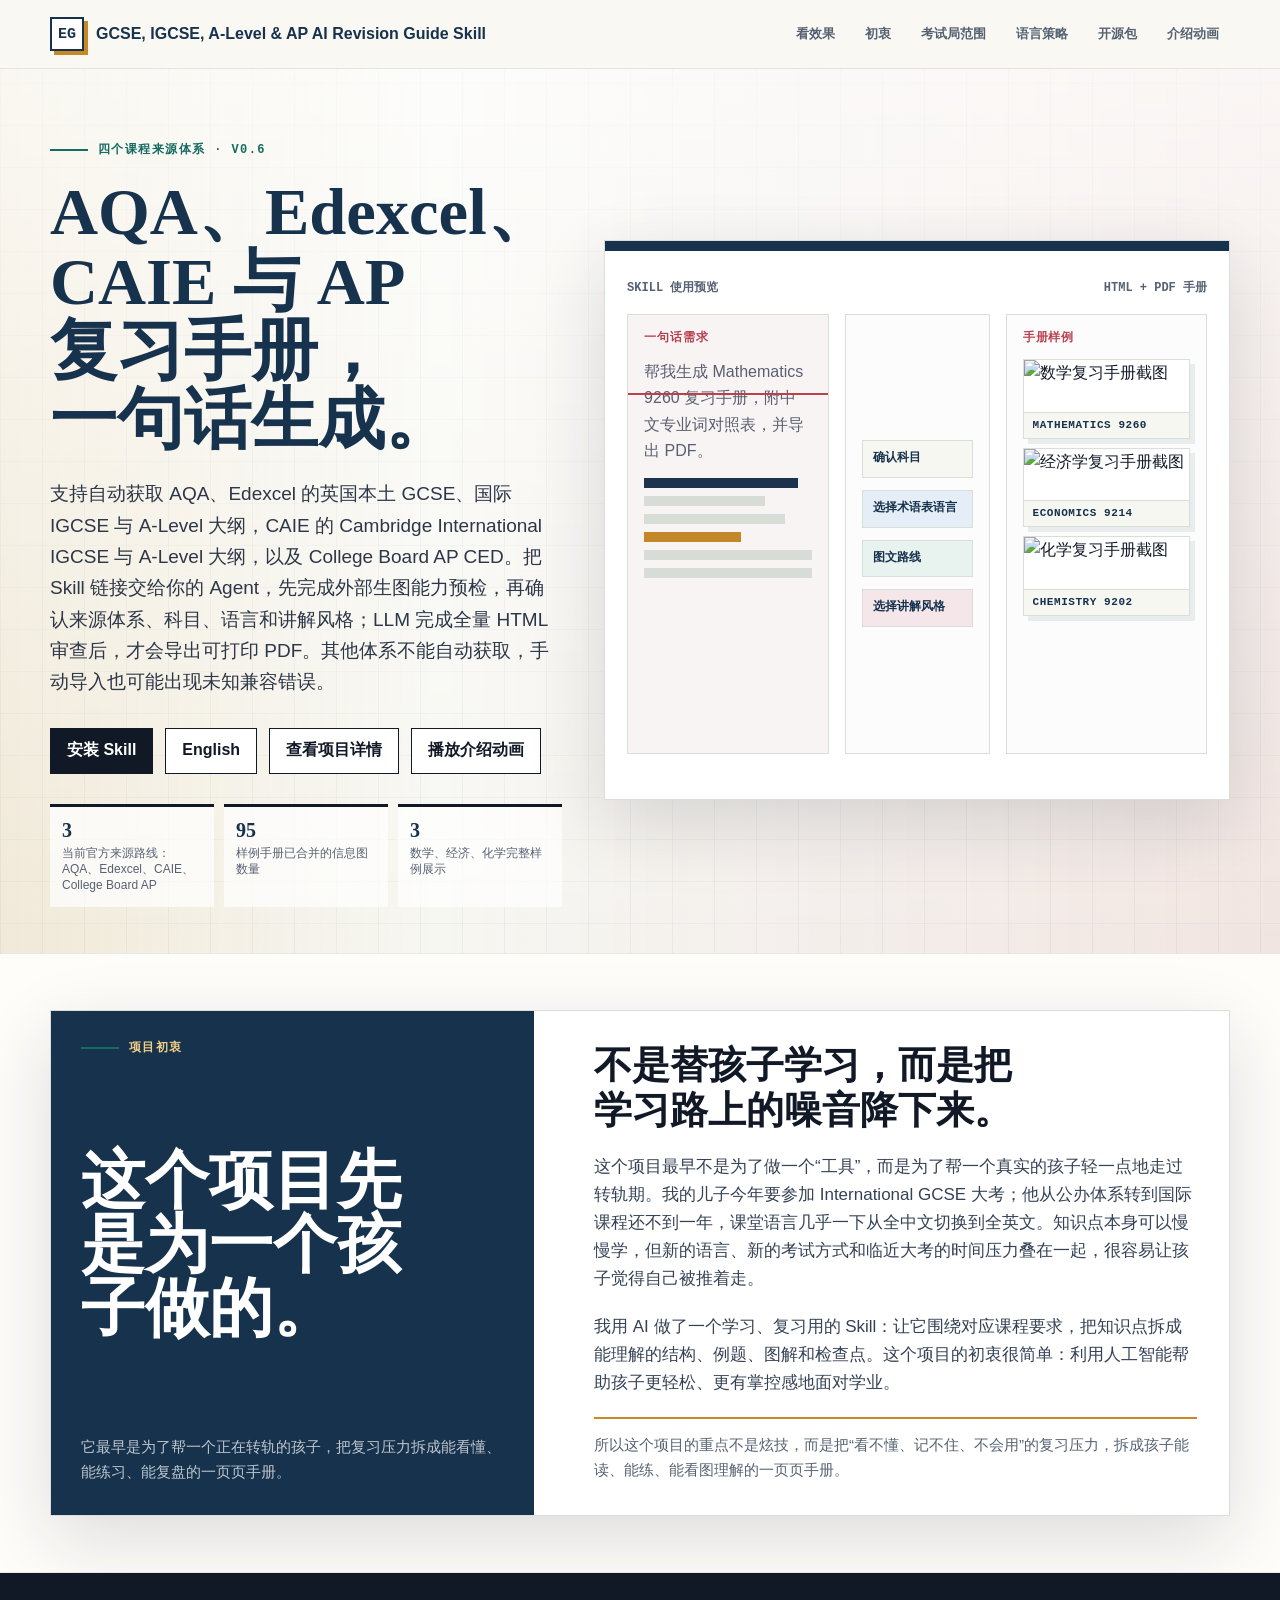
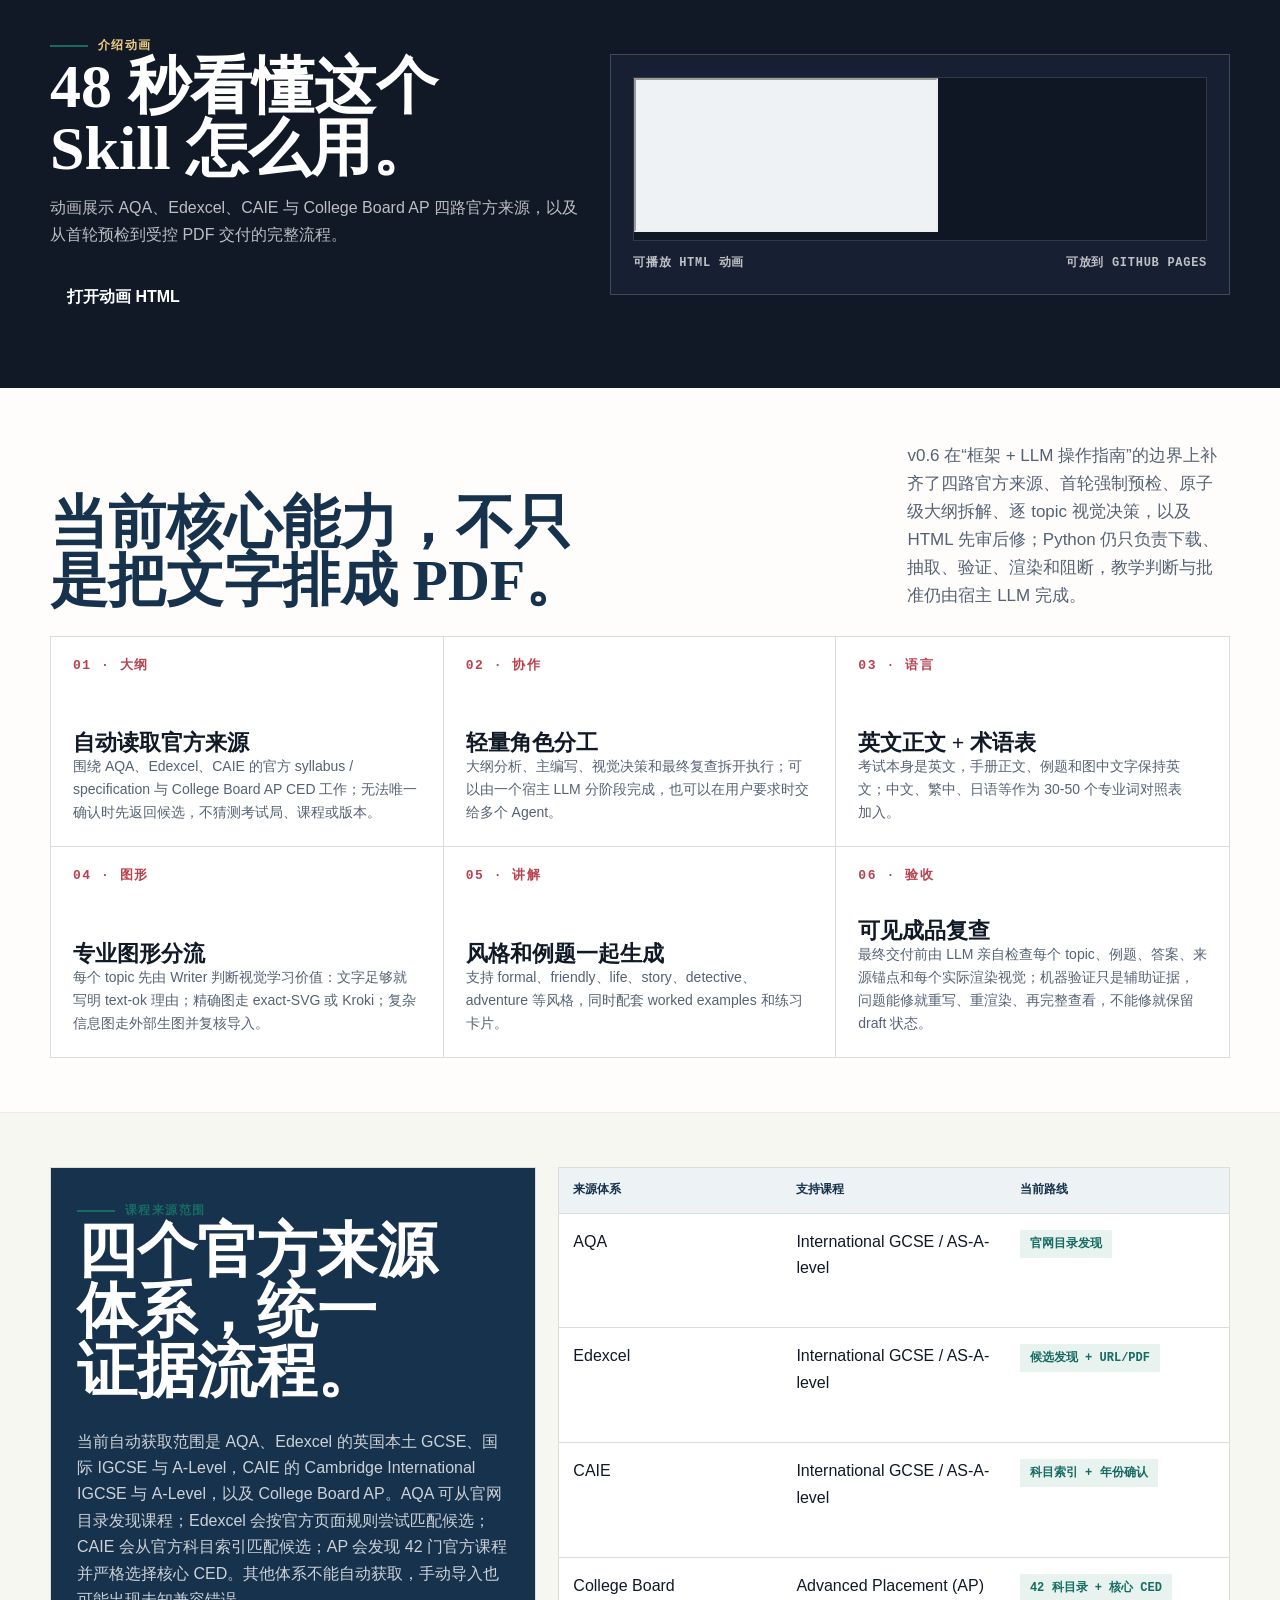
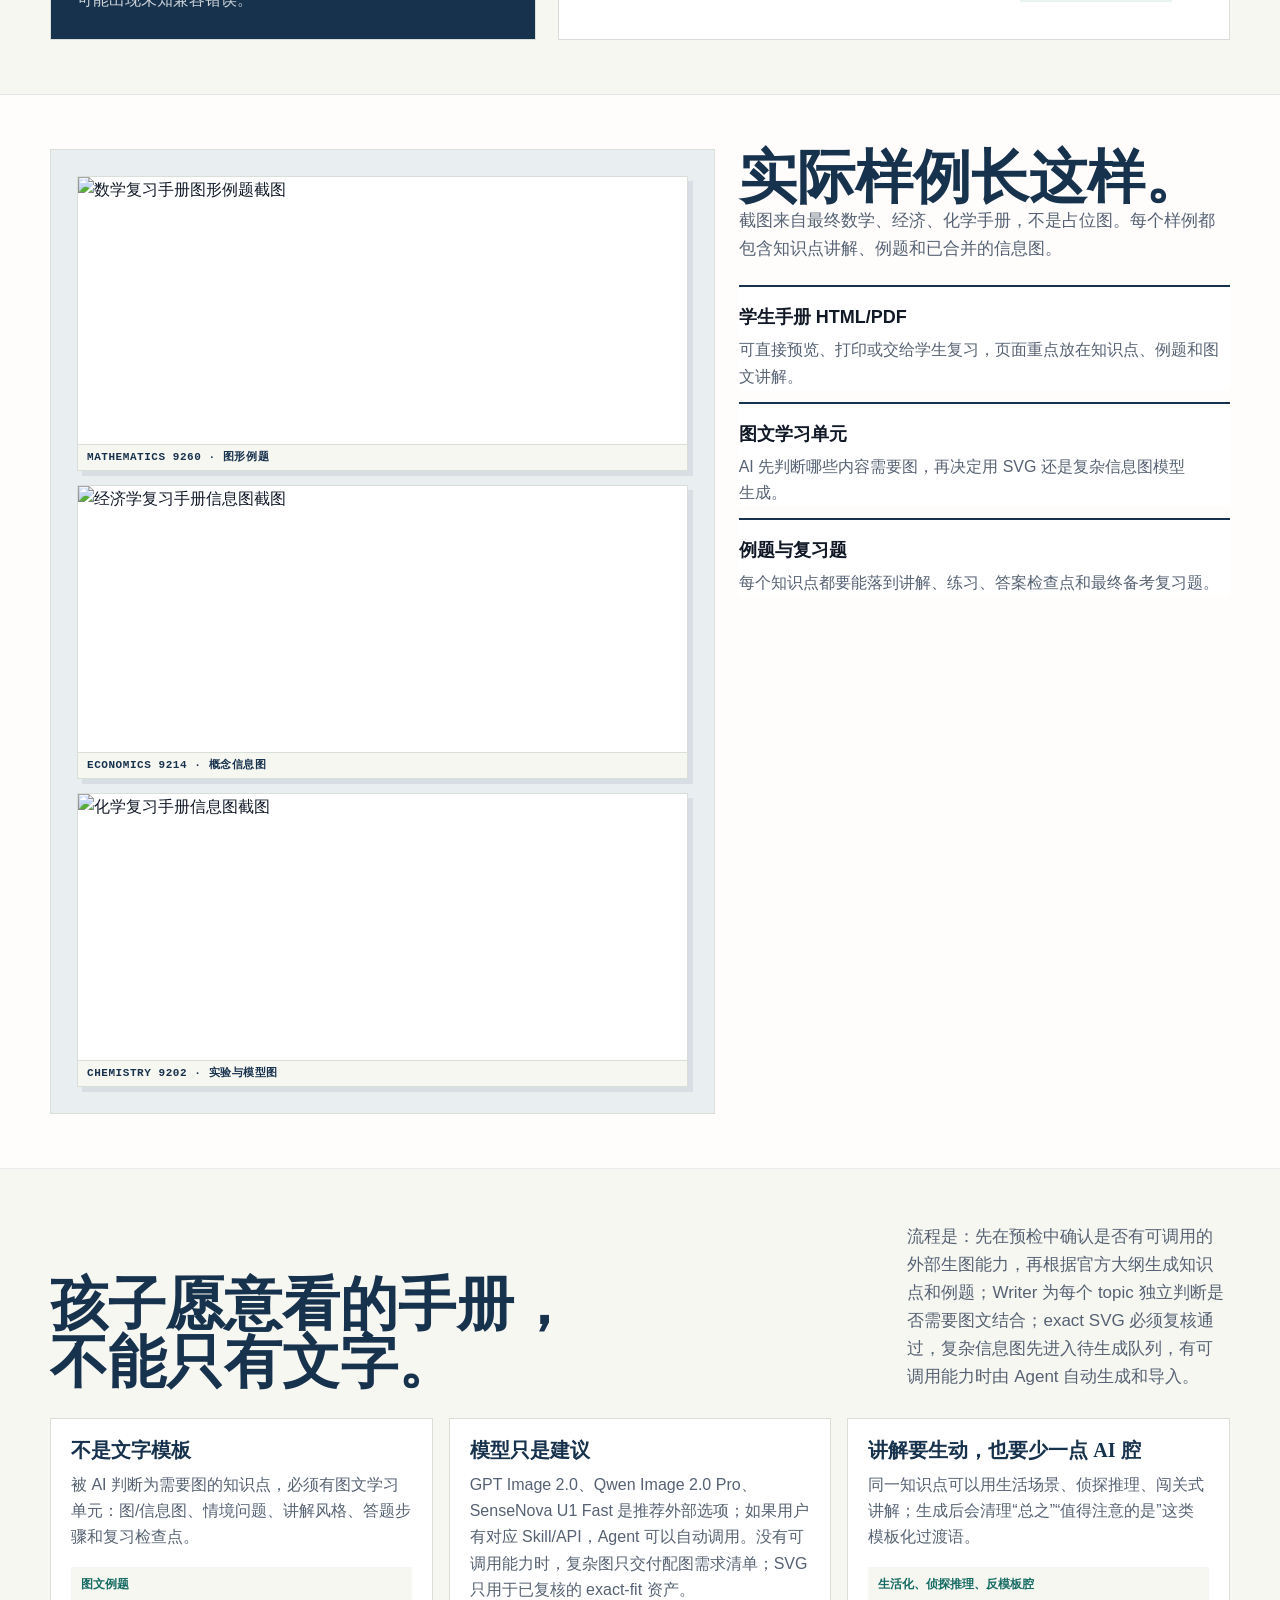
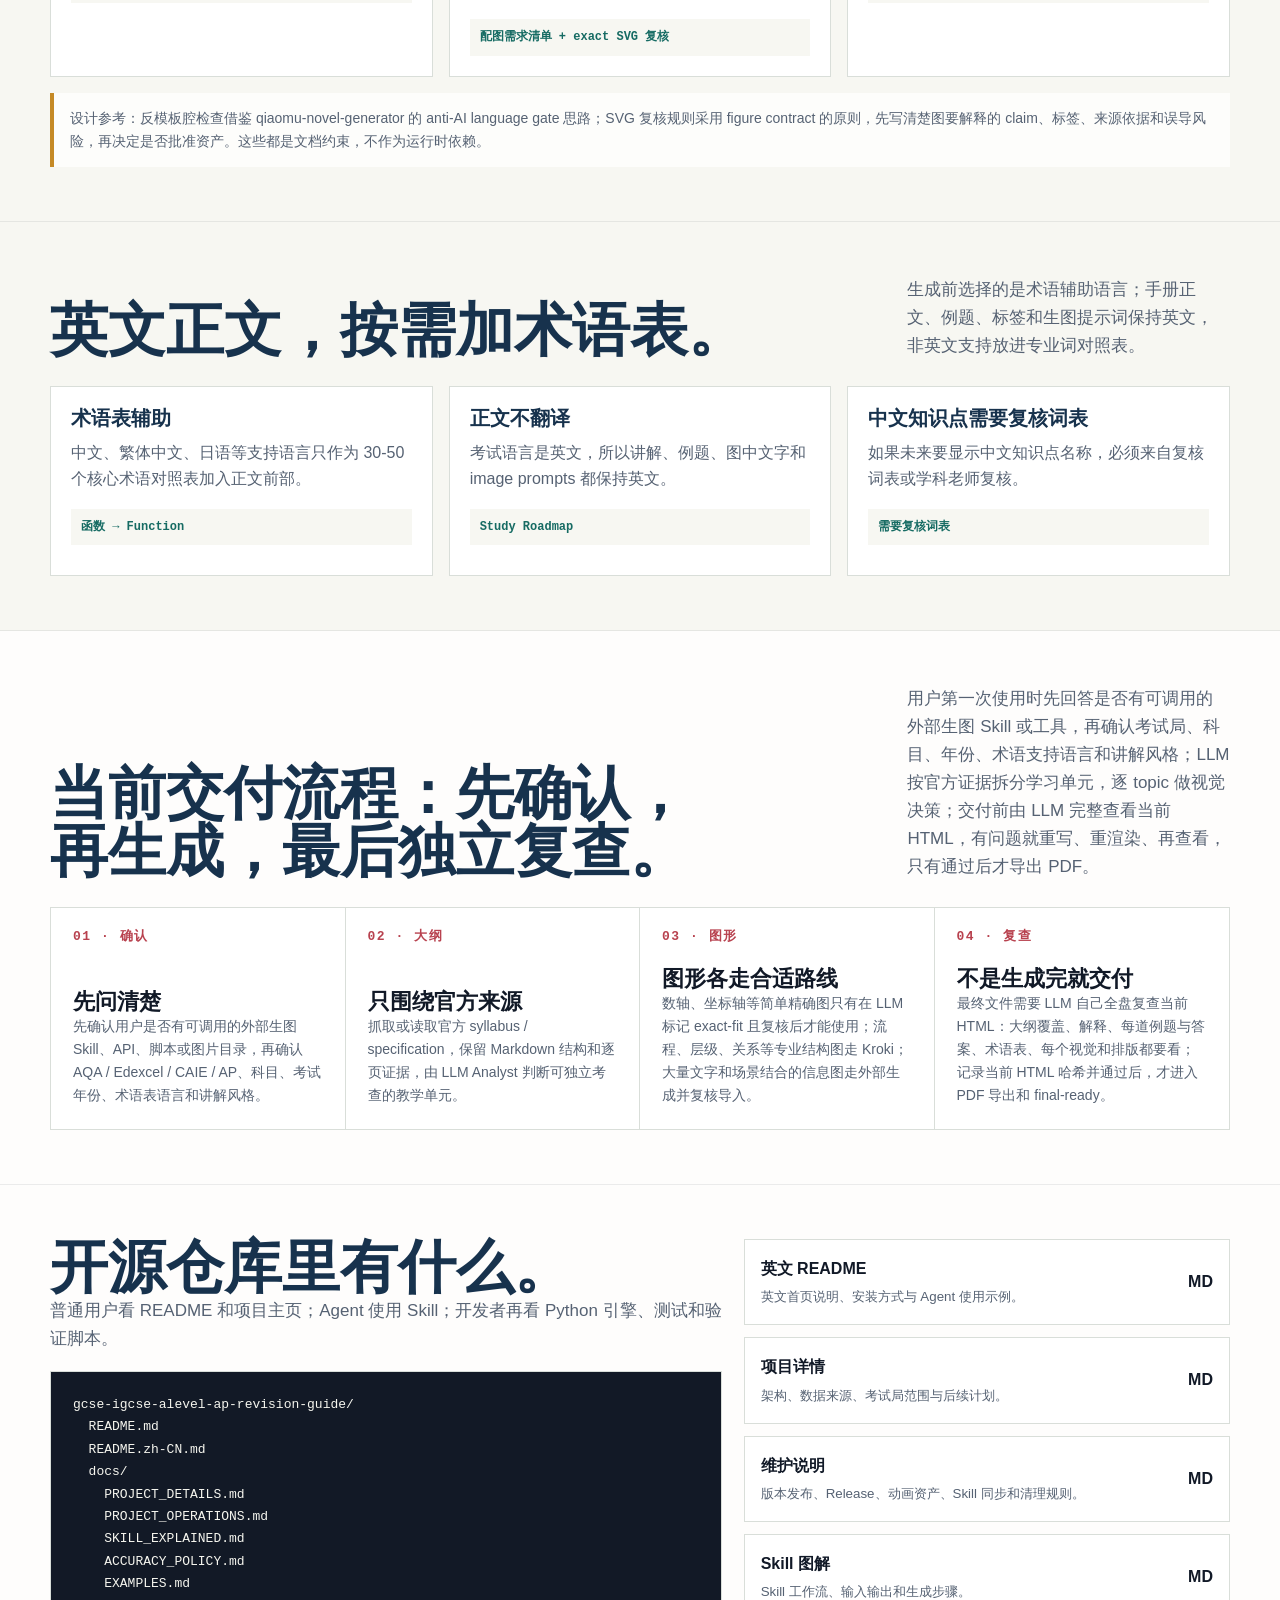
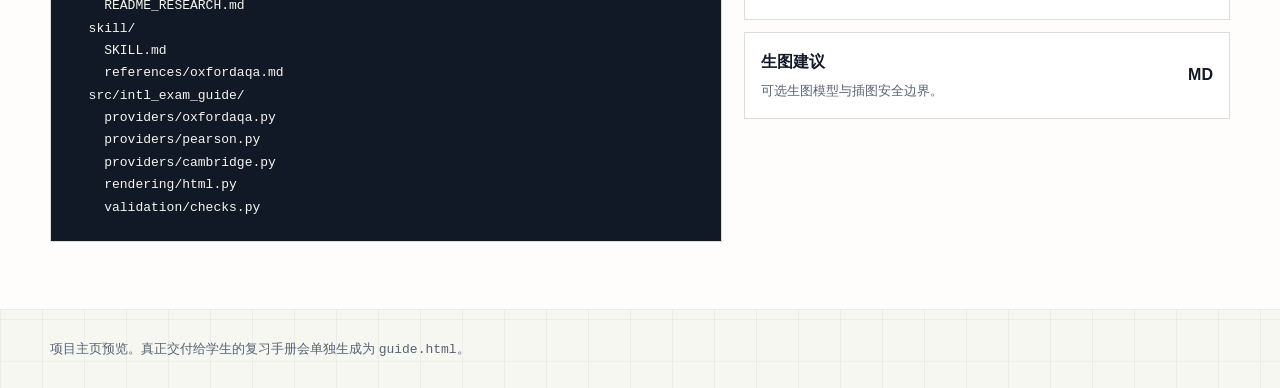
==== docs/index.html @ 170dd17d "release: publish v0.6.1 curriculum rename" ====
<!doctype html>
<html lang="zh-CN">
<head>
  <meta charset="utf-8">
  <meta name="viewport" content="width=device-width, initial-scale=1">
  <title>GCSE, IGCSE, A-Level & AP AI 复习手册 Skill</title>
  <meta name="description" content="Open-source AI Skill for source-backed GCSE, IGCSE, A-Level, and AP revision handbooks. Supports AQA, Edexcel, CAIE, and College Board.">
  <link rel="canonical" href="https://mianbaofang.github.io/gcse-igcse-alevel-ap-revision-guide/">
  <meta property="og:title" content="GCSE, IGCSE, A-Level & AP AI Revision Guide Skill">
  <meta property="og:description" content="Source-backed revision handbooks for GCSE, IGCSE, A-Level, and AP.">
  <style>
    /*
      Assumptions:
      - This is the GitHub repository home-page preview, not the student guide.
      - Audience: open-source maintainers, tutors, international-school families.
      - Tone: practical study-skill project, visual, warm, and clear.
      - Current source support: AQA, Edexcel, CAIE, and College Board AP.
    */
    :root {
      --ink: #111927;
      --muted: #566273;
      --paper: #f7f7f2;
      --white: #ffffff;
      --line: #d9ded9;
      --oxford: #17324d;
      --blue: #1e5d8f;
      --red: #b8424f;
      --teal: #166b63;
      --gold: #c58a26;
      --mint: #e8f2ee;
      --rose: #f5e7e9;
      --sky: #e5eef7;
      --shadow: 0 24px 70px rgba(20, 31, 45, 0.14);
      --mono: "Consolas", "SFMono-Regular", "Liberation Mono", monospace;
      --body: "Segoe UI", "Microsoft YaHei", "PingFang SC", sans-serif;
      --display: "Cambria", "Georgia", "Times New Roman", "SimSun", serif;
    }

    * { box-sizing: border-box; }
    html { scroll-behavior: smooth; }
    body {
      margin: 0;
      color: var(--ink);
      background:
        linear-gradient(90deg, rgba(23,50,77,.05) 1px, transparent 1px),
        linear-gradient(0deg, rgba(23,50,77,.04) 1px, transparent 1px),
        var(--paper);
      background-size: 42px 42px;
      font: 16px/1.65 var(--body);
    }
    a { color: inherit; text-decoration: none; }
    p { margin: 0; color: var(--muted); text-wrap: pretty; }
    h1, h2, h3 { margin: 0; text-wrap: balance; letter-spacing: 0; }
    code { font-family: var(--mono); }

    .shell {
      width: min(1180px, calc(100% - 36px));
      margin: 0 auto;
    }

    .topbar {
      position: sticky;
      top: 0;
      z-index: 20;
      border-bottom: 1px solid rgba(17,25,39,.09);
      background: color-mix(in oklch, var(--paper) 88%, white);
      backdrop-filter: blur(18px);
    }
    .topbar .shell {
      min-height: 68px;
      display: flex;
      align-items: center;
      justify-content: space-between;
      gap: 18px;
    }
    .brand {
      display: flex;
      align-items: center;
      gap: 12px;
      font-weight: 800;
      color: var(--oxford);
    }
    .mark {
      width: 34px;
      height: 34px;
      display: grid;
      place-items: center;
      border: 2px solid var(--oxford);
      background: var(--white);
      box-shadow: 4px 4px 0 var(--gold);
      font: 900 15px/1 var(--mono);
    }
    .nav {
      display: flex;
      flex-wrap: wrap;
      align-items: center;
      justify-content: flex-end;
      gap: 8px;
      font-size: 13px;
      font-weight: 750;
    }
    .nav a {
      min-height: 36px;
      display: inline-flex;
      align-items: center;
      padding: 0 10px;
      border: 1px solid transparent;
      color: var(--muted);
    }
    .nav a:hover {
      border-color: var(--line);
      background: var(--white);
      color: var(--ink);
    }

    .hero {
      padding: 64px 0 46px;
      background:
        linear-gradient(180deg, rgba(255,255,255,.66), rgba(255,255,255,0)),
        linear-gradient(90deg, rgba(197,138,38,.13), transparent 34%, rgba(184,66,79,.10));
      border-bottom: 1px solid rgba(17,25,39,.08);
    }
    .hero-grid {
      display: grid;
      grid-template-columns: minmax(0, 0.9fr) minmax(460px, 1.1fr);
      gap: 42px;
      align-items: center;
    }
    .kicker {
      display: inline-flex;
      align-items: center;
      gap: 10px;
      color: var(--teal);
      font: 800 12px/1.2 var(--mono);
      text-transform: uppercase;
      letter-spacing: .12em;
    }
    .kicker::before {
      content: "";
      width: 38px;
      height: 2px;
      background: var(--teal);
    }
    h1 {
      margin-top: 18px;
      max-width: 780px;
      font: 700 clamp(42px, 5.2vw, 72px)/1.04 var(--display);
      color: var(--oxford);
    }
    .hero .lead {
      margin-top: 24px;
      max-width: 690px;
      font-size: 19px;
      color: #2d3747;
    }
    .action-row {
      display: flex;
      flex-wrap: wrap;
      gap: 12px;
      margin-top: 30px;
    }
    .button {
      min-height: 46px;
      display: inline-flex;
      align-items: center;
      justify-content: center;
      gap: 10px;
      padding: 0 16px;
      border: 1px solid var(--ink);
      background: var(--ink);
      color: var(--white);
      font-weight: 800;
    }
    .button.secondary {
      background: var(--white);
      color: var(--ink);
    }
    .button:hover { transform: translateY(-1px); box-shadow: 4px 4px 0 var(--gold); }

    .proof-row {
      display: grid;
      grid-template-columns: repeat(3, minmax(0, 1fr));
      gap: 10px;
      margin-top: 30px;
      max-width: 680px;
    }
    .proof {
      border-top: 3px solid var(--ink);
      background: rgba(255,255,255,.72);
      padding: 12px 12px 14px;
    }
    .proof strong {
      display: block;
      color: var(--oxford);
      font: 900 20px/1.1 var(--display);
    }
    .proof span {
      display: block;
      margin-top: 4px;
      color: var(--muted);
      font-size: 12px;
      line-height: 1.35;
    }

    .lab {
      position: relative;
      min-height: 560px;
      padding: 22px;
      background: var(--white);
      border: 1px solid var(--line);
      box-shadow: var(--shadow);
      overflow: hidden;
    }
    .lab::before {
      content: "";
      position: absolute;
      inset: 0;
      border-top: 10px solid var(--oxford);
      pointer-events: none;
    }
    .lab-head {
      display: flex;
      justify-content: space-between;
      gap: 20px;
      margin: 18px 0 18px;
      font: 800 12px/1.2 var(--mono);
      text-transform: uppercase;
      color: var(--muted);
    }
    .lab-grid {
      display: grid;
      grid-template-columns: 1fr 0.72fr 1fr;
      gap: 16px;
      min-height: 440px;
      align-items: stretch;
    }
    .panel {
      position: relative;
      border: 1px solid var(--line);
      background: #fbfcfb;
      padding: 16px;
      overflow: hidden;
    }
    .panel h3 {
      font: 900 12px/1.2 var(--mono);
      color: var(--red);
      text-transform: uppercase;
      letter-spacing: .08em;
      margin-bottom: 14px;
    }
    .source-lines {
      display: grid;
      gap: 8px;
      margin-top: 14px;
    }
    .line {
      height: 10px;
      background: #d9e3dd;
    }
    .line:nth-child(1) { width: 92%; background: var(--oxford); }
    .line:nth-child(2) { width: 72%; }
    .line:nth-child(3) { width: 84%; }
    .line:nth-child(4) { width: 58%; background: var(--gold); }
    .scan {
      position: absolute;
      left: 0;
      right: 0;
      top: 78px;
      height: 2px;
      background: var(--red);
      box-shadow: 0 0 0 999px rgba(184,66,79,.04);
      animation: scan 4.6s cubic-bezier(.16,1,.3,1) infinite;
    }
    @keyframes scan {
      0%, 12% { transform: translateY(0); opacity: 0; }
      25% { opacity: 1; }
      72% { transform: translateY(240px); opacity: 1; }
      100% { transform: translateY(240px); opacity: 0; }
    }
    .engine {
      display: grid;
      align-content: center;
      gap: 12px;
    }
    .engine-step {
      border: 1px solid var(--line);
      background: var(--paper);
      padding: 10px;
      font: 800 12px/1.3 var(--mono);
      color: var(--oxford);
    }
    .engine-step:nth-child(2) { background: var(--sky); }
    .engine-step:nth-child(3) { background: var(--mint); }
    .engine-step:nth-child(4) { background: var(--rose); }
    .guide-card {
      display: grid;
      gap: 10px;
    }
    .sample-strip {
      display: grid;
      gap: 9px;
    }
    .sample-shot {
      margin: 0;
      border: 1px solid var(--line);
      background: var(--white);
      box-shadow: 5px 5px 0 rgba(23,50,77,.08);
      overflow: hidden;
    }
    .sample-shot img {
      display: block;
      width: 100%;
      aspect-ratio: 16 / 5;
      object-fit: cover;
      object-position: top left;
    }
    .sample-shot figcaption {
      padding: 7px 9px;
      color: var(--oxford);
      font: 900 11px/1 var(--mono);
      text-transform: uppercase;
      letter-spacing: .05em;
      background: var(--paper);
      border-top: 1px solid var(--line);
    }
    .guide-page {
      background: var(--white);
      border: 1px solid var(--line);
      padding: 12px;
      box-shadow: 5px 5px 0 rgba(23,50,77,.08);
    }
    .guide-page strong {
      display: block;
      color: var(--oxford);
      font-size: 13px;
      margin-bottom: 8px;
    }
    .tag-row { display: flex; gap: 6px; flex-wrap: wrap; }
    .tag {
      display: inline-flex;
      align-items: center;
      min-height: 25px;
      padding: 0 8px;
      background: var(--mint);
      color: var(--teal);
      font: 800 11px/1 var(--mono);
    }
    .tag.red { background: var(--rose); color: var(--red); }
    .tag.gold { background: #f7edd5; color: #815711; }

    section.band {
      padding: 54px 0;
      border-bottom: 1px solid rgba(17,25,39,.08);
      background: color-mix(in oklch, var(--white) 78%, var(--paper));
    }
    section.band.alt { background: var(--paper); }
    .section-head {
      display: grid;
      grid-template-columns: minmax(0, .72fr) minmax(280px, .28fr);
      gap: 28px;
      align-items: end;
      margin-bottom: 26px;
    }
    .section-head h2 {
      font: 700 clamp(32px, 5vw, 58px)/1 var(--display);
      color: var(--oxford);
    }
    .section-head p { font-size: 17px; }

    .origin {
      padding: 56px 0;
      background: #fffdfa;
      border-bottom: 1px solid rgba(17,25,39,.08);
    }
    .origin-card {
      display: grid;
      grid-template-columns: minmax(0, .42fr) minmax(0, .58fr);
      gap: 28px;
      align-items: stretch;
      border: 1px solid var(--line);
      background: var(--white);
      box-shadow: var(--shadow);
    }
    .origin-title {
      padding: 30px;
      background:
        linear-gradient(180deg, rgba(23,50,77,.94), rgba(23,50,77,.98)),
        var(--oxford);
      color: var(--white);
      display: grid;
      align-content: space-between;
      gap: 28px;
    }
    .origin-title h2 {
      color: var(--white);
      font: 700 clamp(34px, 5vw, 64px)/1 var(--display);
    }
    .origin-title p {
      color: rgba(255,255,255,.72);
      font-size: 15px;
    }
    .origin-copy {
      padding: 32px;
      display: grid;
      gap: 20px;
      align-content: center;
    }
    .origin-copy .quote {
      color: var(--ink);
      font: 700 clamp(24px, 3.2vw, 38px)/1.18 var(--display);
      text-wrap: balance;
    }
    .origin-copy p {
      font-size: 17px;
      color: #354255;
    }
    .origin-note {
      border-top: 2px solid var(--gold);
      padding-top: 14px;
      color: var(--muted) !important;
      font-size: 15px !important;
    }

    .flow {
      display: grid;
      grid-template-columns: repeat(4, minmax(0, 1fr));
      border: 1px solid var(--line);
      background: var(--white);
    }
    .flow-item {
      min-height: 210px;
      padding: 22px;
      border-right: 1px solid var(--line);
      display: grid;
      align-content: space-between;
      gap: 24px;
    }
    .flow-item:last-child { border-right: 0; }
    .num {
      font: 900 13px/1 var(--mono);
      color: var(--red);
      letter-spacing: .12em;
      text-transform: uppercase;
    }
    .flow-item h3 {
      font: 800 22px/1.1 var(--display);
      color: var(--ink);
    }
    .flow-item p { font-size: 14px; }
    .capability-flow {
      grid-template-columns: repeat(3, minmax(0, 1fr));
    }
    .capability-flow .flow-item {
      border-bottom: 1px solid var(--line);
    }
    .capability-flow .flow-item:nth-child(3n) {
      border-right: 0;
    }
    .capability-flow .flow-item:nth-last-child(-n + 3) {
      border-bottom: 0;
    }

    .scope-grid {
      display: grid;
      grid-template-columns: minmax(0, .42fr) minmax(0, .58fr);
      gap: 22px;
      align-items: stretch;
    }
    .scope-copy {
      border: 1px solid var(--line);
      background: var(--oxford);
      color: var(--white);
      padding: 26px;
      display: grid;
      align-content: space-between;
      gap: 28px;
      min-width: 0;
    }
    .scope-copy h2 {
      color: var(--white);
      font: 700 clamp(34px, 5vw, 60px)/1 var(--display);
    }
    .scope-copy p { color: rgba(255,255,255,.78); }
    .scope-table {
      width: 100%;
      min-width: 0;
      table-layout: fixed;
      border-collapse: collapse;
      background: var(--white);
      border: 1px solid var(--line);
    }
    .scope-table th,
    .scope-table td {
      padding: 15px 14px;
      border-bottom: 1px solid var(--line);
      text-align: left;
      vertical-align: top;
      overflow-wrap: anywhere;
    }
    .scope-table th {
      background: #edf2f4;
      color: var(--oxford);
      font: 900 12px/1.2 var(--mono);
      text-transform: uppercase;
    }
    .scope-table tr:last-child td { border-bottom: 0; }
    .status {
      display: inline-flex;
      min-height: 28px;
      align-items: center;
      padding: 0 10px;
      font: 900 12px/1 var(--mono);
      background: var(--mint);
      color: var(--teal);
    }
    .status.plan { background: #f7edd5; color: #7c560f; }
    .status.no { background: var(--rose); color: var(--red); }

    .anatomy {
      display: grid;
      grid-template-columns: minmax(0, 1.15fr) minmax(320px, .85fr);
      gap: 24px;
      align-items: start;
    }
    .spread {
      min-height: 510px;
      position: relative;
      border: 1px solid var(--line);
      background: #e9eef1;
      overflow: hidden;
      padding: 26px;
    }
    .real-samples {
      display: grid;
      grid-template-columns: 1fr;
      gap: 14px;
      min-height: auto;
    }
    .real-samples .sample-shot {
      min-height: 145px;
    }
    .real-samples .sample-shot img {
      aspect-ratio: 16 / 7;
      object-position: top left;
    }
    .sheet {
      position: absolute;
      width: 42%;
      min-height: 385px;
      top: 54px;
      background: var(--white);
      border: 1px solid var(--line);
      box-shadow: 14px 20px 0 rgba(17,25,39,.08);
      padding: 22px;
    }
    .sheet.one { left: 58px; transform: rotate(-2.5deg); }
    .sheet.two { right: 58px; transform: rotate(2deg); }
    .sheet-title {
      font: 900 20px/1.1 var(--display);
      color: var(--oxford);
      margin-bottom: 18px;
    }
    .mini-lines { display: grid; gap: 8px; margin-bottom: 16px; }
    .mini-lines span {
      display: block;
      height: 8px;
      background: #d8e2dc;
    }
    .mini-lines span:nth-child(1) { width: 92%; background: var(--red); }
    .mini-lines span:nth-child(2) { width: 70%; }
    .mini-lines span:nth-child(3) { width: 84%; }
    .diagram {
      height: 126px;
      border: 1px solid var(--line);
      background:
        linear-gradient(90deg, transparent 49%, rgba(17,25,39,.12) 50%, transparent 51%),
        linear-gradient(0deg, transparent 49%, rgba(17,25,39,.12) 50%, transparent 51%),
        var(--paper);
      position: relative;
    }
    .dot {
      position: absolute;
      width: 28px;
      height: 28px;
      border: 2px solid var(--oxford);
      background: var(--white);
    }
    .dot.a { left: 18%; top: 18%; }
    .dot.b { left: 57%; top: 38%; background: var(--gold); }
    .dot.c { left: 34%; top: 66%; background: var(--mint); }
    .checklist {
      display: grid;
      gap: 12px;
    }
    .check {
      border-top: 2px solid var(--oxford);
      background: var(--white);
      padding: 16px 0 0;
    }
    .check h3 {
      color: var(--ink);
      font-size: 18px;
      margin-bottom: 4px;
    }

    .language {
      display: grid;
      grid-template-columns: repeat(3, minmax(0, 1fr));
      gap: 16px;
    }
    .language article {
      border: 1px solid var(--line);
      background: var(--white);
      padding: 20px;
      min-height: 190px;
    }
    .language h3 {
      font: 800 20px/1.15 var(--display);
      color: var(--oxford);
      margin-bottom: 10px;
    }
    .language .sample {
      margin-top: 16px;
      padding: 10px;
      background: var(--paper);
      font: 800 12px/1.35 var(--mono);
      color: var(--teal);
    }
    .reference-note {
      margin-top: 16px;
      border-left: 4px solid var(--gold);
      background: rgba(255,255,255,.72);
      padding: 14px 16px;
      color: var(--muted);
      font-size: 14px;
    }

    .package {
      display: grid;
      grid-template-columns: minmax(0, .58fr) minmax(0, .42fr);
      gap: 22px;
      align-items: start;
    }
    .file-list {
      border: 1px solid var(--line);
      background: #121926;
      color: #f6f6ef;
      padding: 22px;
      font: 13px/1.72 var(--mono);
      overflow-x: auto;
    }
    .file-list span { color: #c7d4dd; }
    .doc-links {
      display: grid;
      gap: 12px;
    }
    .doc-link {
      display: grid;
      grid-template-columns: 1fr auto;
      gap: 16px;
      align-items: center;
      border: 1px solid var(--line);
      background: var(--white);
      padding: 16px;
      font-weight: 800;
    }
    .doc-link small {
      display: block;
      margin-top: 4px;
      color: var(--muted);
      font-weight: 500;
    }

    .motion-band {
      padding: 56px 0 68px;
      background: #111927;
      color: var(--white);
    }
    .motion-grid {
      display: grid;
      grid-template-columns: minmax(0, .46fr) minmax(0, .54fr);
      gap: 32px;
      align-items: center;
    }
    .motion-band h2 {
      font: 700 clamp(34px, 5vw, 62px)/1 var(--display);
      color: var(--white);
    }
    .motion-band p { color: rgba(255,255,255,.72); margin-top: 16px; }
    .motion-actions { margin-top: 26px; display: flex; gap: 12px; flex-wrap: wrap; }
    .motion-stage {
      position: relative;
      border: 1px solid rgba(255,255,255,.18);
      background: #172033;
      overflow: hidden;
      padding: 22px;
    }
    .motion-preview {
      display: block;
      background: #0f1724;
      border: 1px solid rgba(255,255,255,.14);
    }
    .motion-preview img,
    .motion-preview video {
      display: block;
      width: 100%;
      aspect-ratio: 144 / 100;
      object-fit: contain;
      background: #111927;
    }
    .motion-caption {
      display: flex;
      justify-content: space-between;
      gap: 16px;
      margin-top: 14px;
      color: rgba(255,255,255,.72);
      font: 800 12px/1.4 var(--mono);
      text-transform: uppercase;
      letter-spacing: .06em;
    }

    footer {
      padding: 28px 0;
      color: var(--muted);
      font-size: 13px;
    }

    @media (max-width: 980px) {
      .hero-grid,
      .section-head,
      .origin-card,
      .scope-grid,
      .anatomy,
      .package,
      .motion-grid {
        grid-template-columns: 1fr;
      }
      .lab { min-height: auto; }
      .lab-grid,
      .flow,
      .language,
      .proof-row {
        grid-template-columns: 1fr;
      }
      .flow-item { border-right: 0; border-bottom: 1px solid var(--line); }
      .capability-flow .flow-item:nth-last-child(-n + 3) { border-bottom: 1px solid var(--line); }
      .flow-item:last-child { border-bottom: 0; }
      .spread { min-height: 680px; }
      .real-samples { min-height: auto; }
      .sheet { width: calc(100% - 52px); left: 26px !important; right: auto; min-height: 280px; }
      .sheet.one { top: 36px; }
      .sheet.two { top: 340px; }
    }
    @media (max-width: 640px) {
      body { background-size: 28px 28px; }
      .shell { width: min(100% - 24px, 1180px); }
      .topbar .shell { align-items: flex-start; padding: 14px 0; }
      .nav { justify-content: flex-start; }
      .hero { padding-top: 40px; }
      .lab-grid { display: block; }
      .panel { margin-bottom: 12px; }
      .button { width: 100%; }
      .scope-table { font-size: 13px; }
      .scope-table th, .scope-table td { padding: 10px 8px; }
      .motion-stage { min-height: 420px; }
    }
  </style>
</head>
<body>
  <header class="topbar">
    <div class="shell">
      <a class="brand" href="#top" aria-label="GCSE, IGCSE, A-Level & AP AI Revision Guide Skill">
        <span class="mark">EG</span>
        <span>GCSE, IGCSE, A-Level & AP AI Revision Guide Skill</span>
      </a>
      <nav class="nav" aria-label="Repository navigation">
        <a href="#effect">看效果</a>
        <a href="#origin">初衷</a>
        <a href="#scope">考试局范围</a>
        <a href="#language">语言策略</a>
        <a href="#package">开源包</a>
        <a href="project-intro-animation.html">介绍动画</a>
      </nav>
    </div>
  </header>

  <main id="top">
    <section class="hero">
      <div class="shell hero-grid">
        <div>
          <div class="kicker">四个课程来源体系 · v0.6</div>
          <h1>AQA、Edexcel、CAIE 与 AP 复习手册，一句话生成。</h1>
          <p class="lead">支持自动获取 AQA、Edexcel 的英国本土 GCSE、国际 IGCSE 与 A-Level 大纲，CAIE 的 Cambridge International IGCSE 与 A-Level 大纲，以及 College Board AP CED。把 Skill 链接交给你的 Agent，先完成外部生图能力预检，再确认来源体系、科目、语言和讲解风格；LLM 完成全量 HTML 审查后，才会导出可打印 PDF。其他体系不能自动获取，手动导入也可能出现未知兼容错误。</p>
          <div class="action-row">
            <a class="button" href="https://github.com/mianbaofang/gcse-igcse-alevel-ap-revision-guide/tree/main/skill">安装 Skill</a>
            <a class="button secondary" href="../README.md">English</a>
            <a class="button secondary" href="PROJECT_DETAILS.md">查看项目详情</a>
            <a class="button secondary" href="project-intro-animation.html">播放介绍动画</a>
          </div>
          <div class="proof-row" aria-label="Verified progress">
            <div class="proof">
              <strong>3</strong>
              <span>当前官方来源路线：AQA、Edexcel、CAIE、College Board AP</span>
            </div>
            <div class="proof">
              <strong>95</strong>
              <span>样例手册已合并的信息图数量</span>
            </div>
            <div class="proof">
              <strong>3</strong>
              <span>数学、经济、化学完整样例展示</span>
            </div>
          </div>
        </div>

        <div class="lab" id="effect" aria-label="Skill 使用效果预览">
          <div class="lab-head">
            <span>Skill 使用预览</span>
            <span>HTML + PDF 手册</span>
          </div>
          <div class="lab-grid">
            <div class="panel">
              <h3>一句话需求</h3>
              <p>帮我生成 Mathematics 9260 复习手册，附中文专业词对照表，并导出 PDF。</p>
              <div class="source-lines" aria-hidden="true">
                <span class="line"></span>
                <span class="line"></span>
                <span class="line"></span>
                <span class="line"></span>
                <span class="line"></span>
                <span class="line"></span>
              </div>
              <div class="scan" aria-hidden="true"></div>
            </div>
            <div class="panel engine">
              <div class="engine-step">确认科目</div>
              <div class="engine-step">选择术语表语言</div>
              <div class="engine-step">图文路线</div>
              <div class="engine-step">选择讲解风格</div>
            </div>
            <div class="panel">
              <h3>手册样例</h3>
              <div class="sample-strip" aria-label="复习手册样例截图">
                <figure class="sample-shot">
                  <img src="assets/sample-math-guide.png?v=2" alt="数学复习手册截图">
                  <figcaption>Mathematics 9260</figcaption>
                </figure>
                <figure class="sample-shot">
                  <img src="assets/sample-economics-guide.png?v=2" alt="经济学复习手册截图">
                  <figcaption>Economics 9214</figcaption>
                </figure>
                <figure class="sample-shot">
                  <img src="assets/sample-chemistry-guide.png?v=2" alt="化学复习手册截图">
                  <figcaption>Chemistry 9202</figcaption>
                </figure>
              </div>
            </div>
          </div>
        </div>
      </div>
    </section>

    <section class="origin" id="origin">
      <div class="shell origin-card">
        <div class="origin-title">
          <div class="kicker" style="color:#f0cf84;">项目初衷</div>
          <h2>这个项目先是为一个孩子做的。</h2>
          <p>它最早是为了帮一个正在转轨的孩子，把复习压力拆成能看懂、能练习、能复盘的一页页手册。</p>
        </div>
        <div class="origin-copy">
          <div class="quote">不是替孩子学习，而是把学习路上的噪音降下来。</div>
          <p>这个项目最早不是为了做一个“工具”，而是为了帮一个真实的孩子轻一点地走过转轨期。我的儿子今年要参加 International GCSE 大考；他从公办体系转到国际课程还不到一年，课堂语言几乎一下从全中文切换到全英文。知识点本身可以慢慢学，但新的语言、新的考试方式和临近大考的时间压力叠在一起，很容易让孩子觉得自己被推着走。</p>
          <p>我用 AI 做了一个学习、复习用的 Skill：让它围绕对应课程要求，把知识点拆成能理解的结构、例题、图解和检查点。这个项目的初衷很简单：利用人工智能帮助孩子更轻松、更有掌控感地面对学业。</p>
          <p class="origin-note">所以这个项目的重点不是炫技，而是把“看不懂、记不住、不会用”的复习压力，拆成孩子能读、能练、能看图理解的一页页手册。</p>
        </div>
      </div>
    </section>

    <section class="motion-band">
      <div class="shell motion-grid">
        <div>
          <div class="kicker" style="color:#f0cf84;">介绍动画</div>
          <h2>48 秒看懂这个 Skill 怎么用。</h2>
          <p>动画展示 AQA、Edexcel、CAIE 与 College Board AP 四路官方来源，以及从首轮预检到受控 PDF 交付的完整流程。</p>
          <div class="motion-actions">
            <a class="button" href="project-intro-animation.html">打开动画 HTML</a>
          </div>
        </div>
        <div class="motion-stage" aria-label="介绍动画预览">
          <a class="motion-preview" href="project-intro-animation.html" aria-label="打开介绍动画">
            <iframe title="HTML 介绍动画预览" src="assets/three-board-support-video/index.html" loading="lazy"></iframe>
          </a>
          <div class="motion-caption">
            <span>可播放 HTML 动画</span>
            <span>可放到 GitHub Pages</span>
          </div>
        </div>
      </div>
    </section>

    <section class="band">
      <div class="shell">
        <div class="section-head">
          <h2>当前核心能力，不只是把文字排成 PDF。</h2>
          <p>v0.6 在“框架 + LLM 操作指南”的边界上补齐了四路官方来源、首轮强制预检、原子级大纲拆解、逐 topic 视觉决策，以及 HTML 先审后修；Python 仍只负责下载、抽取、验证、渲染和阻断，教学判断与批准仍由宿主 LLM 完成。</p>
        </div>
        <div class="flow capability-flow">
          <article class="flow-item">
            <div class="num">01 · 大纲</div>
            <div>
              <h3>自动读取官方来源</h3>
              <p>围绕 AQA、Edexcel、CAIE 的官方 syllabus / specification 与 College Board AP CED 工作；无法唯一确认时先返回候选，不猜测考试局、课程或版本。</p>
            </div>
          </article>
          <article class="flow-item">
            <div class="num">02 · 协作</div>
            <div>
              <h3>轻量角色分工</h3>
              <p>大纲分析、主编写、视觉决策和最终复查拆开执行；可以由一个宿主 LLM 分阶段完成，也可以在用户要求时交给多个 Agent。</p>
            </div>
          </article>
          <article class="flow-item">
            <div class="num">03 · 语言</div>
            <div>
              <h3>英文正文 + 术语表</h3>
              <p>考试本身是英文，手册正文、例题和图中文字保持英文；中文、繁中、日语等作为 30-50 个专业词对照表加入。</p>
            </div>
          </article>
          <article class="flow-item">
            <div class="num">04 · 图形</div>
            <div>
              <h3>专业图形分流</h3>
              <p>每个 topic 先由 Writer 判断视觉学习价值：文字足够就写明 text-ok 理由；精确图走 exact-SVG 或 Kroki；复杂信息图走外部生图并复核导入。</p>
            </div>
          </article>
          <article class="flow-item">
            <div class="num">05 · 讲解</div>
            <div>
              <h3>风格和例题一起生成</h3>
              <p>支持 formal、friendly、life、story、detective、adventure 等风格，同时配套 worked examples 和练习卡片。</p>
            </div>
          </article>
          <article class="flow-item">
            <div class="num">06 · 验收</div>
            <div>
              <h3>可见成品复查</h3>
              <p>最终交付前由 LLM 亲自检查每个 topic、例题、答案、来源锚点和每个实际渲染视觉；机器验证只是辅助证据，问题能修就重写、重渲染、再完整查看，不能修就保留 draft 状态。</p>
            </div>
          </article>
        </div>
      </div>
    </section>

    <section class="band alt" id="scope">
      <div class="shell scope-grid">
        <div class="scope-copy">
          <div>
            <div class="kicker">课程来源范围</div>
            <h2>四个官方来源体系，统一证据流程。</h2>
          </div>
          <p>当前自动获取范围是 AQA、Edexcel 的英国本土 GCSE、国际 IGCSE 与 A-Level，CAIE 的 Cambridge International IGCSE 与 A-Level，以及 College Board AP。AQA 可从官网目录发现课程；Edexcel 会按官方页面规则尝试匹配候选；CAIE 会从官方科目索引匹配候选；AP 会发现 42 门官方课程并严格选择核心 CED。其他体系不能自动获取，手动导入也可能出现未知兼容错误。</p>
        </div>
        <table class="scope-table">
          <thead>
            <tr>
              <th>来源体系</th>
              <th>支持课程</th>
              <th>当前路线</th>
            </tr>
          </thead>
          <tbody>
            <tr>
              <td>AQA</td>
              <td>International GCSE / AS-A-level</td>
              <td><span class="status">官网目录发现</span></td>
            </tr>
            <tr>
              <td>Edexcel</td>
              <td>International GCSE / AS-A-level</td>
              <td><span class="status">候选发现 + URL/PDF</span></td>
            </tr>
            <tr>
              <td>CAIE</td>
              <td>International GCSE / AS-A-level</td>
              <td><span class="status">科目索引 + 年份确认</span></td>
            </tr>
            <tr>
              <td>College Board</td>
              <td>Advanced Placement (AP)</td>
              <td><span class="status">42 科目录 + 核心 CED</span></td>
            </tr>
          </tbody>
        </table>
      </div>
    </section>

    <section class="band">
      <div class="shell anatomy">
        <div class="spread real-samples" aria-label="真实复习手册样例截图">
          <figure class="sample-shot">
            <img src="assets/sample-math-guide.png?v=2" alt="数学复习手册图形例题截图">
            <figcaption>Mathematics 9260 · 图形例题</figcaption>
          </figure>
          <figure class="sample-shot">
            <img src="assets/sample-economics-guide.png?v=2" alt="经济学复习手册信息图截图">
            <figcaption>Economics 9214 · 概念信息图</figcaption>
          </figure>
          <figure class="sample-shot">
            <img src="assets/sample-chemistry-guide.png?v=2" alt="化学复习手册信息图截图">
            <figcaption>Chemistry 9202 · 实验与模型图</figcaption>
          </figure>
        </div>
        <div class="checklist">
          <div class="section-head" style="display:block;margin-bottom:10px;">
            <h2>实际样例长这样。</h2>
            <p>截图来自最终数学、经济、化学手册，不是占位图。每个样例都包含知识点讲解、例题和已合并的信息图。</p>
          </div>
          <article class="check">
            <h3>学生手册 HTML/PDF</h3>
            <p>可直接预览、打印或交给学生复习，页面重点放在知识点、例题和图文讲解。</p>
          </article>
          <article class="check">
            <h3>图文学习单元</h3>
            <p>AI 先判断哪些内容需要图，再决定用 SVG 还是复杂信息图模型生成。</p>
          </article>
          <article class="check">
            <h3>例题与复习题</h3>
            <p>每个知识点都要能落到讲解、练习、答案检查点和最终备考复习题。</p>
          </article>
        </div>
      </div>
    </section>

    <section class="band alt" id="visual-story">
      <div class="shell">
        <div class="section-head">
          <h2>孩子愿意看的手册，不能只有文字。</h2>
          <p>流程是：先在预检中确认是否有可调用的外部生图能力，再根据官方大纲生成知识点和例题；Writer 为每个 topic 独立判断是否需要图文结合；exact SVG 必须复核通过，复杂信息图先进入待生成队列，有可调用能力时由 Agent 自动生成和导入。</p>
        </div>
        <div class="language">
          <article>
            <h3>不是文字模板</h3>
            <p>被 AI 判断为需要图的知识点，必须有图文学习单元：图/信息图、情境问题、讲解风格、答题步骤和复习检查点。</p>
            <div class="sample">图文例题</div>
          </article>
          <article>
            <h3>模型只是建议</h3>
            <p>GPT Image 2.0、Qwen Image 2.0 Pro、SenseNova U1 Fast 是推荐外部选项；如果用户有对应 Skill/API，Agent 可以自动调用。没有可调用能力时，复杂图只交付配图需求清单；SVG 只用于已复核的 exact-fit 资产。</p>
            <div class="sample">配图需求清单 + exact SVG 复核</div>
          </article>
          <article>
            <h3>讲解要生动，也要少一点 AI 腔</h3>
            <p>同一知识点可以用生活场景、侦探推理、闯关式讲解；生成后会清理“总之”“值得注意的是”这类模板化过渡语。</p>
            <div class="sample">生活化、侦探推理、反模板腔</div>
          </article>
        </div>
        <p class="reference-note">设计参考：反模板腔检查借鉴 qiaomu-novel-generator 的 anti-AI language gate 思路；SVG 复核规则采用 figure contract 的原则，先写清楚图要解释的 claim、标签、来源依据和误导风险，再决定是否批准资产。这些都是文档约束，不作为运行时依赖。</p>
      </div>
    </section>

    <section class="band alt" id="language">
      <div class="shell">
        <div class="section-head">
          <h2>英文正文，按需加术语表。</h2>
          <p>生成前选择的是术语辅助语言；手册正文、例题、标签和生图提示词保持英文，非英文支持放进专业词对照表。</p>
        </div>
        <div class="language">
          <article>
            <h3>术语表辅助</h3>
            <p>中文、繁体中文、日语等支持语言只作为 30-50 个核心术语对照表加入正文前部。</p>
            <div class="sample">函数 → Function</div>
          </article>
          <article>
            <h3>正文不翻译</h3>
            <p>考试语言是英文，所以讲解、例题、图中文字和 image prompts 都保持英文。</p>
            <div class="sample">Study Roadmap</div>
          </article>
          <article>
            <h3>中文知识点需要复核词表</h3>
            <p>如果未来要显示中文知识点名称，必须来自复核词表或学科老师复核。</p>
            <div class="sample">需要复核词表</div>
          </article>
        </div>
      </div>
    </section>

    <section class="band">
      <div class="shell">
        <div class="section-head">
          <h2>当前交付流程：先确认，再生成，最后独立复查。</h2>
          <p>用户第一次使用时先回答是否有可调用的外部生图 Skill 或工具，再确认考试局、科目、年份、术语支持语言和讲解风格；LLM 按官方证据拆分学习单元，逐 topic 做视觉决策；交付前由 LLM 完整查看当前 HTML，有问题就重写、重渲染、再查看，只有通过后才导出 PDF。</p>
        </div>
        <div class="flow">
          <article class="flow-item">
            <div class="num">01 · 确认</div>
            <div>
              <h3>先问清楚</h3>
              <p>先确认用户是否有可调用的外部生图 Skill、API、脚本或图片目录，再确认 AQA / Edexcel / CAIE / AP、科目、考试年份、术语表语言和讲解风格。</p>
            </div>
          </article>
          <article class="flow-item">
            <div class="num">02 · 大纲</div>
            <div>
              <h3>只围绕官方来源</h3>
              <p>抓取或读取官方 syllabus / specification，保留 Markdown 结构和逐页证据，由 LLM Analyst 判断可独立考查的教学单元。</p>
            </div>
          </article>
          <article class="flow-item">
            <div class="num">03 · 图形</div>
            <div>
              <h3>图形各走合适路线</h3>
              <p>数轴、坐标轴等简单精确图只有在 LLM 标记 exact-fit 且复核后才能使用；流程、层级、关系等专业结构图走 Kroki；大量文字和场景结合的信息图走外部生成并复核导入。</p>
            </div>
          </article>
          <article class="flow-item">
            <div class="num">04 · 复查</div>
            <div>
              <h3>不是生成完就交付</h3>
              <p>最终文件需要 LLM 自己全盘复查当前 HTML：大纲覆盖、解释、每道例题与答案、术语表、每个视觉和排版都要看；记录当前 HTML 哈希并通过后，才进入 PDF 导出和 final-ready。</p>
            </div>
          </article>
        </div>
      </div>
    </section>

    <section class="band" id="package">
      <div class="shell package">
        <div>
          <div class="section-head" style="display:block;margin-bottom:18px;">
            <h2>开源仓库里有什么。</h2>
            <p>普通用户看 README 和项目主页；Agent 使用 Skill；开发者再看 Python 引擎、测试和验证脚本。</p>
          </div>
          <pre class="file-list"><code>gcse-igcse-alevel-ap-revision-guide/
  README.md
  README.zh-CN.md
  docs/
    PROJECT_DETAILS.md
    PROJECT_OPERATIONS.md
    SKILL_EXPLAINED.md
    ACCURACY_POLICY.md
    EXAMPLES.md
    README_RESEARCH.md
  skill/
    SKILL.md
    references/oxfordaqa.md
  src/intl_exam_guide/
    providers/oxfordaqa.py
    providers/pearson.py
    providers/cambridge.py
    rendering/html.py
    validation/checks.py</code></pre>
        </div>
        <div class="doc-links">
          <a class="doc-link" href="../README.md">
            <span>英文 README<small>英文首页说明、安装方式与 Agent 使用示例。</small></span>
            <span>MD</span>
          </a>
          <a class="doc-link" href="PROJECT_DETAILS.md">
            <span>项目详情<small>架构、数据来源、考试局范围与后续计划。</small></span>
            <span>MD</span>
          </a>
          <a class="doc-link" href="PROJECT_OPERATIONS.md">
            <span>维护说明<small>版本发布、Release、动画资产、Skill 同步和清理规则。</small></span>
            <span>MD</span>
          </a>
          <a class="doc-link" href="SKILL_EXPLAINED.md">
            <span>Skill 图解<small>Skill 工作流、输入输出和生成步骤。</small></span>
            <span>MD</span>
          </a>
          <a class="doc-link" href="IMAGE_MODEL_GUIDE.md">
            <span>生图建议<small>可选生图模型与插图安全边界。</small></span>
            <span>MD</span>
          </a>
        </div>
      </div>
    </section>

  </main>

  <footer>
    <div class="shell">
      项目主页预览。真正交付给学生的复习手册会单独生成为 <code>guide.html</code>。
    </div>
  </footer>
  <script>
    document.querySelectorAll("video[data-autoplay-preview]").forEach((video) => {
      video.muted = true;
      video.playsInline = true;
      let wasVisible = false;
      const playIfVisible = () => {
        const rect = video.getBoundingClientRect();
        const visible = rect.top < window.innerHeight * .86 && rect.bottom > window.innerHeight * .14;
        if (visible) {
          if (!wasVisible) video.currentTime = 0;
          wasVisible = true;
          video.play().catch(() => {});
        } else {
          wasVisible = false;
          video.pause();
        }
      };
      window.addEventListener("scroll", playIfVisible, { passive: true });
      window.addEventListener("resize", playIfVisible);
      window.addEventListener("load", playIfVisible, { once: true });
      setTimeout(playIfVisible, 250);
    });
  </script>
</body>
</html>
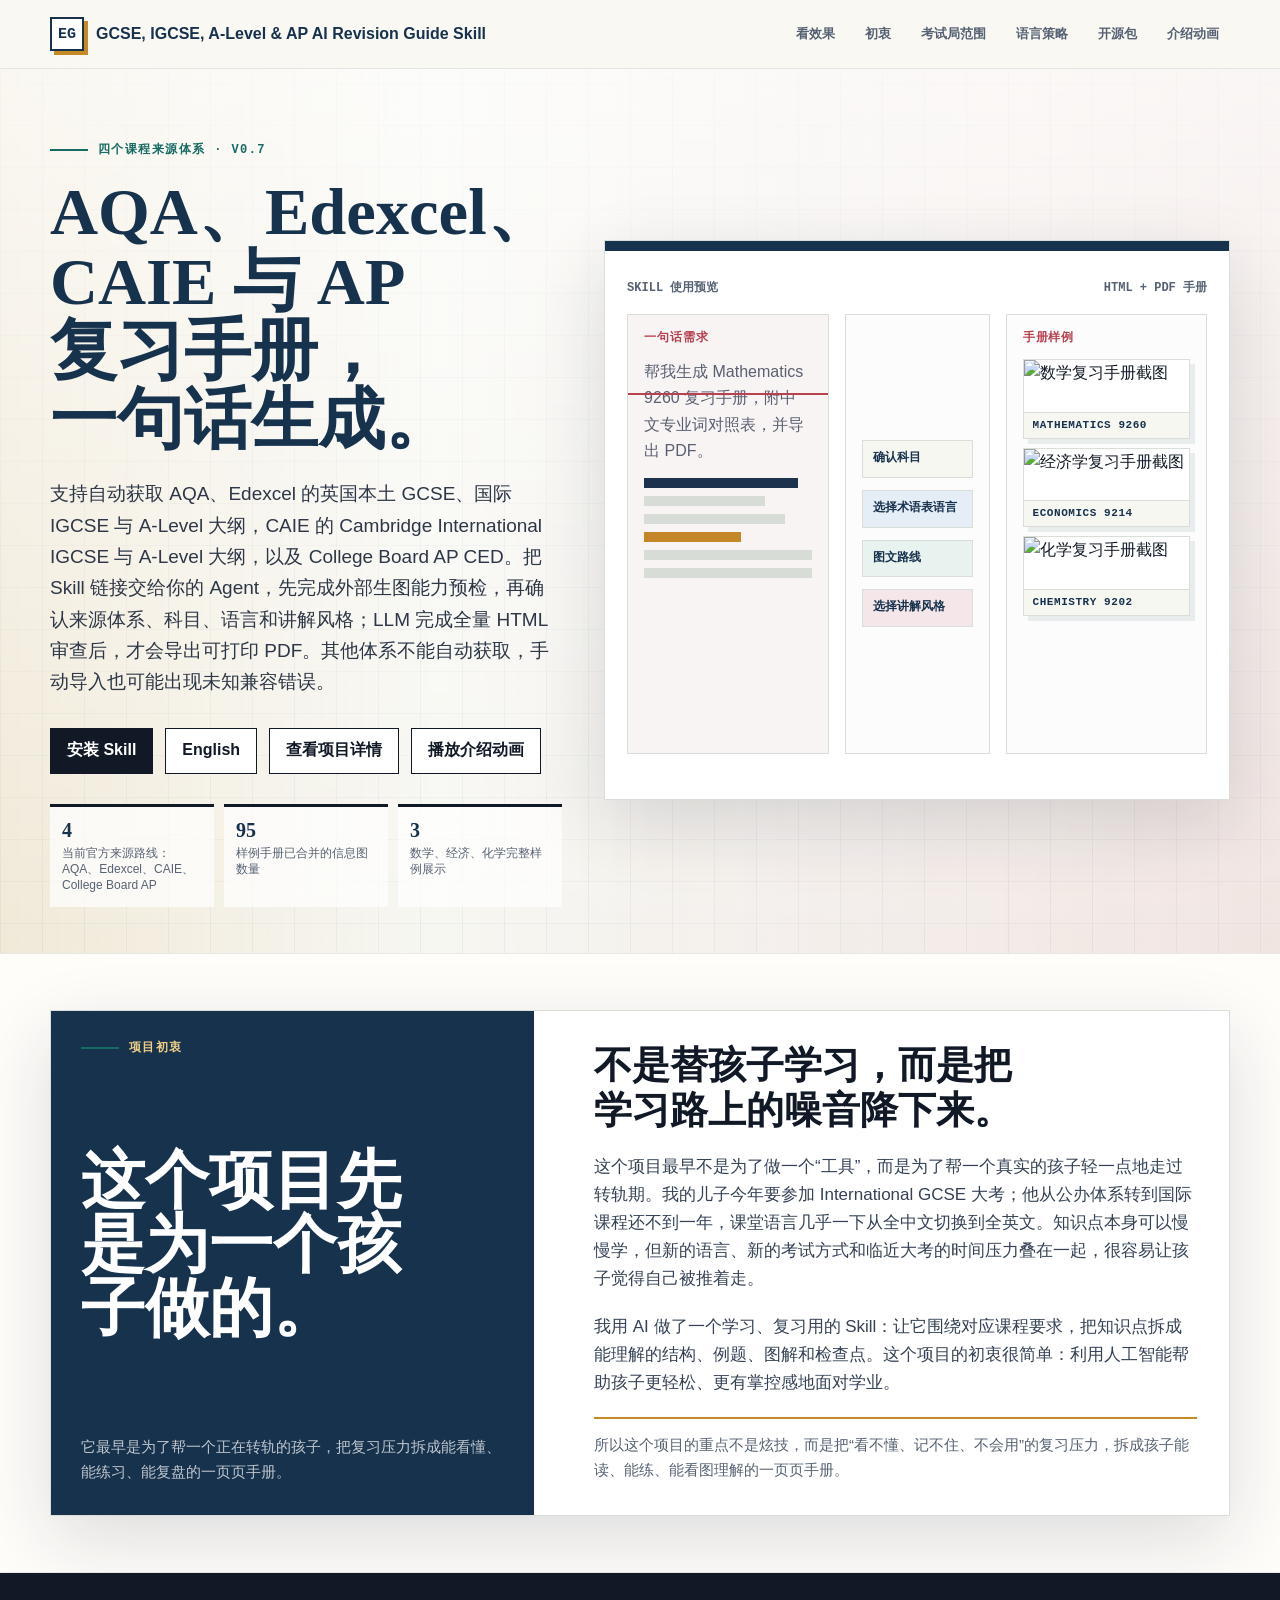
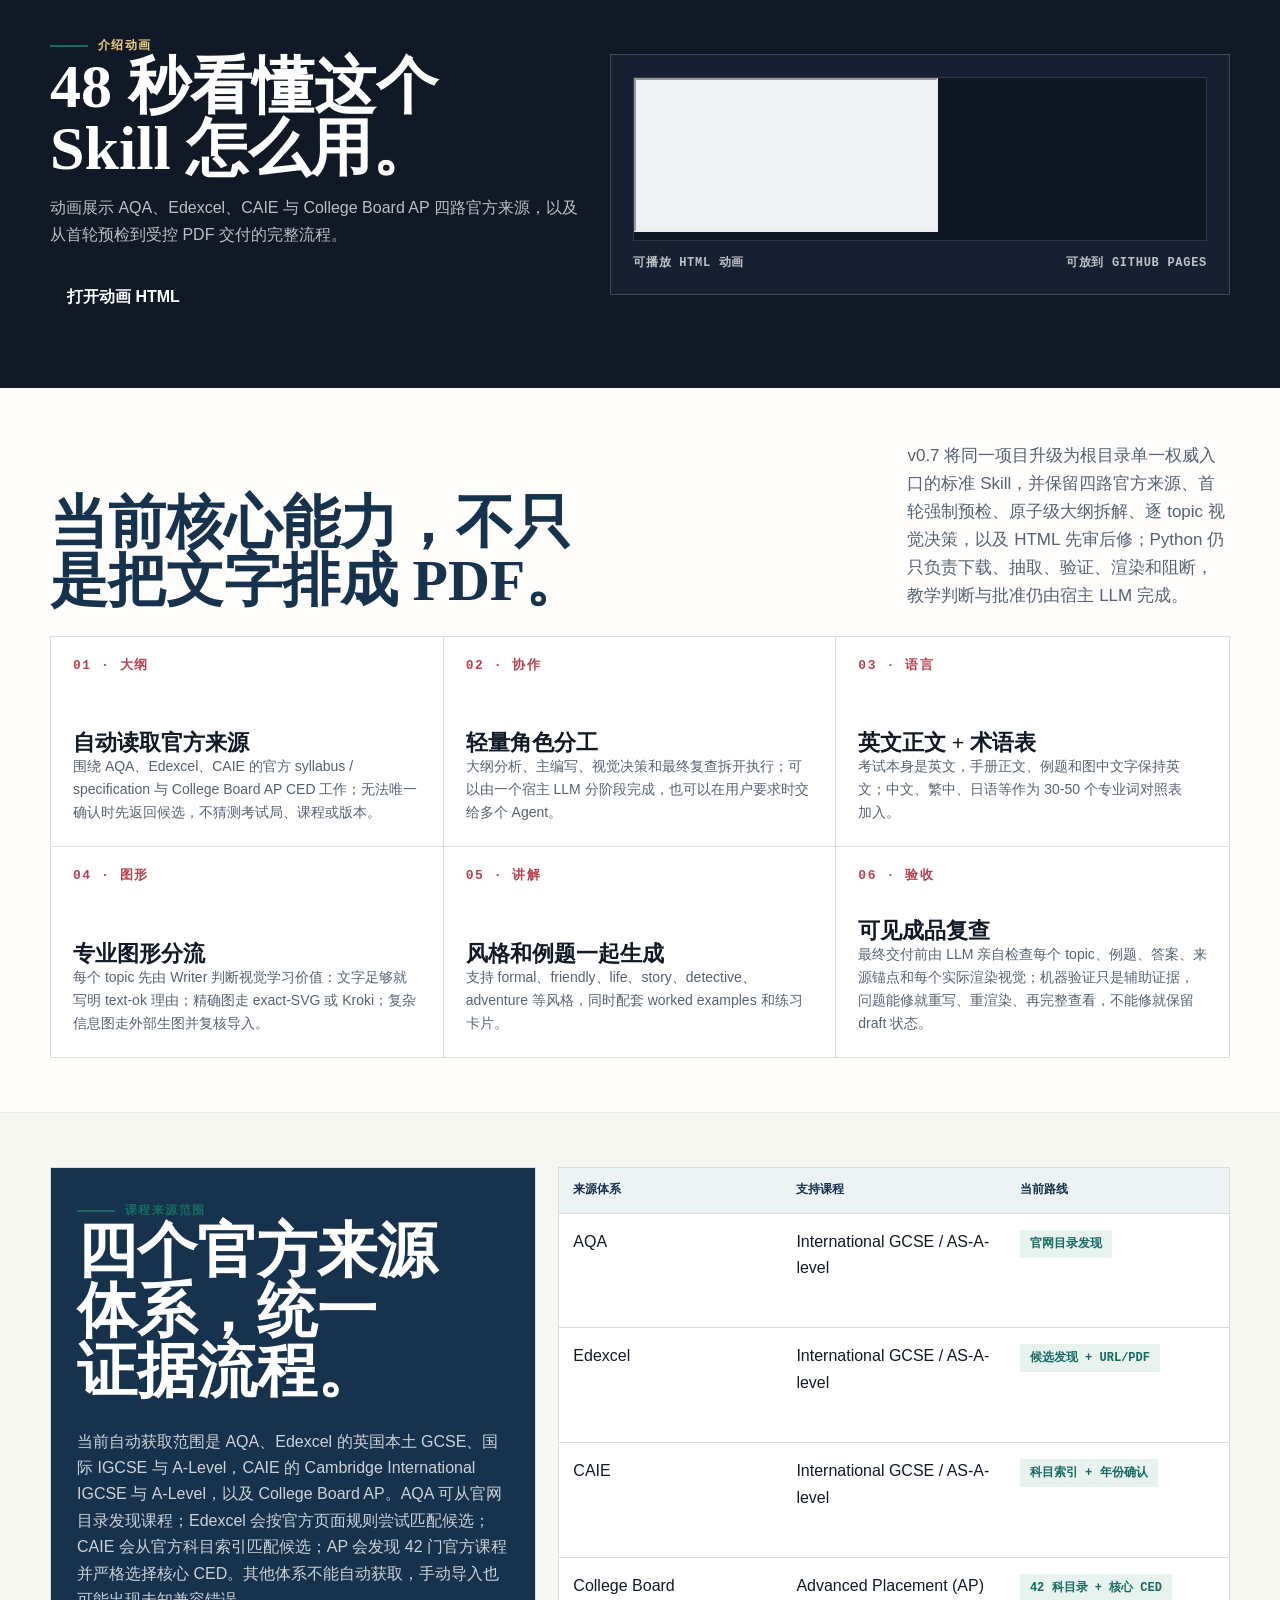
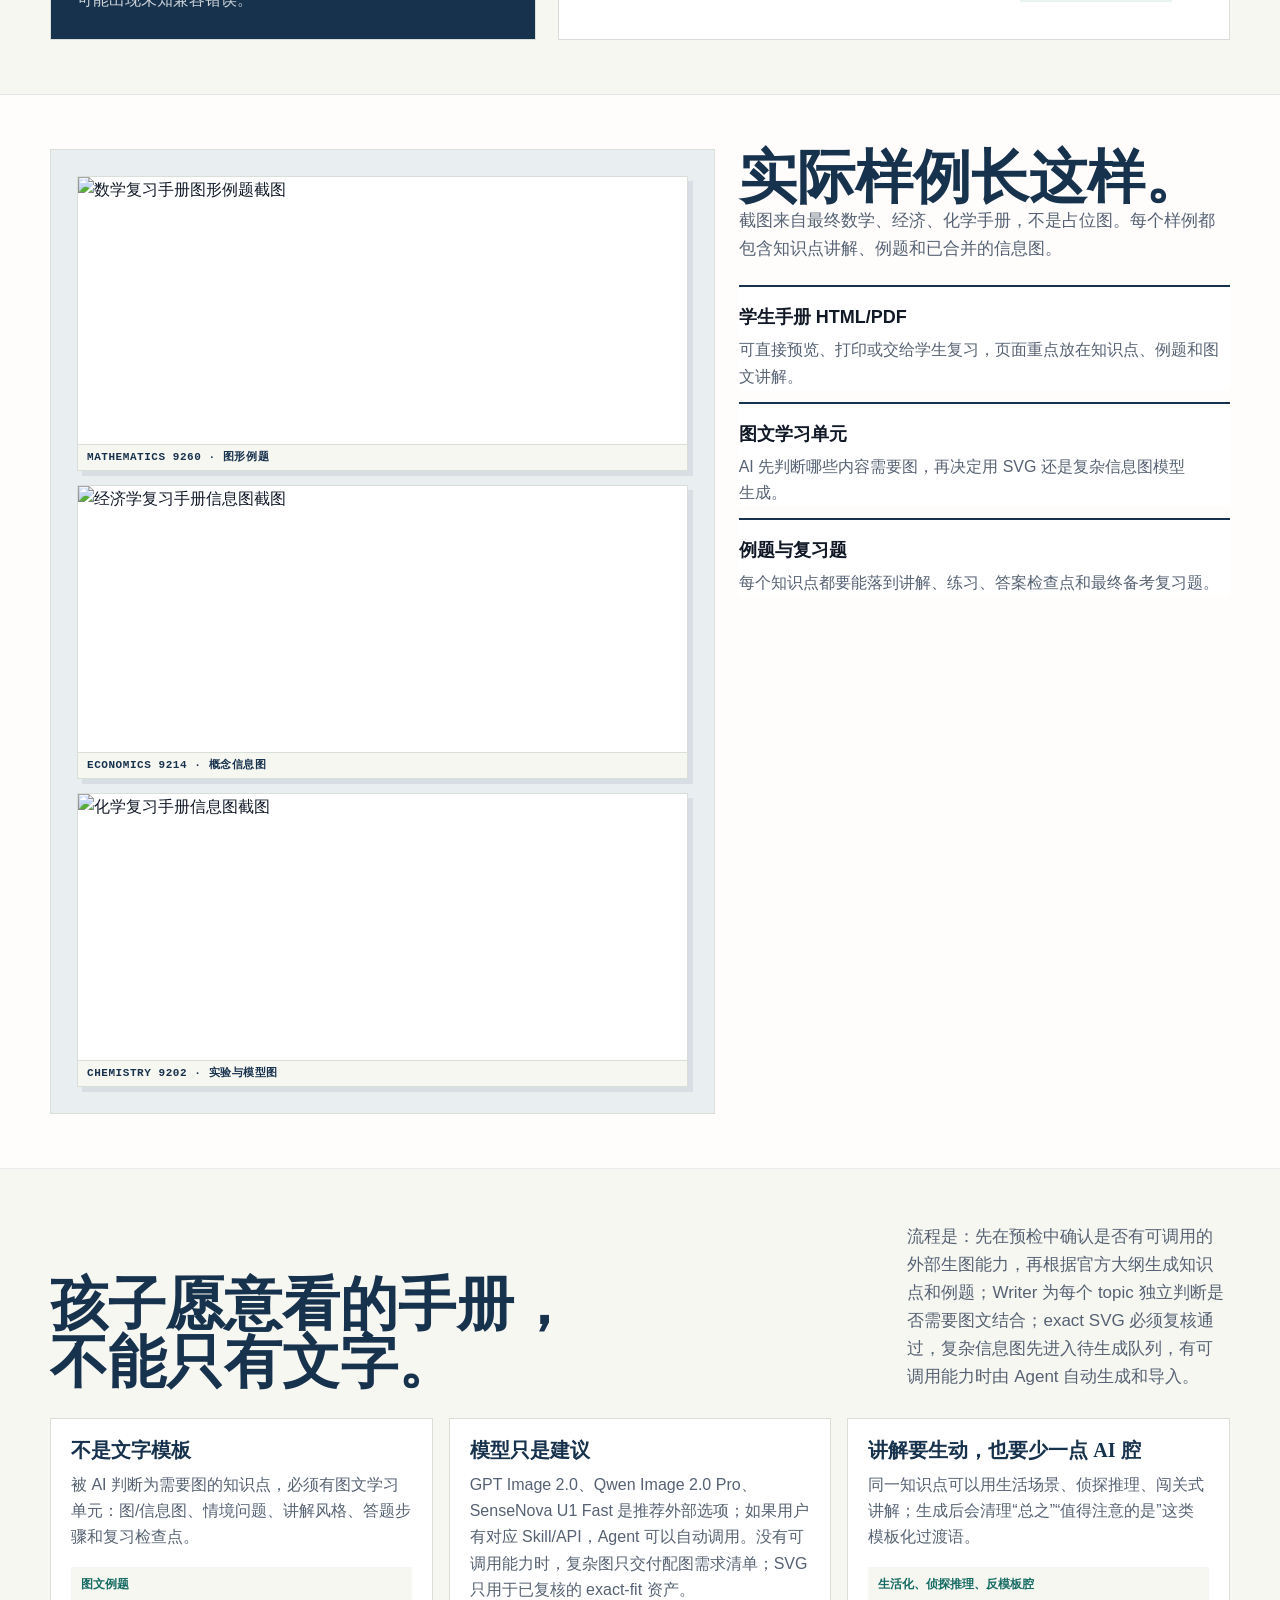
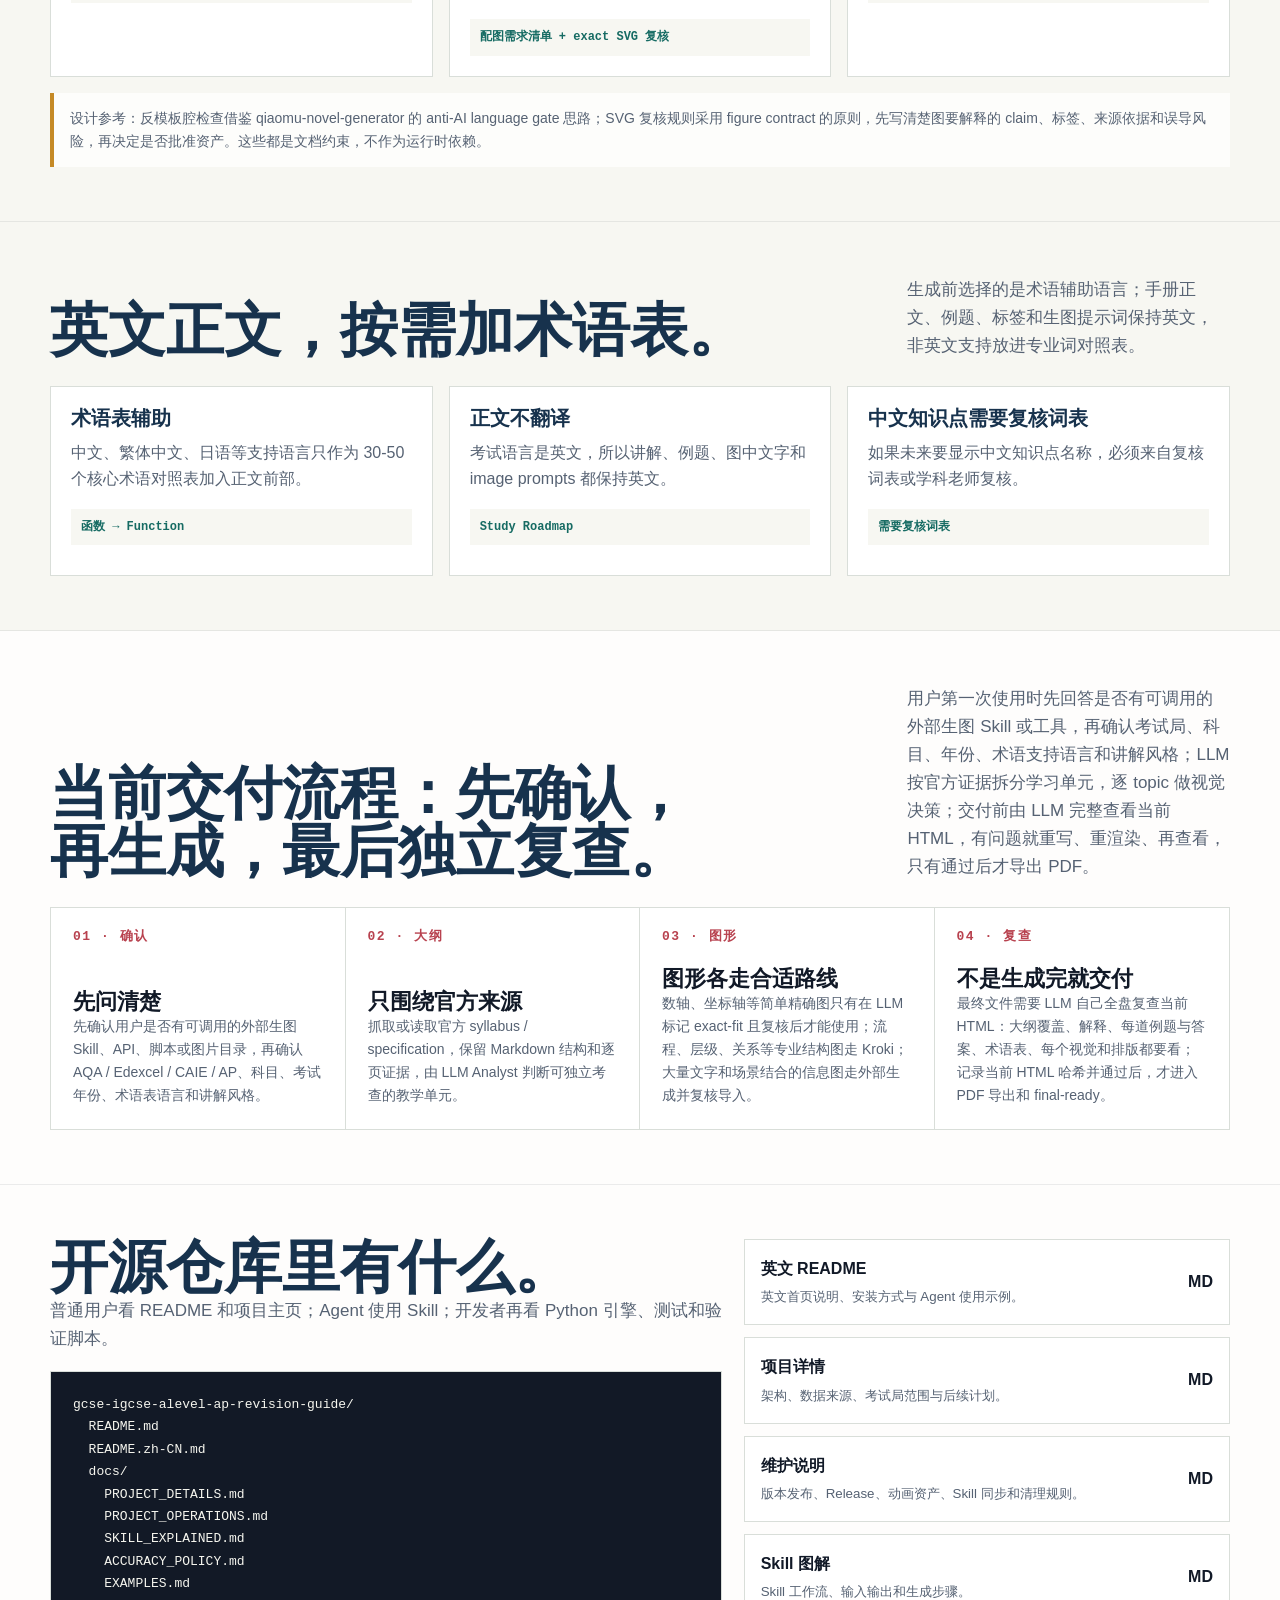
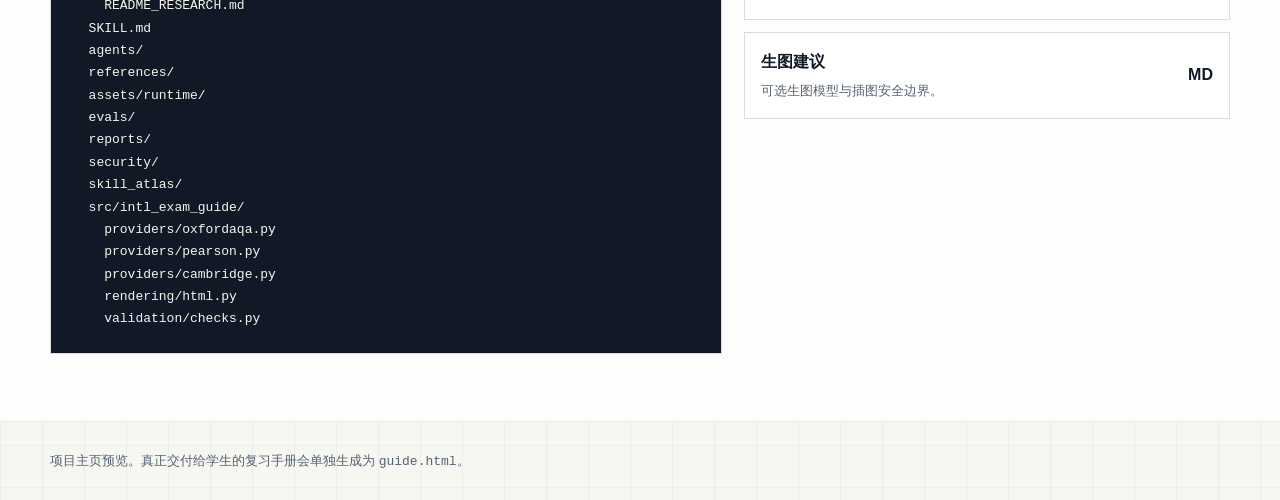
==== commit 3e0d8f0a: "release: migrate v0.7.0 to canonical skill" ====
--- a/docs/index.html
+++ b/docs/index.html
@@ -788,18 +788,18 @@
     <section class="hero">
       <div class="shell hero-grid">
         <div>
-          <div class="kicker">四个课程来源体系 · v0.6</div>
+          <div class="kicker">四个课程来源体系 · v0.7</div>
           <h1>AQA、Edexcel、CAIE 与 AP 复习手册，一句话生成。</h1>
           <p class="lead">支持自动获取 AQA、Edexcel 的英国本土 GCSE、国际 IGCSE 与 A-Level 大纲，CAIE 的 Cambridge International IGCSE 与 A-Level 大纲，以及 College Board AP CED。把 Skill 链接交给你的 Agent，先完成外部生图能力预检，再确认来源体系、科目、语言和讲解风格；LLM 完成全量 HTML 审查后，才会导出可打印 PDF。其他体系不能自动获取，手动导入也可能出现未知兼容错误。</p>
           <div class="action-row">
-            <a class="button" href="https://github.com/mianbaofang/gcse-igcse-alevel-ap-revision-guide/tree/main/skill">安装 Skill</a>
+            <a class="button" href="https://github.com/mianbaofang/gcse-igcse-alevel-ap-revision-guide/releases/tag/v0.7.0">安装 Skill</a>
             <a class="button secondary" href="../README.md">English</a>
             <a class="button secondary" href="PROJECT_DETAILS.md">查看项目详情</a>
             <a class="button secondary" href="project-intro-animation.html">播放介绍动画</a>
           </div>
           <div class="proof-row" aria-label="Verified progress">
             <div class="proof">
-              <strong>3</strong>
+              <strong>4</strong>
               <span>当前官方来源路线：AQA、Edexcel、CAIE、College Board AP</span>
             </div>
             <div class="proof">
@@ -902,7 +902,7 @@
       <div class="shell">
         <div class="section-head">
           <h2>当前核心能力，不只是把文字排成 PDF。</h2>
-          <p>v0.6 在“框架 + LLM 操作指南”的边界上补齐了四路官方来源、首轮强制预检、原子级大纲拆解、逐 topic 视觉决策，以及 HTML 先审后修；Python 仍只负责下载、抽取、验证、渲染和阻断，教学判断与批准仍由宿主 LLM 完成。</p>
+          <p>v0.7 将同一项目升级为根目录单一权威入口的标准 Skill，并保留四路官方来源、首轮强制预检、原子级大纲拆解、逐 topic 视觉决策，以及 HTML 先审后修；Python 仍只负责下载、抽取、验证、渲染和阻断，教学判断与批准仍由宿主 LLM 完成。</p>
         </div>
         <div class="flow capability-flow">
           <article class="flow-item">
@@ -1140,9 +1140,14 @@
     ACCURACY_POLICY.md
     EXAMPLES.md
     README_RESEARCH.md
-  skill/
-    SKILL.md
-    references/oxfordaqa.md
+  SKILL.md
+  agents/
+  references/
+  assets/runtime/
+  evals/
+  reports/
+  security/
+  skill_atlas/
   src/intl_exam_guide/
     providers/oxfordaqa.py
     providers/pearson.py
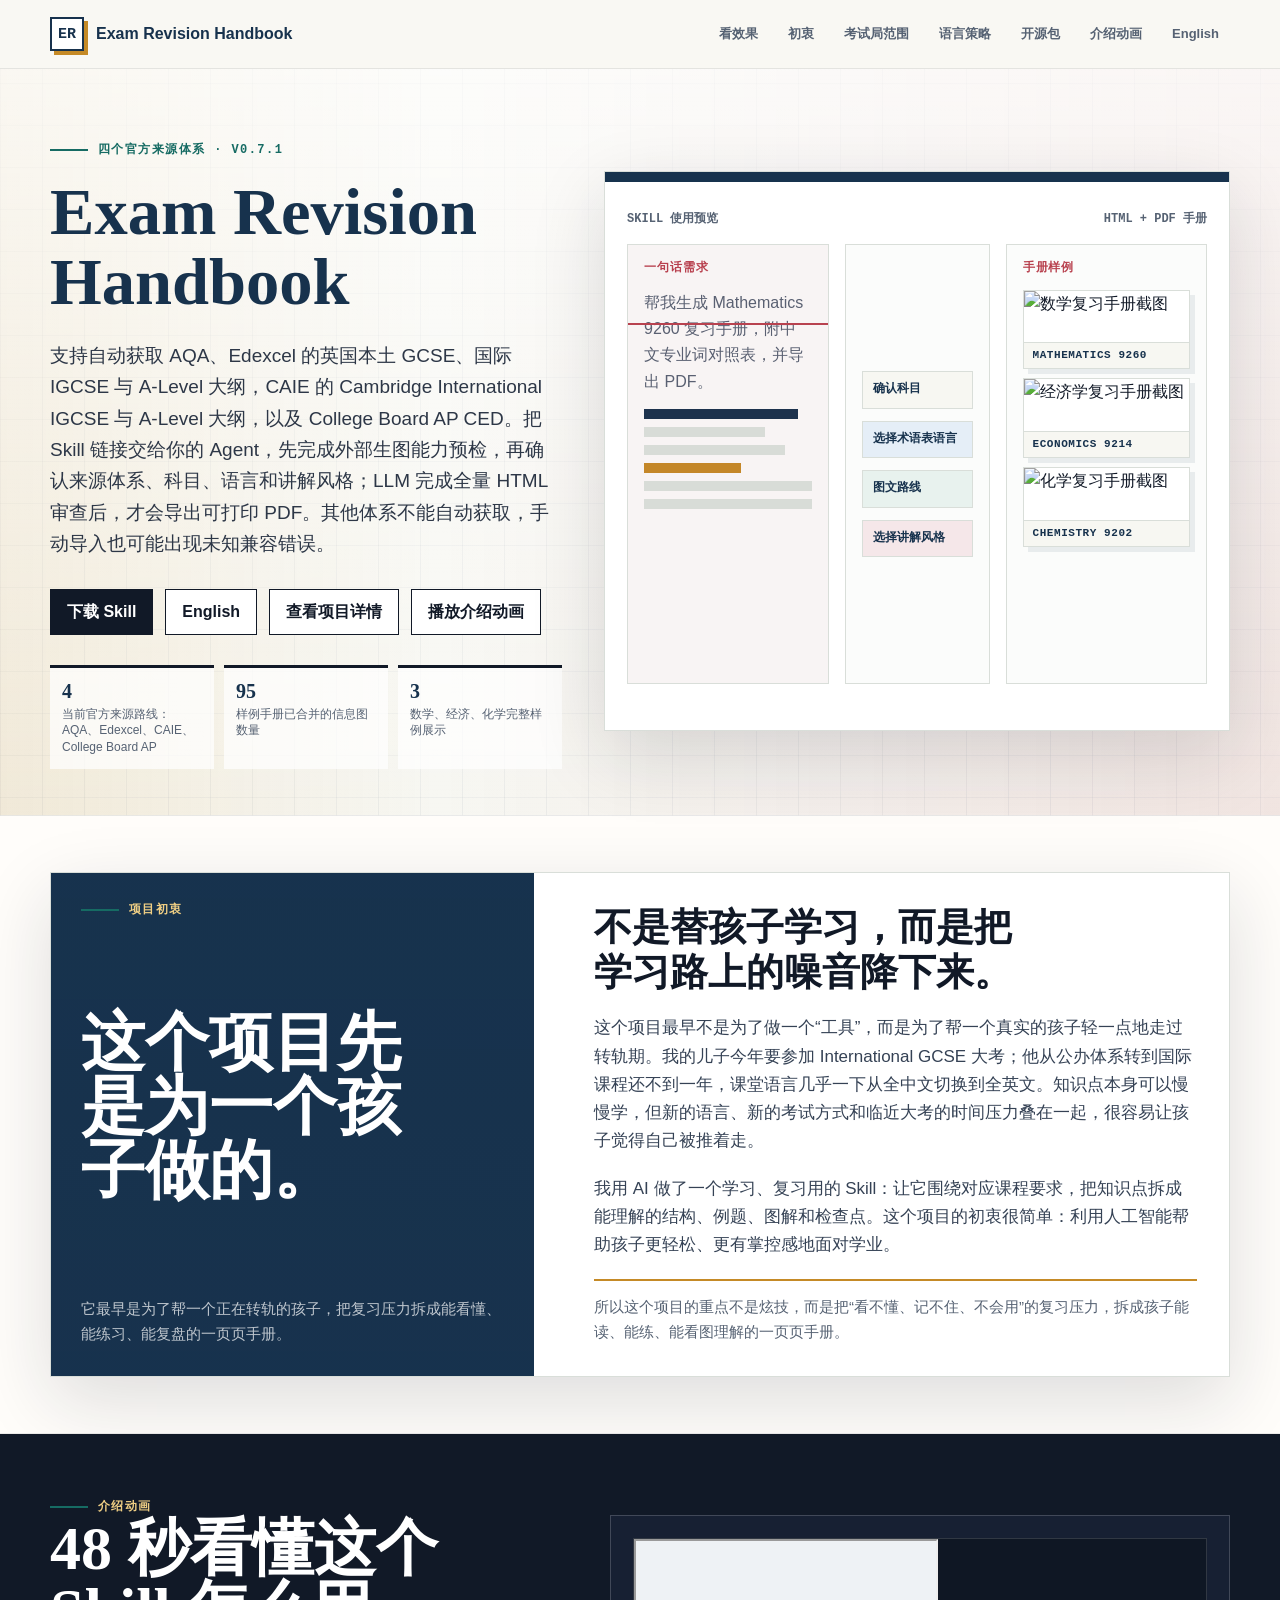
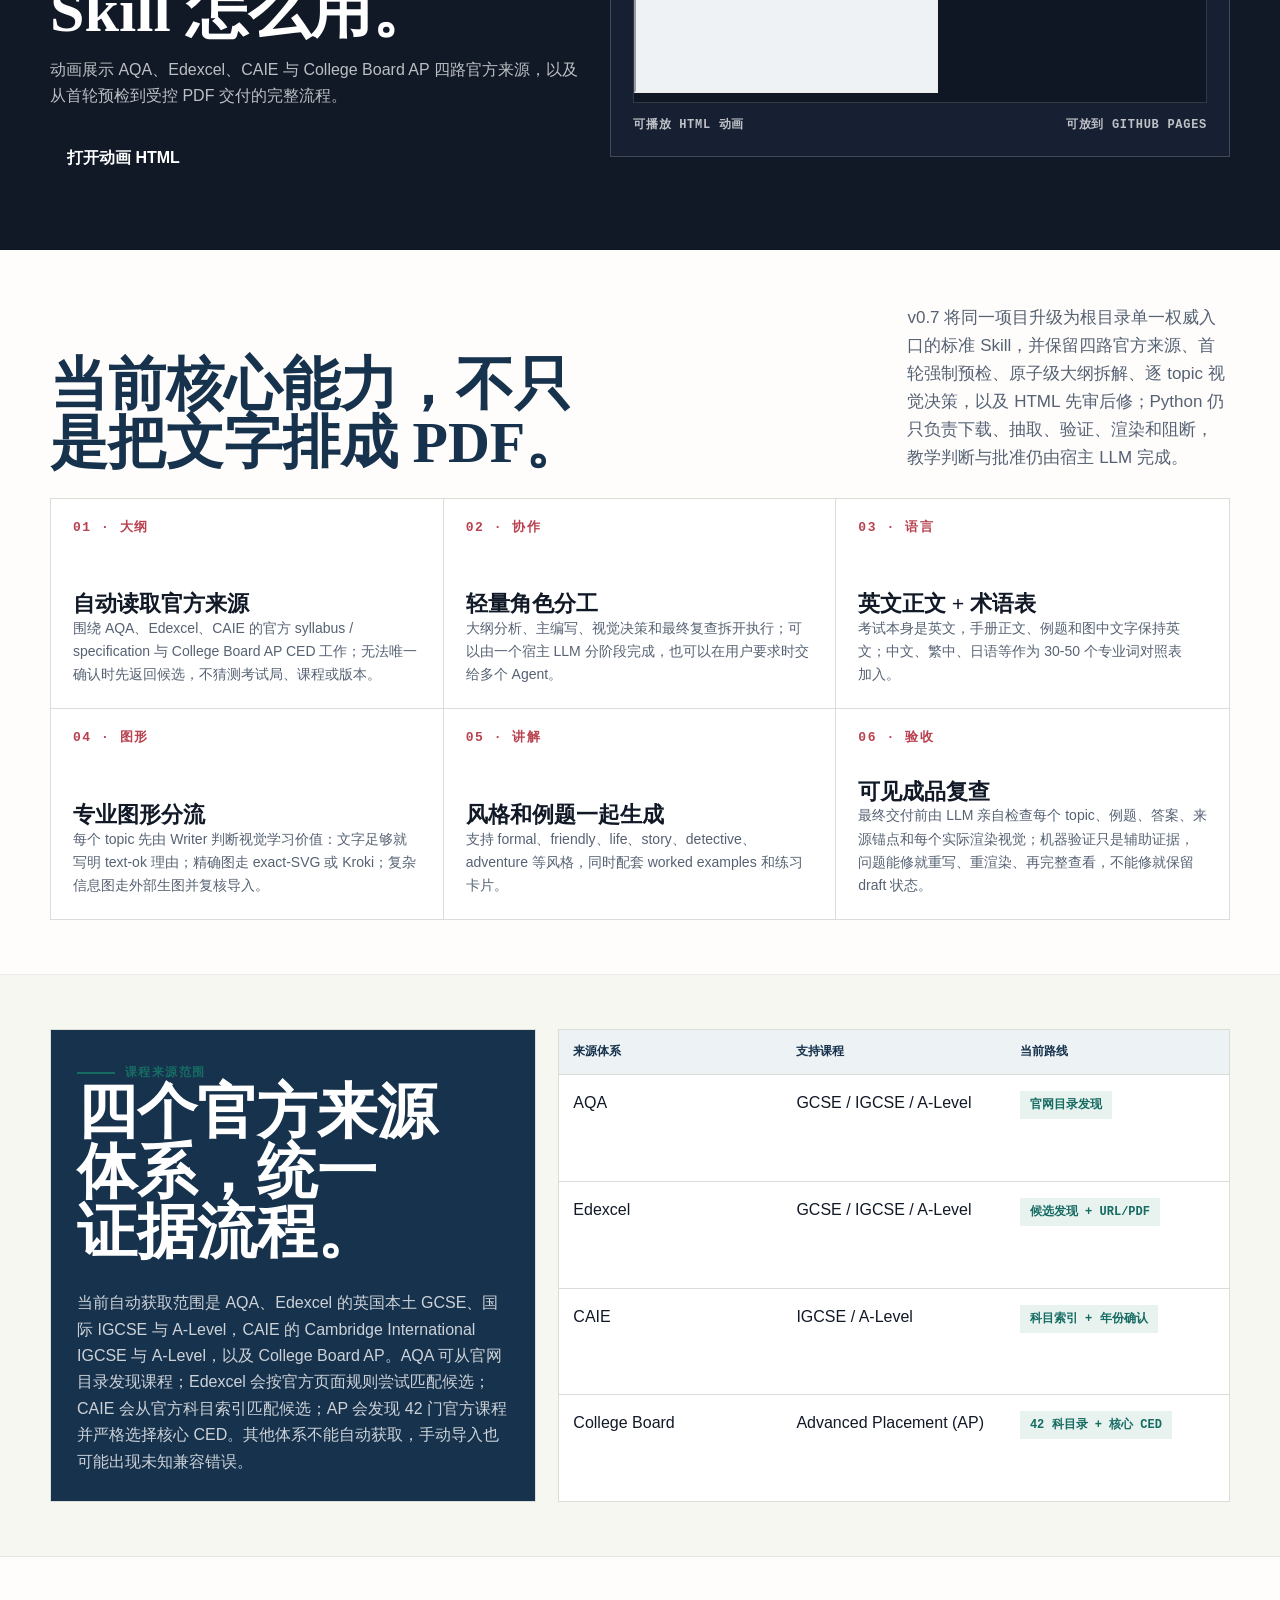
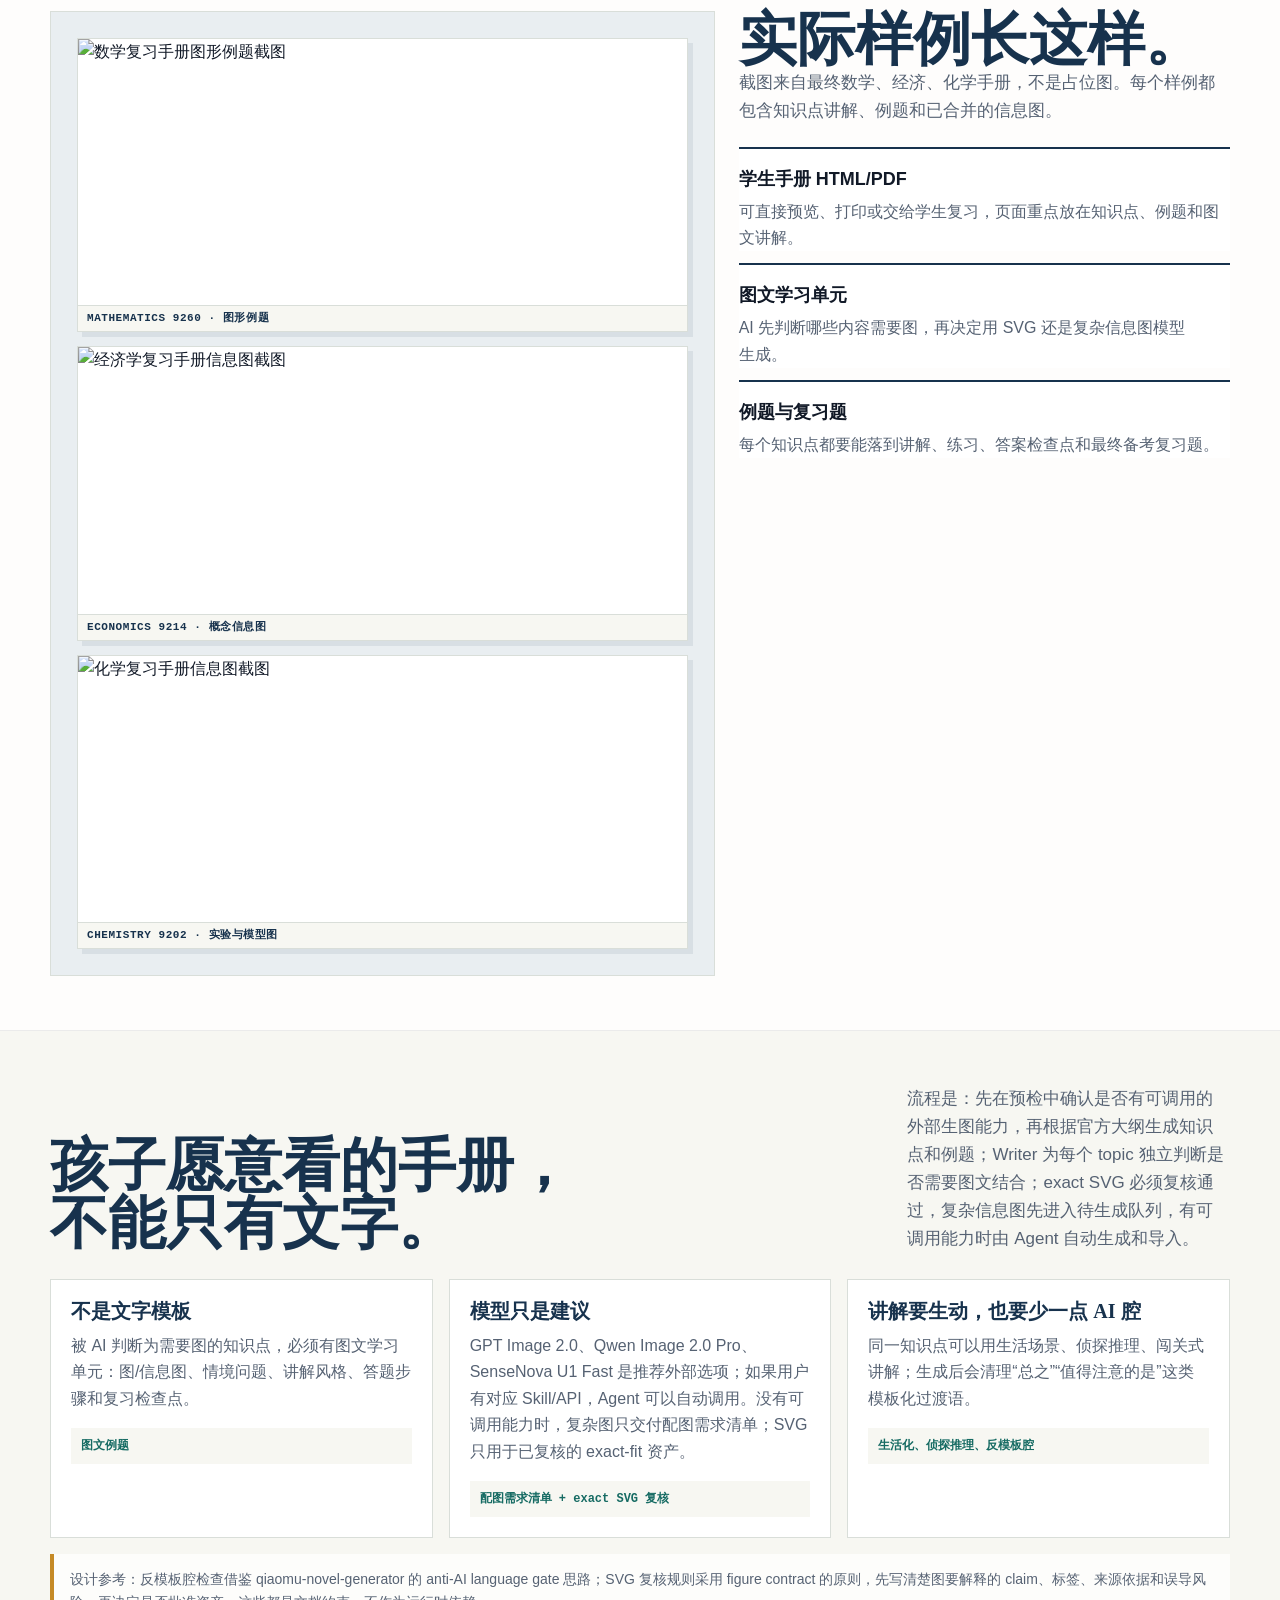
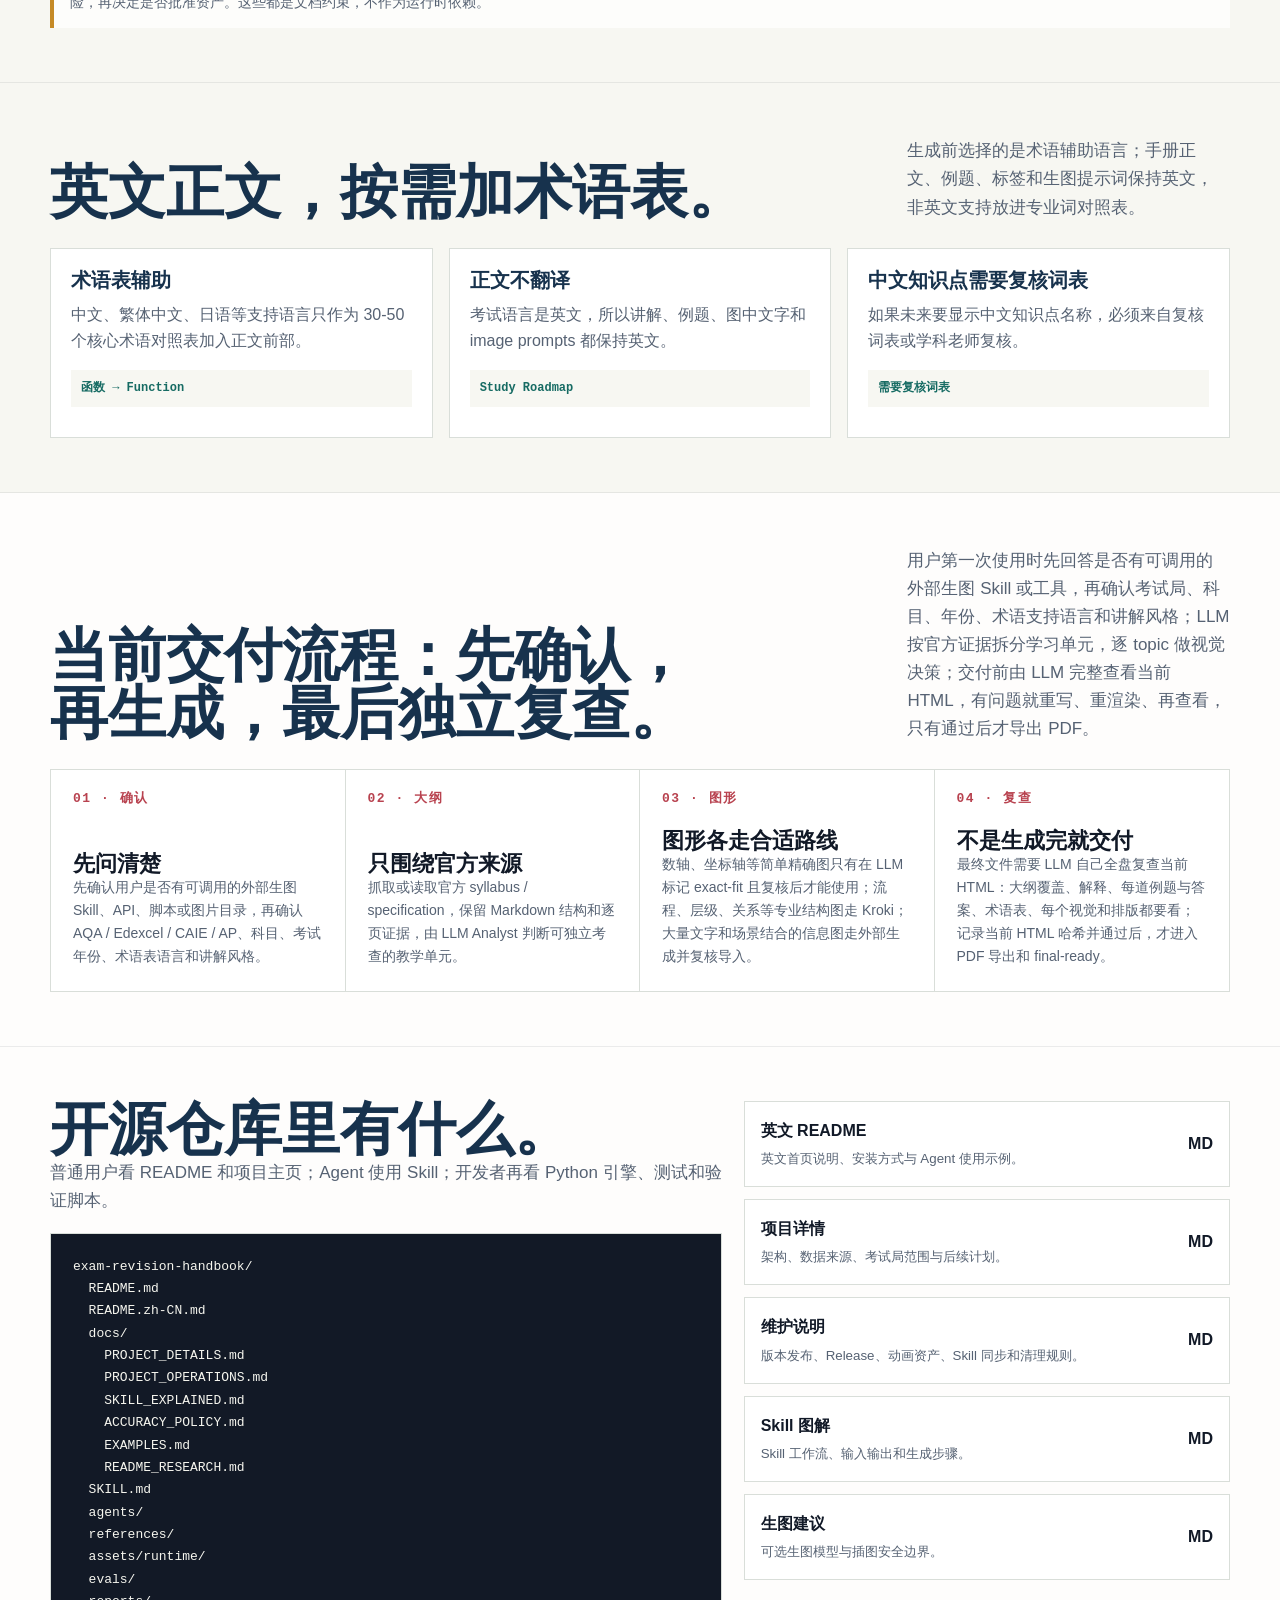
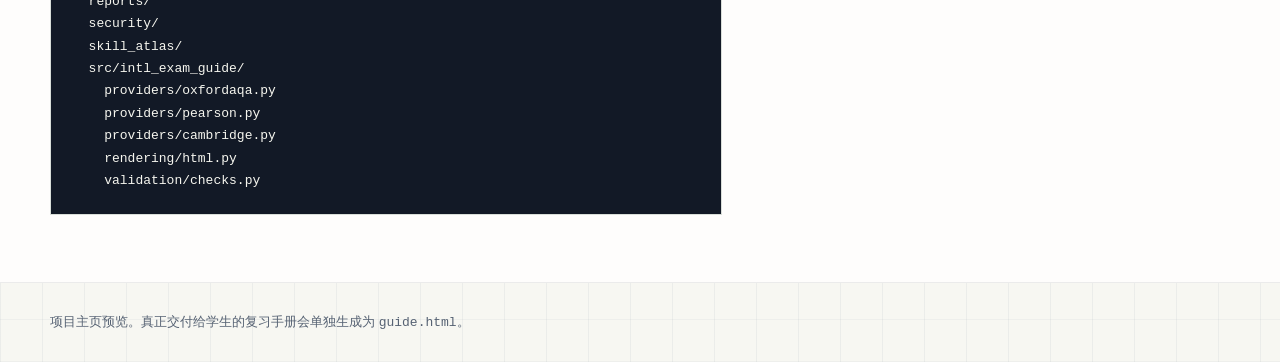
==== commit 9a9c69e6: "release: prepare exam-revision-handbook v0.7.1" ====
--- a/docs/index.html
+++ b/docs/index.html
@@ -3,11 +3,40 @@
 <head>
   <meta charset="utf-8">
   <meta name="viewport" content="width=device-width, initial-scale=1">
-  <title>GCSE, IGCSE, A-Level & AP AI 复习手册 Skill</title>
-  <meta name="description" content="Open-source AI Skill for source-backed GCSE, IGCSE, A-Level, and AP revision handbooks. Supports AQA, Edexcel, CAIE, and College Board.">
-  <link rel="canonical" href="https://mianbaofang.github.io/gcse-igcse-alevel-ap-revision-guide/">
-  <meta property="og:title" content="GCSE, IGCSE, A-Level & AP AI Revision Guide Skill">
-  <meta property="og:description" content="Source-backed revision handbooks for GCSE, IGCSE, A-Level, and AP.">
+  <title>Exam Revision Handbook 中文 | GCSE、IGCSE、A-Level 与 AP AI Skill</title>
+  <meta name="description" content="Exam Revision Handbook 是一款开源 AI Agent Skill，基于 AQA、Edexcel、CAIE 与 College Board 官方来源生成 GCSE、IGCSE、A-Level 和 AP 图文复习手册。">
+  <meta name="robots" content="index,follow,max-image-preview:large,max-snippet:-1,max-video-preview:-1">
+  <meta name="theme-color" content="#17324d">
+  <link rel="canonical" href="https://mianbaofang.github.io/exam-revision-handbook/">
+  <link rel="alternate" hreflang="zh-CN" href="https://mianbaofang.github.io/exam-revision-handbook/">
+  <link rel="alternate" hreflang="en" href="https://mianbaofang.github.io/exam-revision-handbook/index-en.html">
+  <link rel="alternate" hreflang="x-default" href="https://mianbaofang.github.io/exam-revision-handbook/index-en.html">
+  <meta property="og:type" content="website">
+  <meta property="og:url" content="https://mianbaofang.github.io/exam-revision-handbook/">
+  <meta property="og:title" content="Exam Revision Handbook | GCSE、IGCSE、A-Level 与 AP AI Skill">
+  <meta property="og:description" content="从官方课程要求到经过完整 HTML 审查的图文复习手册。支持 AQA、Edexcel、CAIE 与 College Board AP。">
+  <meta property="og:image" content="https://mianbaofang.github.io/exam-revision-handbook/assets/intro-animation-preview.png">
+  <meta property="og:image:alt" content="Exam Revision Handbook 真实手册与工作流预览">
+  <meta name="twitter:card" content="summary_large_image">
+  <meta name="twitter:title" content="Exam Revision Handbook">
+  <meta name="twitter:description" content="开源 GCSE、IGCSE、A-Level 与 AP 复习手册 Agent Skill。">
+  <meta name="twitter:image" content="https://mianbaofang.github.io/exam-revision-handbook/assets/intro-animation-preview.png">
+  <script type="application/ld+json">
+  {
+    "@context": "https://schema.org",
+    "@type": "SoftwareSourceCode",
+    "name": "Exam Revision Handbook",
+    "description": "Open-source AI Agent Skill for source-backed GCSE, IGCSE, A-Level, and AP revision handbooks.",
+    "codeRepository": "https://github.com/mianbaofang/exam-revision-handbook",
+    "url": "https://mianbaofang.github.io/exam-revision-handbook/",
+    "license": "https://opensource.org/license/mit",
+    "programmingLanguage": "Python",
+    "runtimePlatform": "Agent Skills compatible hosts",
+    "version": "0.7.1",
+    "dateModified": "2026-07-27",
+    "keywords": "GCSE, IGCSE, A-Level, AP, AQA, Edexcel, CAIE, College Board, revision guide, Agent Skill"
+  }
+  </script>
   <style>
     /*
       Assumptions:
@@ -769,9 +798,9 @@
 <body>
   <header class="topbar">
     <div class="shell">
-      <a class="brand" href="#top" aria-label="GCSE, IGCSE, A-Level & AP AI Revision Guide Skill">
-        <span class="mark">EG</span>
-        <span>GCSE, IGCSE, A-Level & AP AI Revision Guide Skill</span>
+      <a class="brand" href="#top" aria-label="Exam Revision Handbook">
+        <span class="mark">ER</span>
+        <span>Exam Revision Handbook</span>
       </a>
       <nav class="nav" aria-label="Repository navigation">
         <a href="#effect">看效果</a>
@@ -780,6 +809,7 @@
         <a href="#language">语言策略</a>
         <a href="#package">开源包</a>
         <a href="project-intro-animation.html">介绍动画</a>
+        <a href="index-en.html" lang="en">English</a>
       </nav>
     </div>
   </header>
@@ -788,12 +818,12 @@
     <section class="hero">
       <div class="shell hero-grid">
         <div>
-          <div class="kicker">四个课程来源体系 · v0.7</div>
-          <h1>AQA、Edexcel、CAIE 与 AP 复习手册，一句话生成。</h1>
+          <div class="kicker">四个官方来源体系 · v0.7.1</div>
+          <h1>Exam Revision Handbook</h1>
           <p class="lead">支持自动获取 AQA、Edexcel 的英国本土 GCSE、国际 IGCSE 与 A-Level 大纲，CAIE 的 Cambridge International IGCSE 与 A-Level 大纲，以及 College Board AP CED。把 Skill 链接交给你的 Agent，先完成外部生图能力预检，再确认来源体系、科目、语言和讲解风格；LLM 完成全量 HTML 审查后，才会导出可打印 PDF。其他体系不能自动获取，手动导入也可能出现未知兼容错误。</p>
           <div class="action-row">
-            <a class="button" href="https://github.com/mianbaofang/gcse-igcse-alevel-ap-revision-guide/releases/tag/v0.7.0">安装 Skill</a>
-            <a class="button secondary" href="../README.md">English</a>
+            <a class="button" href="https://github.com/mianbaofang/exam-revision-handbook/releases/download/v0.7.1/exam-revision-handbook-v0.7.1.zip">下载 Skill</a>
+            <a class="button secondary" href="index-en.html">English</a>
             <a class="button secondary" href="PROJECT_DETAILS.md">查看项目详情</a>
             <a class="button secondary" href="project-intro-animation.html">播放介绍动画</a>
           </div>
@@ -971,17 +1001,17 @@
           <tbody>
             <tr>
               <td>AQA</td>
-              <td>International GCSE / AS-A-level</td>
+              <td>GCSE / IGCSE / A-Level</td>
               <td><span class="status">官网目录发现</span></td>
             </tr>
             <tr>
               <td>Edexcel</td>
-              <td>International GCSE / AS-A-level</td>
+              <td>GCSE / IGCSE / A-Level</td>
               <td><span class="status">候选发现 + URL/PDF</span></td>
             </tr>
             <tr>
               <td>CAIE</td>
-              <td>International GCSE / AS-A-level</td>
+              <td>IGCSE / A-Level</td>
               <td><span class="status">科目索引 + 年份确认</span></td>
             </tr>
             <tr>
@@ -1130,7 +1160,7 @@
             <h2>开源仓库里有什么。</h2>
             <p>普通用户看 README 和项目主页；Agent 使用 Skill；开发者再看 Python 引擎、测试和验证脚本。</p>
           </div>
-          <pre class="file-list"><code>gcse-igcse-alevel-ap-revision-guide/
+          <pre class="file-list"><code>exam-revision-handbook/
   README.md
   README.zh-CN.md
   docs/
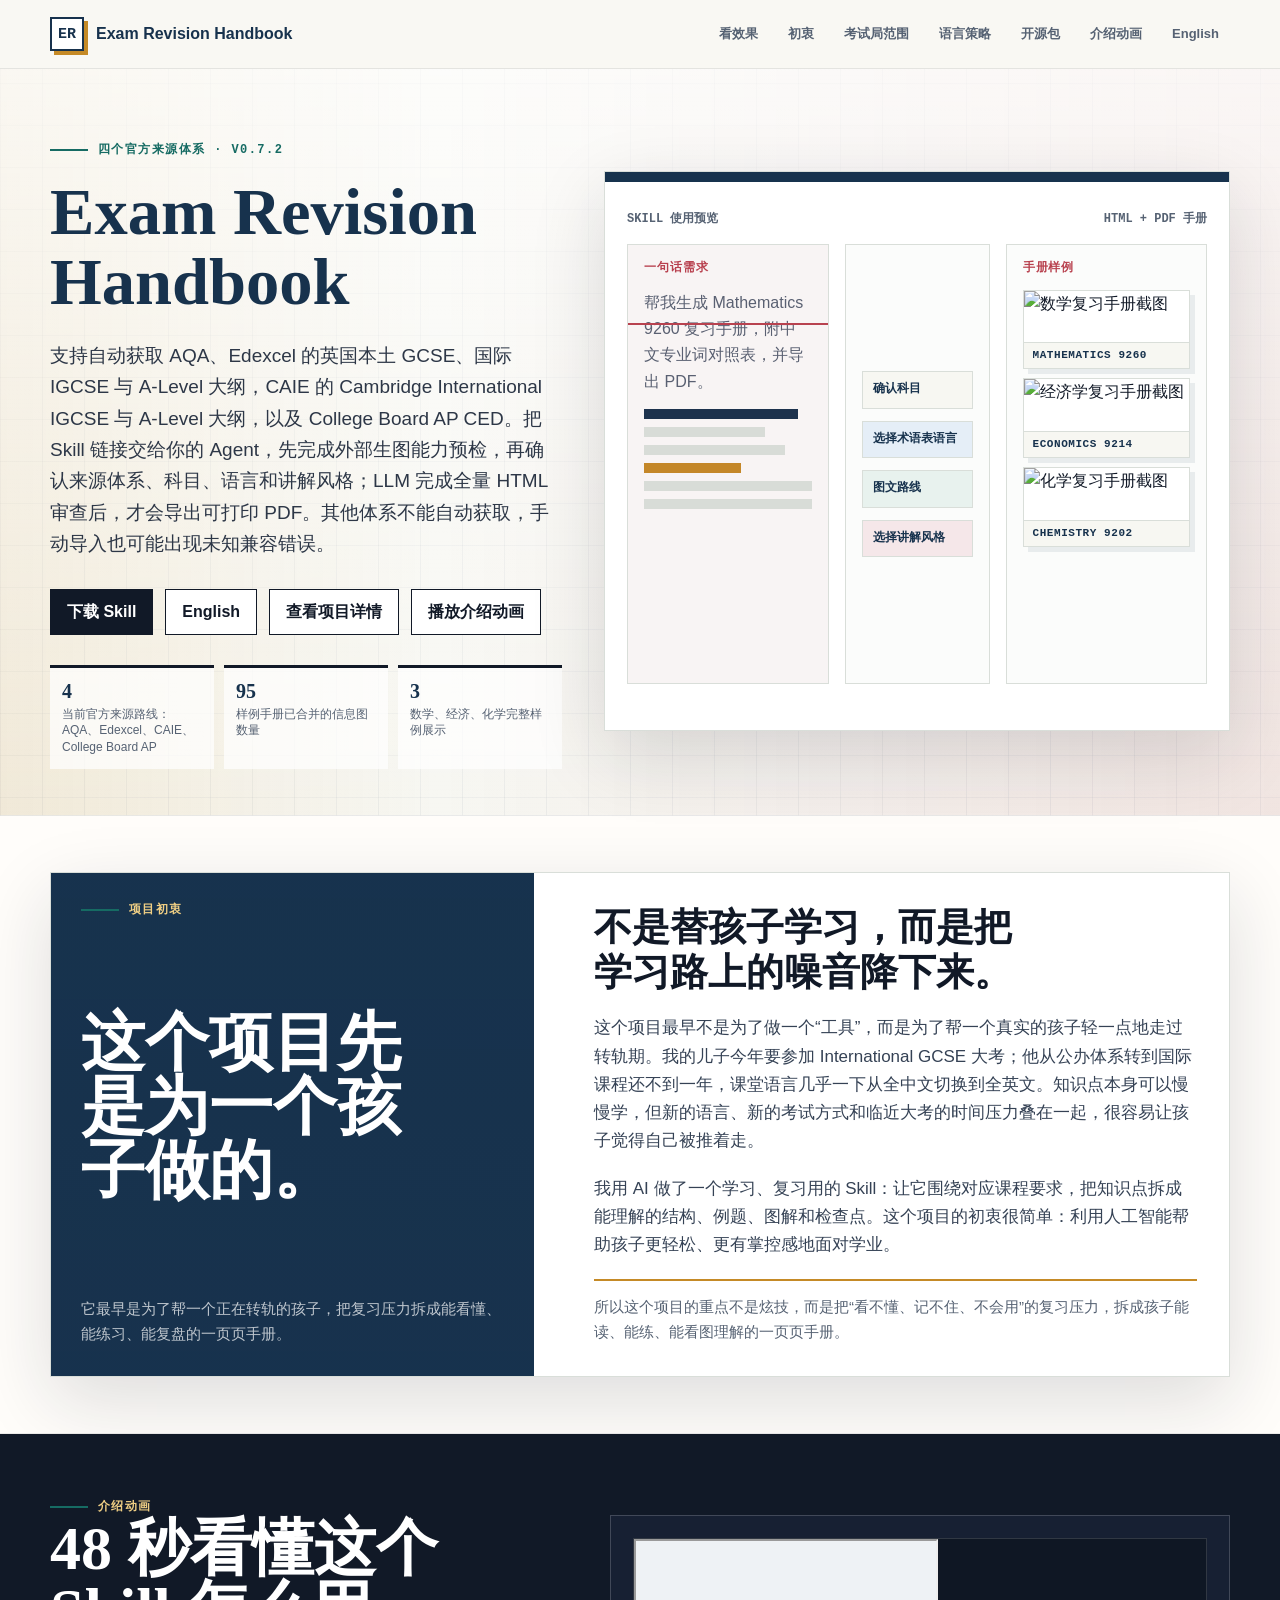
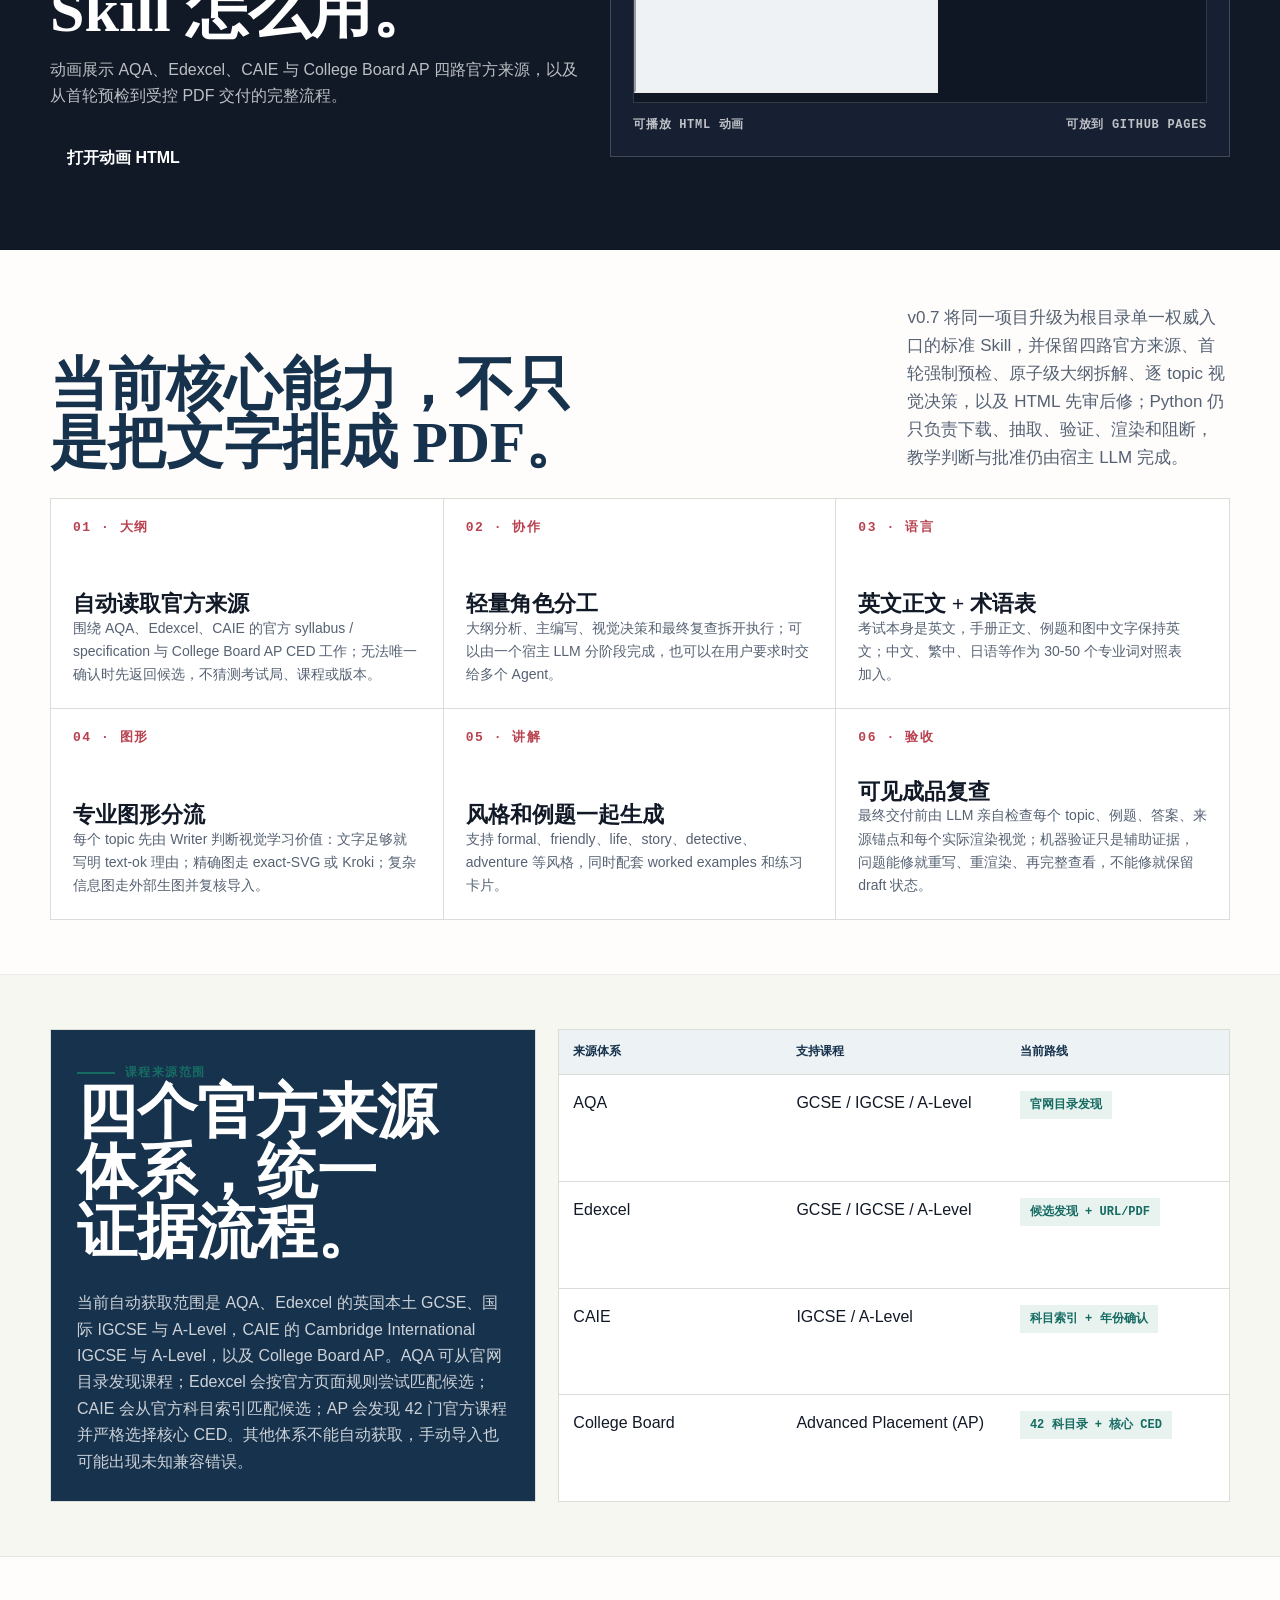
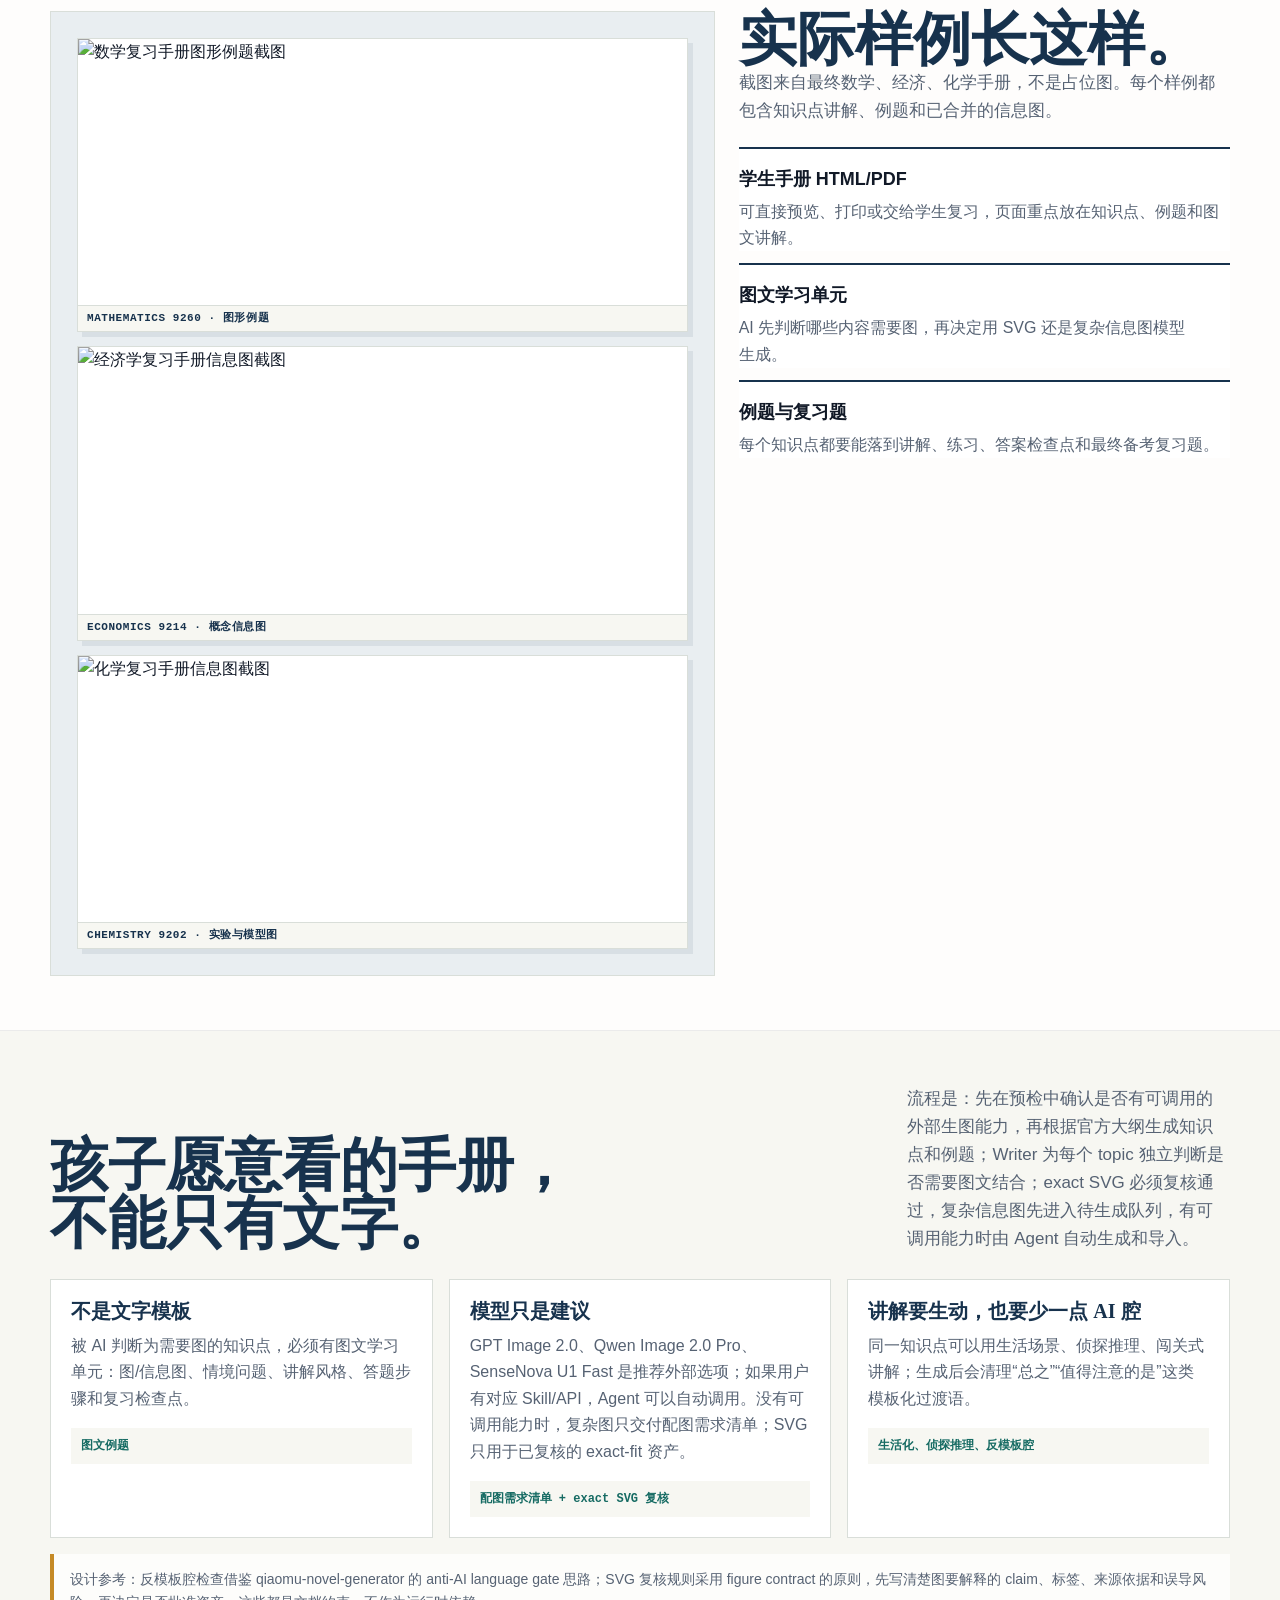
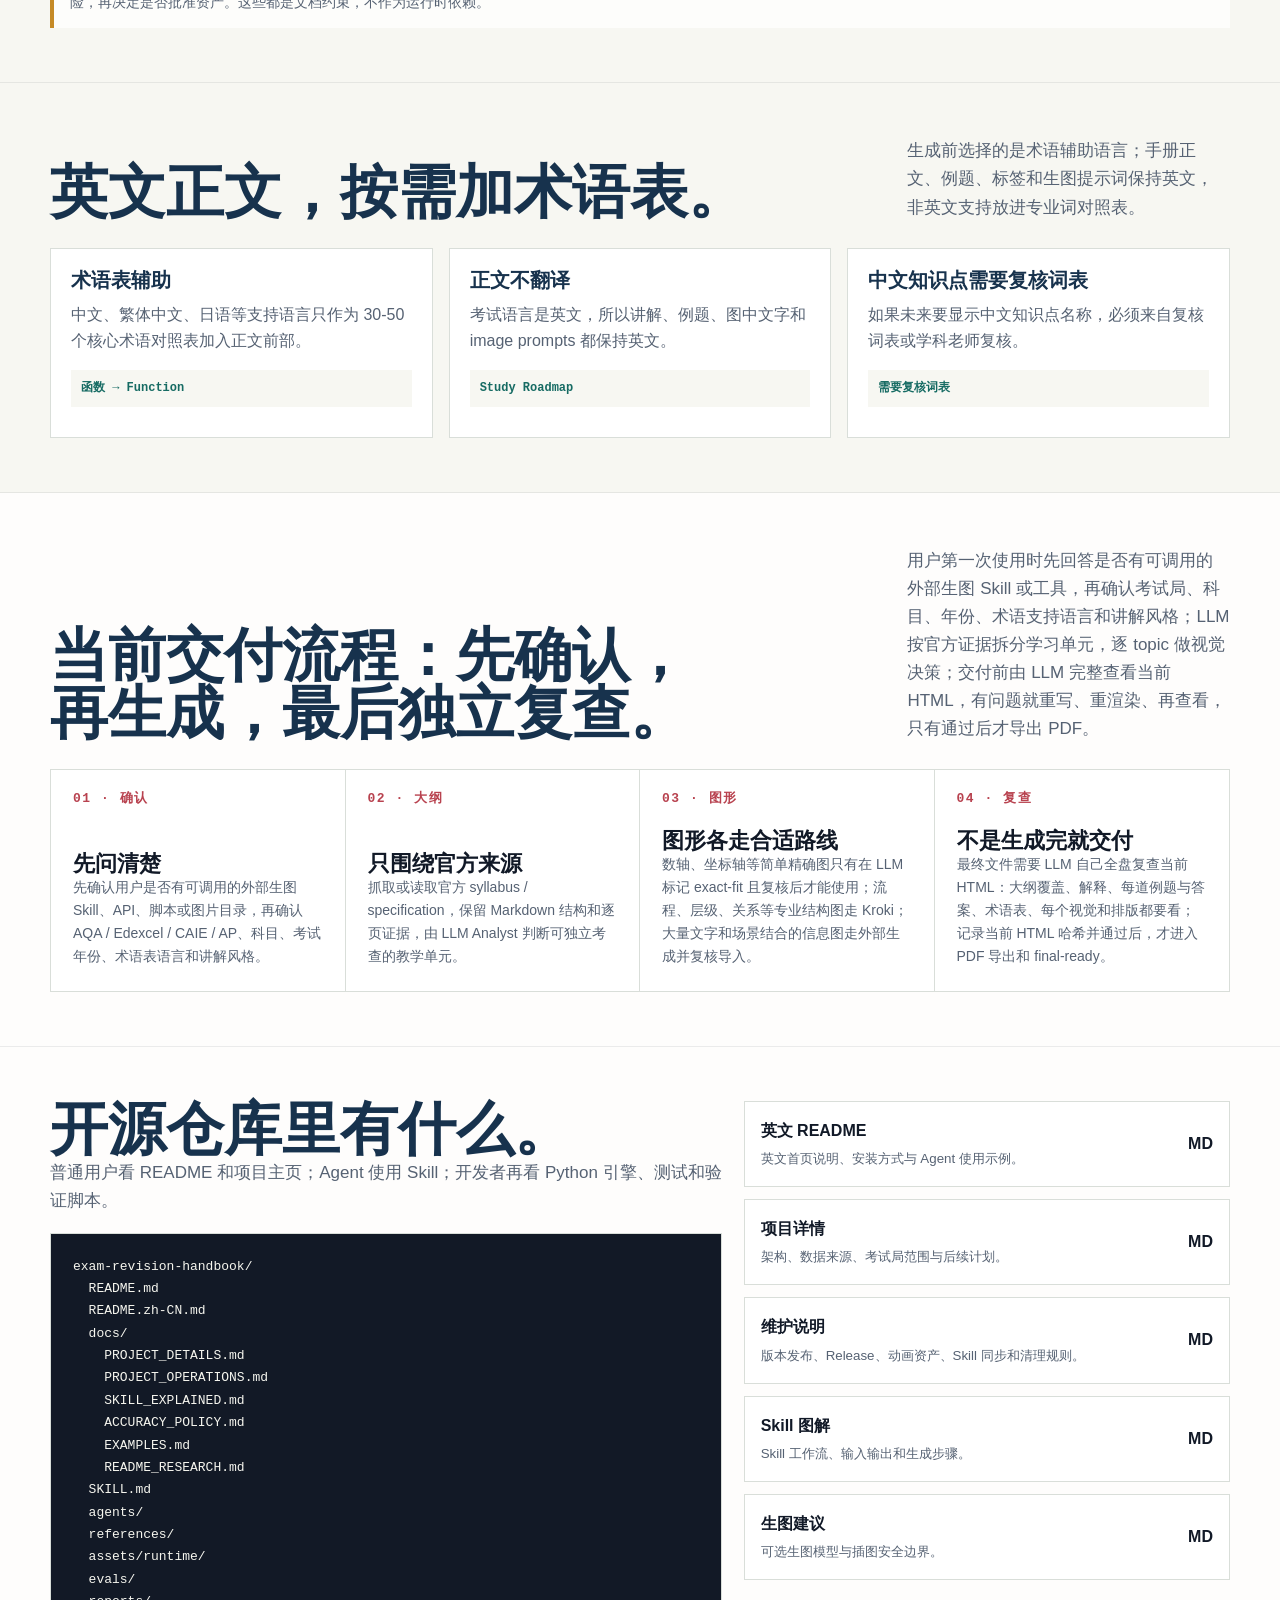
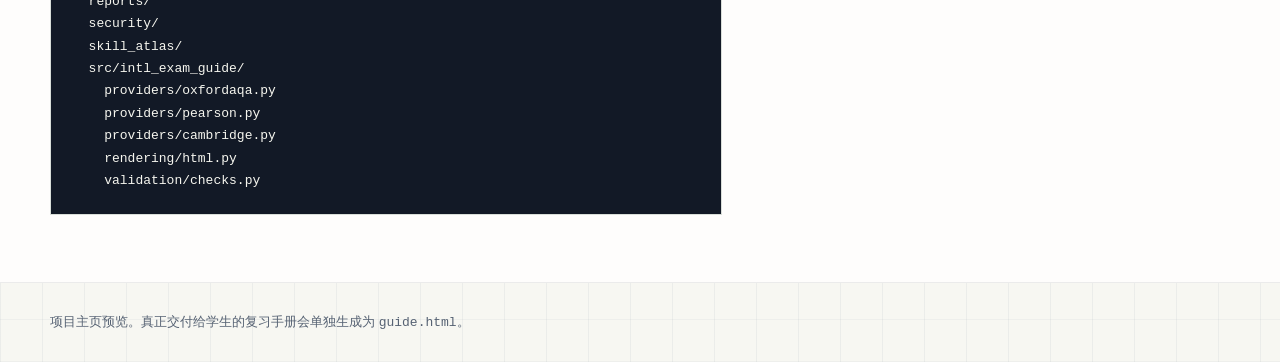
==== commit 28d771b2: "release: publish exam revision handbook v0.7.2" ====
--- a/docs/index.html
+++ b/docs/index.html
@@ -32,7 +32,7 @@
     "license": "https://opensource.org/license/mit",
     "programmingLanguage": "Python",
     "runtimePlatform": "Agent Skills compatible hosts",
-    "version": "0.7.1",
+    "version": "0.7.2",
     "dateModified": "2026-07-27",
     "keywords": "GCSE, IGCSE, A-Level, AP, AQA, Edexcel, CAIE, College Board, revision guide, Agent Skill"
   }
@@ -818,11 +818,11 @@
     <section class="hero">
       <div class="shell hero-grid">
         <div>
-          <div class="kicker">四个官方来源体系 · v0.7.1</div>
+          <div class="kicker">四个官方来源体系 · v0.7.2</div>
           <h1>Exam Revision Handbook</h1>
           <p class="lead">支持自动获取 AQA、Edexcel 的英国本土 GCSE、国际 IGCSE 与 A-Level 大纲，CAIE 的 Cambridge International IGCSE 与 A-Level 大纲，以及 College Board AP CED。把 Skill 链接交给你的 Agent，先完成外部生图能力预检，再确认来源体系、科目、语言和讲解风格；LLM 完成全量 HTML 审查后，才会导出可打印 PDF。其他体系不能自动获取，手动导入也可能出现未知兼容错误。</p>
           <div class="action-row">
-            <a class="button" href="https://github.com/mianbaofang/exam-revision-handbook/releases/download/v0.7.1/exam-revision-handbook-v0.7.1.zip">下载 Skill</a>
+            <a class="button" href="https://github.com/mianbaofang/exam-revision-handbook/releases/download/v0.7.2/exam-revision-handbook-v0.7.2.zip">下载 Skill</a>
             <a class="button secondary" href="index-en.html">English</a>
             <a class="button secondary" href="PROJECT_DETAILS.md">查看项目详情</a>
             <a class="button secondary" href="project-intro-animation.html">播放介绍动画</a>
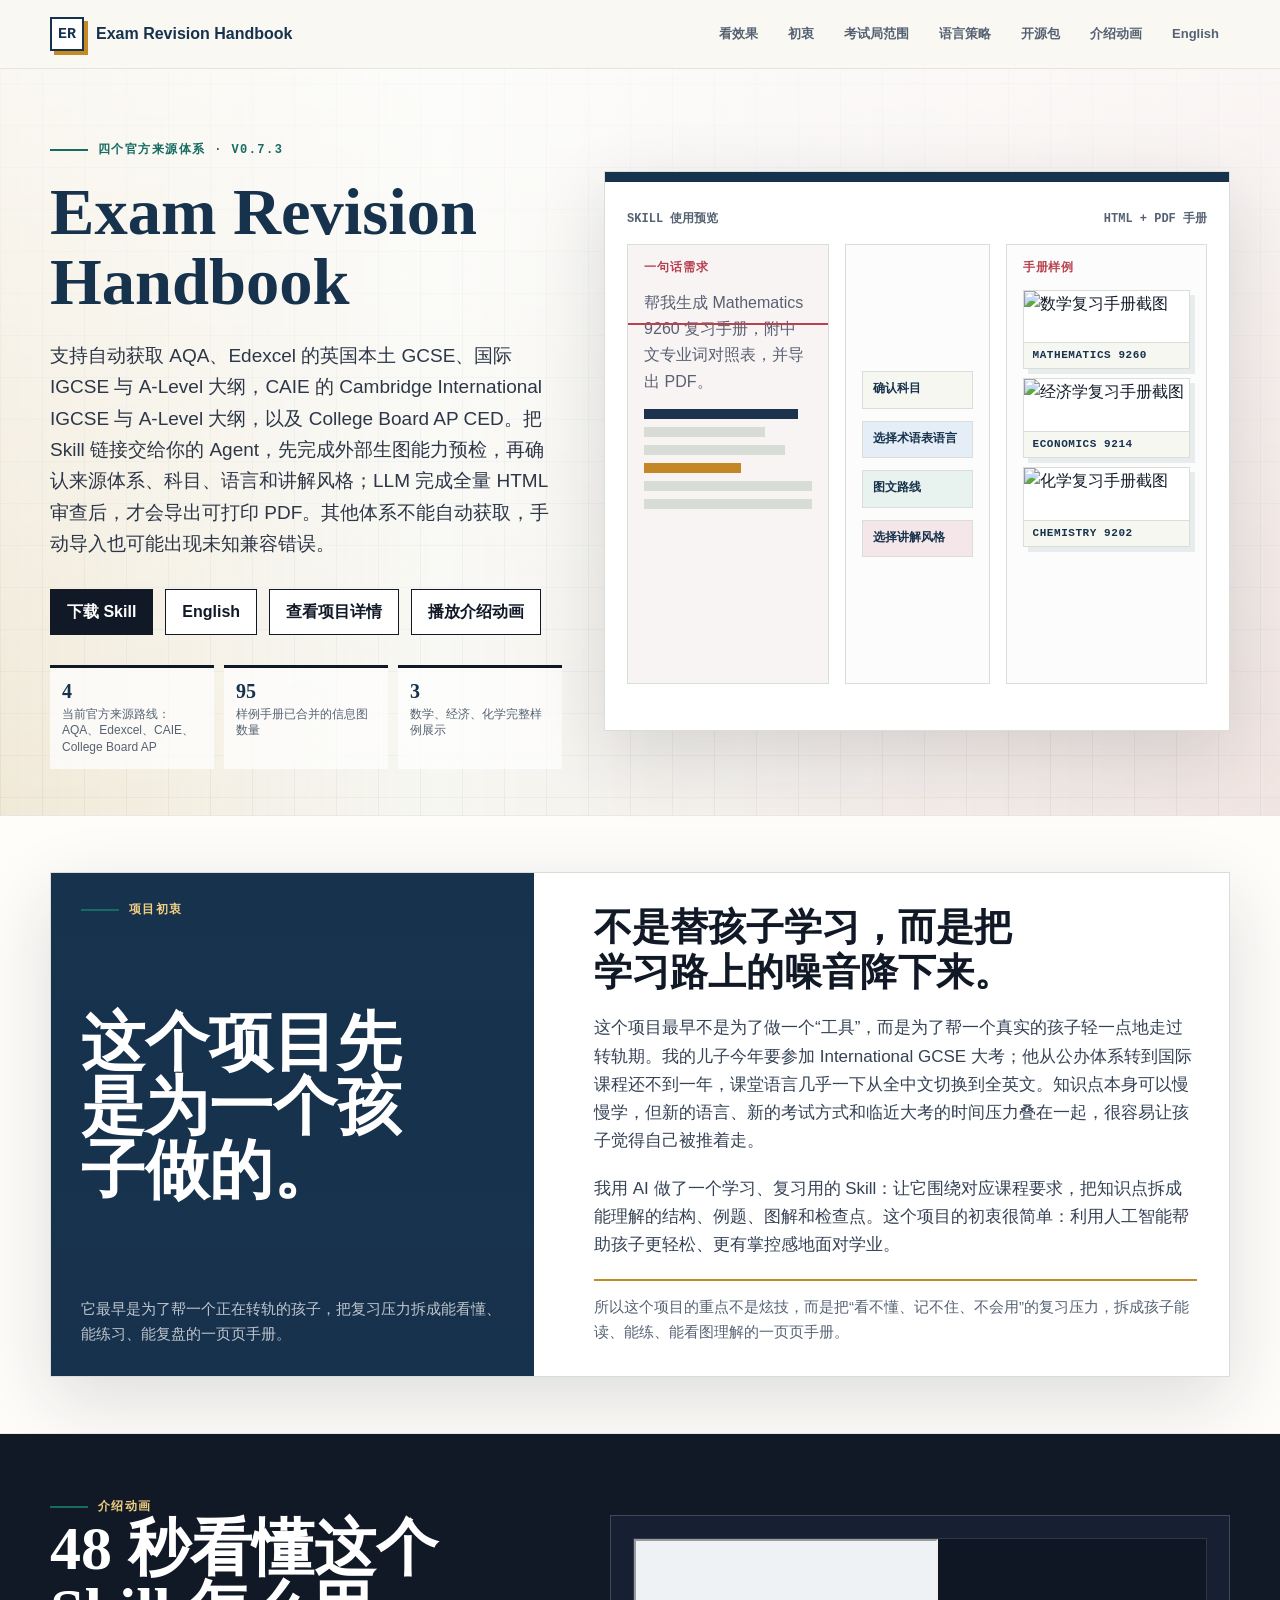
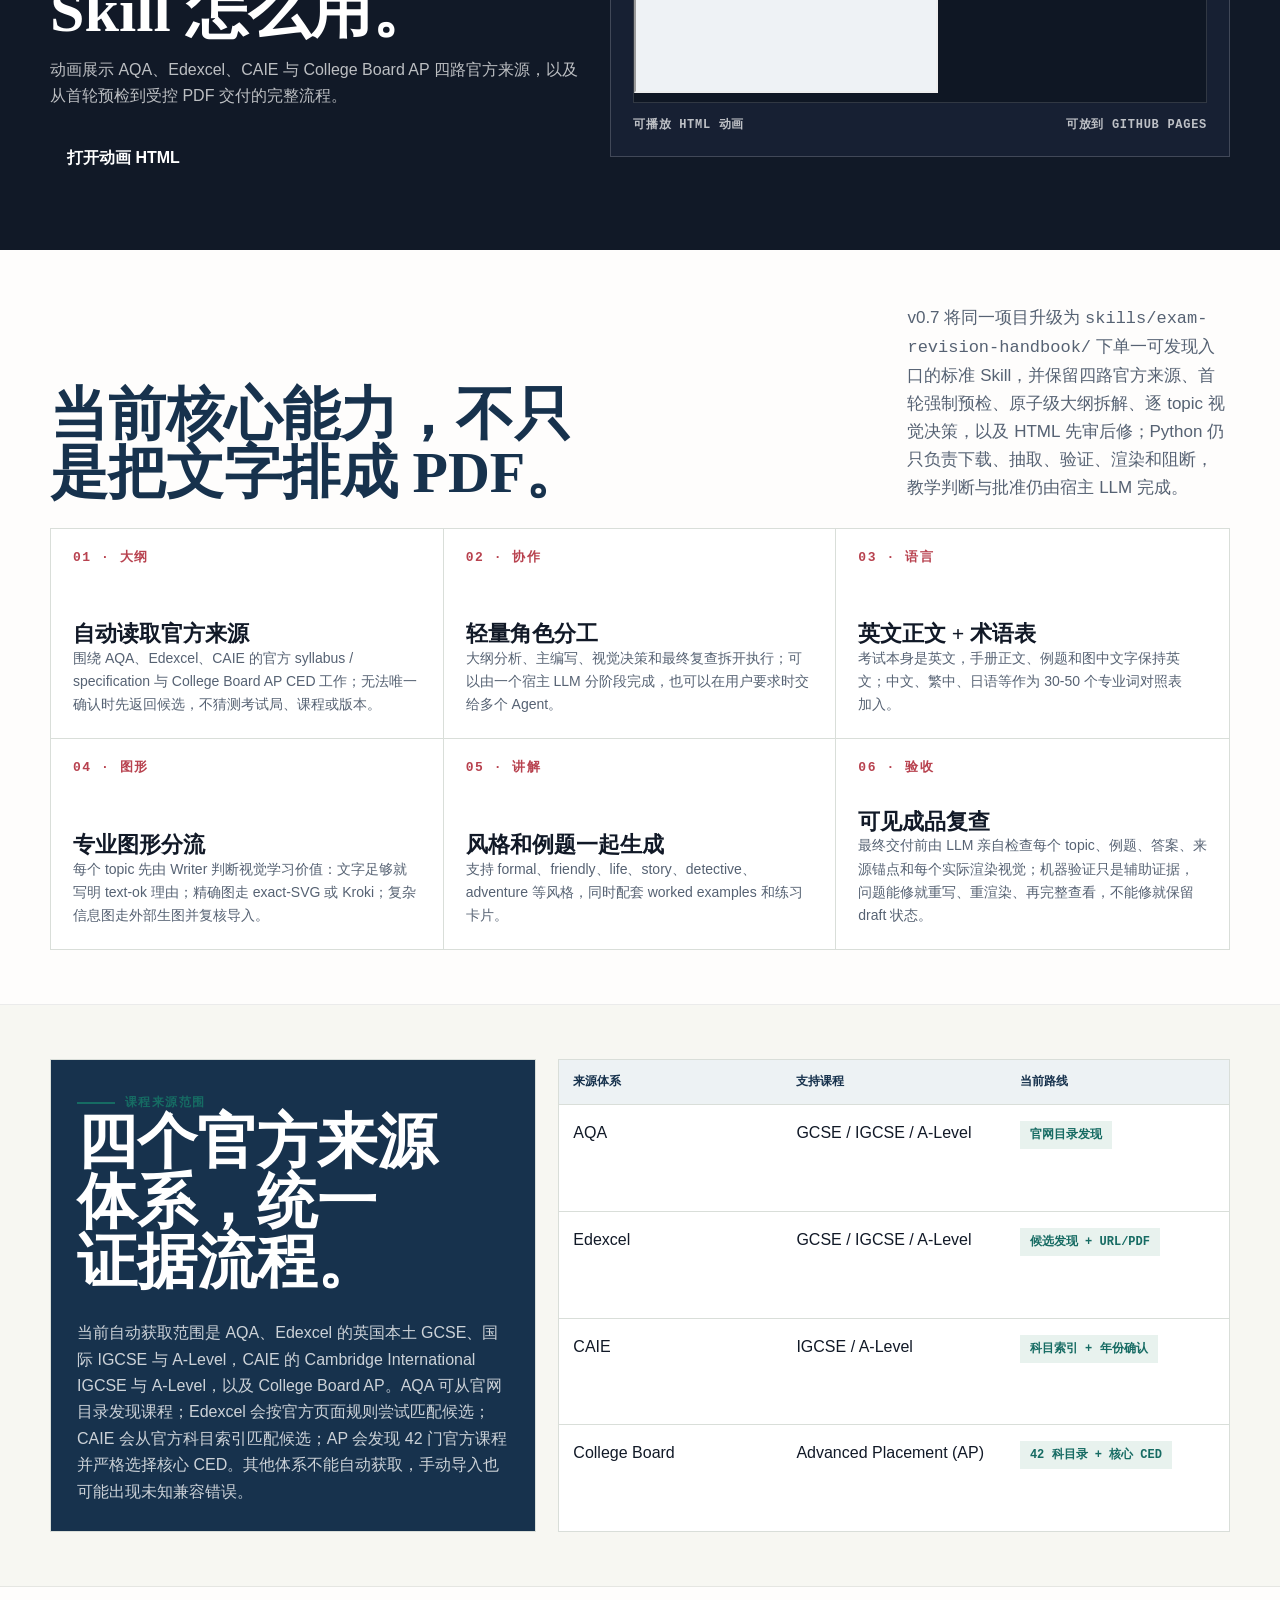
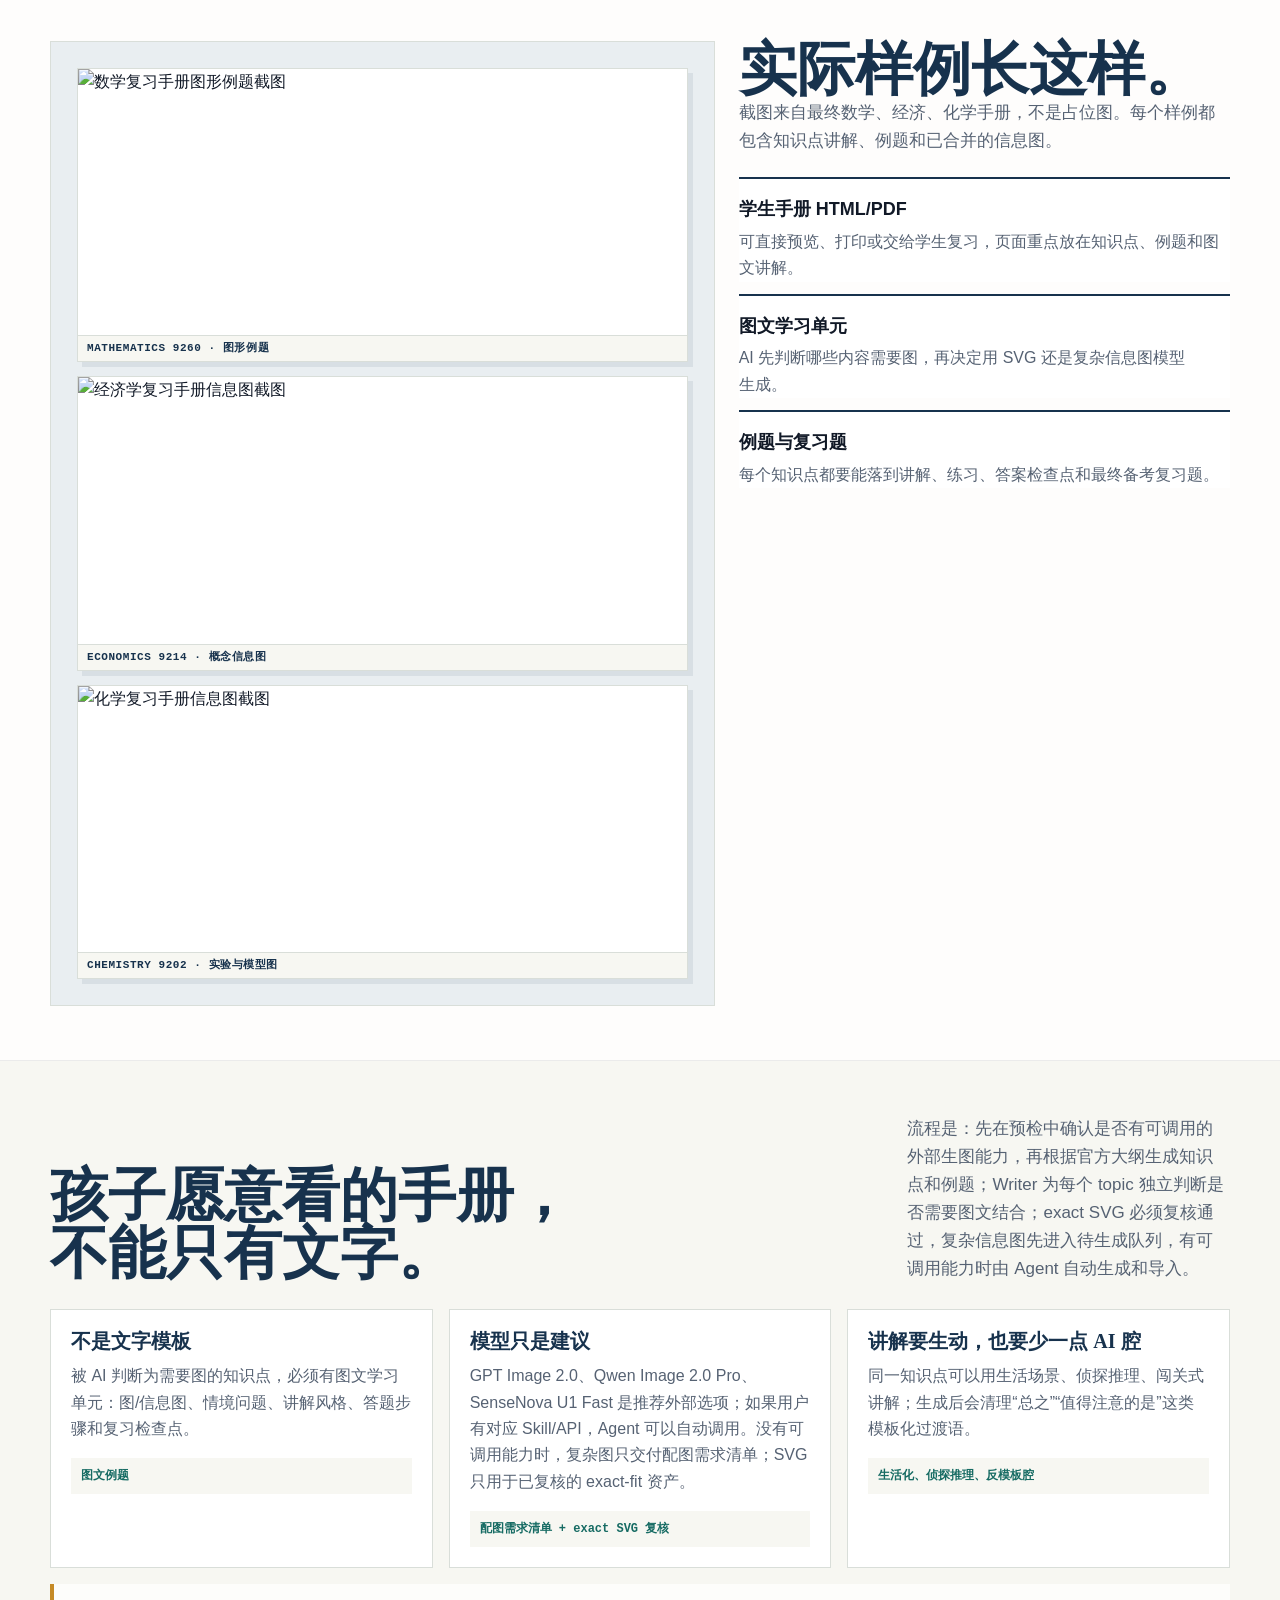
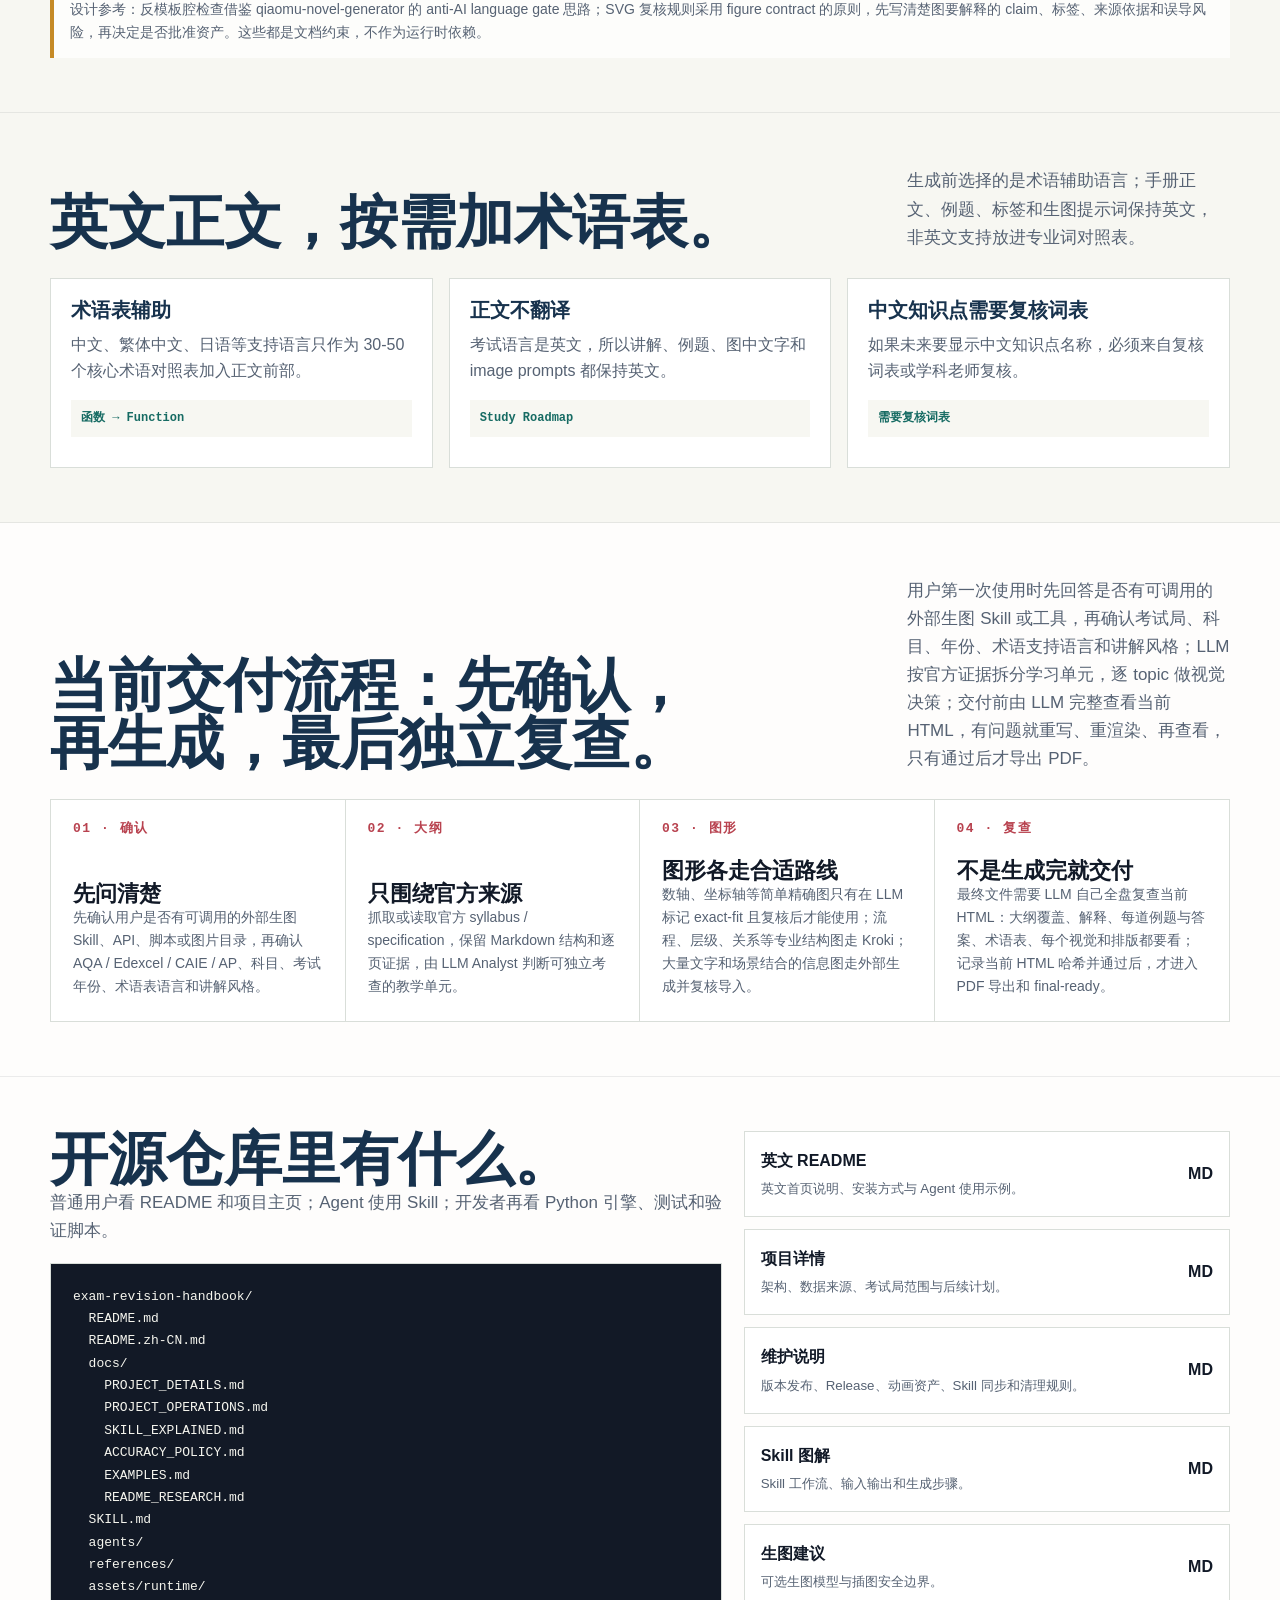
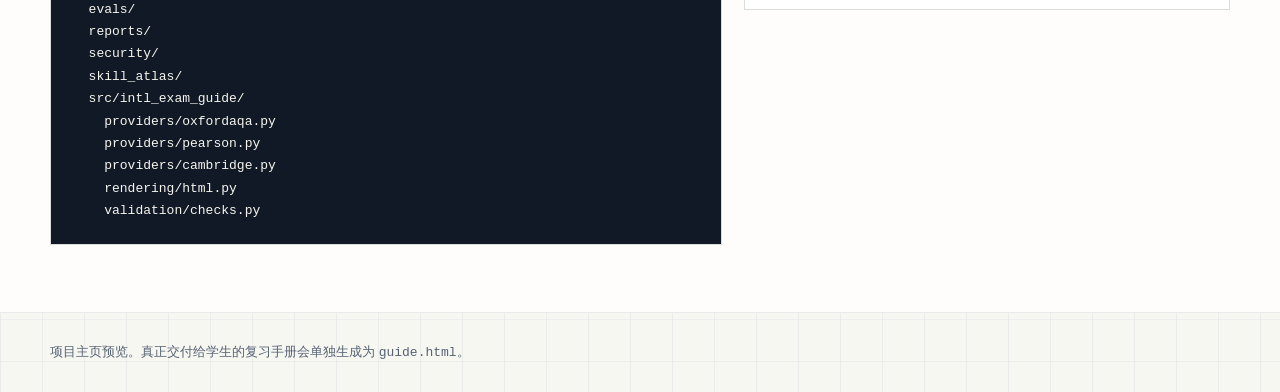
==== commit 974b817d: "release: publish exam revision handbook v0.7.3" ====
--- a/docs/index.html
+++ b/docs/index.html
@@ -32,7 +32,7 @@
     "license": "https://opensource.org/license/mit",
     "programmingLanguage": "Python",
     "runtimePlatform": "Agent Skills compatible hosts",
-    "version": "0.7.2",
+    "version": "0.7.3",
     "dateModified": "2026-07-27",
     "keywords": "GCSE, IGCSE, A-Level, AP, AQA, Edexcel, CAIE, College Board, revision guide, Agent Skill"
   }
@@ -818,11 +818,11 @@
     <section class="hero">
       <div class="shell hero-grid">
         <div>
-          <div class="kicker">四个官方来源体系 · v0.7.2</div>
+          <div class="kicker">四个官方来源体系 · v0.7.3</div>
           <h1>Exam Revision Handbook</h1>
           <p class="lead">支持自动获取 AQA、Edexcel 的英国本土 GCSE、国际 IGCSE 与 A-Level 大纲，CAIE 的 Cambridge International IGCSE 与 A-Level 大纲，以及 College Board AP CED。把 Skill 链接交给你的 Agent，先完成外部生图能力预检，再确认来源体系、科目、语言和讲解风格；LLM 完成全量 HTML 审查后，才会导出可打印 PDF。其他体系不能自动获取，手动导入也可能出现未知兼容错误。</p>
           <div class="action-row">
-            <a class="button" href="https://github.com/mianbaofang/exam-revision-handbook/releases/download/v0.7.2/exam-revision-handbook-v0.7.2.zip">下载 Skill</a>
+            <a class="button" href="https://github.com/mianbaofang/exam-revision-handbook/releases/download/v0.7.3/exam-revision-handbook-v0.7.3.zip">下载 Skill</a>
             <a class="button secondary" href="index-en.html">English</a>
             <a class="button secondary" href="PROJECT_DETAILS.md">查看项目详情</a>
             <a class="button secondary" href="project-intro-animation.html">播放介绍动画</a>
@@ -932,7 +932,7 @@
       <div class="shell">
         <div class="section-head">
           <h2>当前核心能力，不只是把文字排成 PDF。</h2>
-          <p>v0.7 将同一项目升级为根目录单一权威入口的标准 Skill，并保留四路官方来源、首轮强制预检、原子级大纲拆解、逐 topic 视觉决策，以及 HTML 先审后修；Python 仍只负责下载、抽取、验证、渲染和阻断，教学判断与批准仍由宿主 LLM 完成。</p>
+          <p>v0.7 将同一项目升级为 <code>skills/exam-revision-handbook/</code> 下单一可发现入口的标准 Skill，并保留四路官方来源、首轮强制预检、原子级大纲拆解、逐 topic 视觉决策，以及 HTML 先审后修；Python 仍只负责下载、抽取、验证、渲染和阻断，教学判断与批准仍由宿主 LLM 完成。</p>
         </div>
         <div class="flow capability-flow">
           <article class="flow-item">
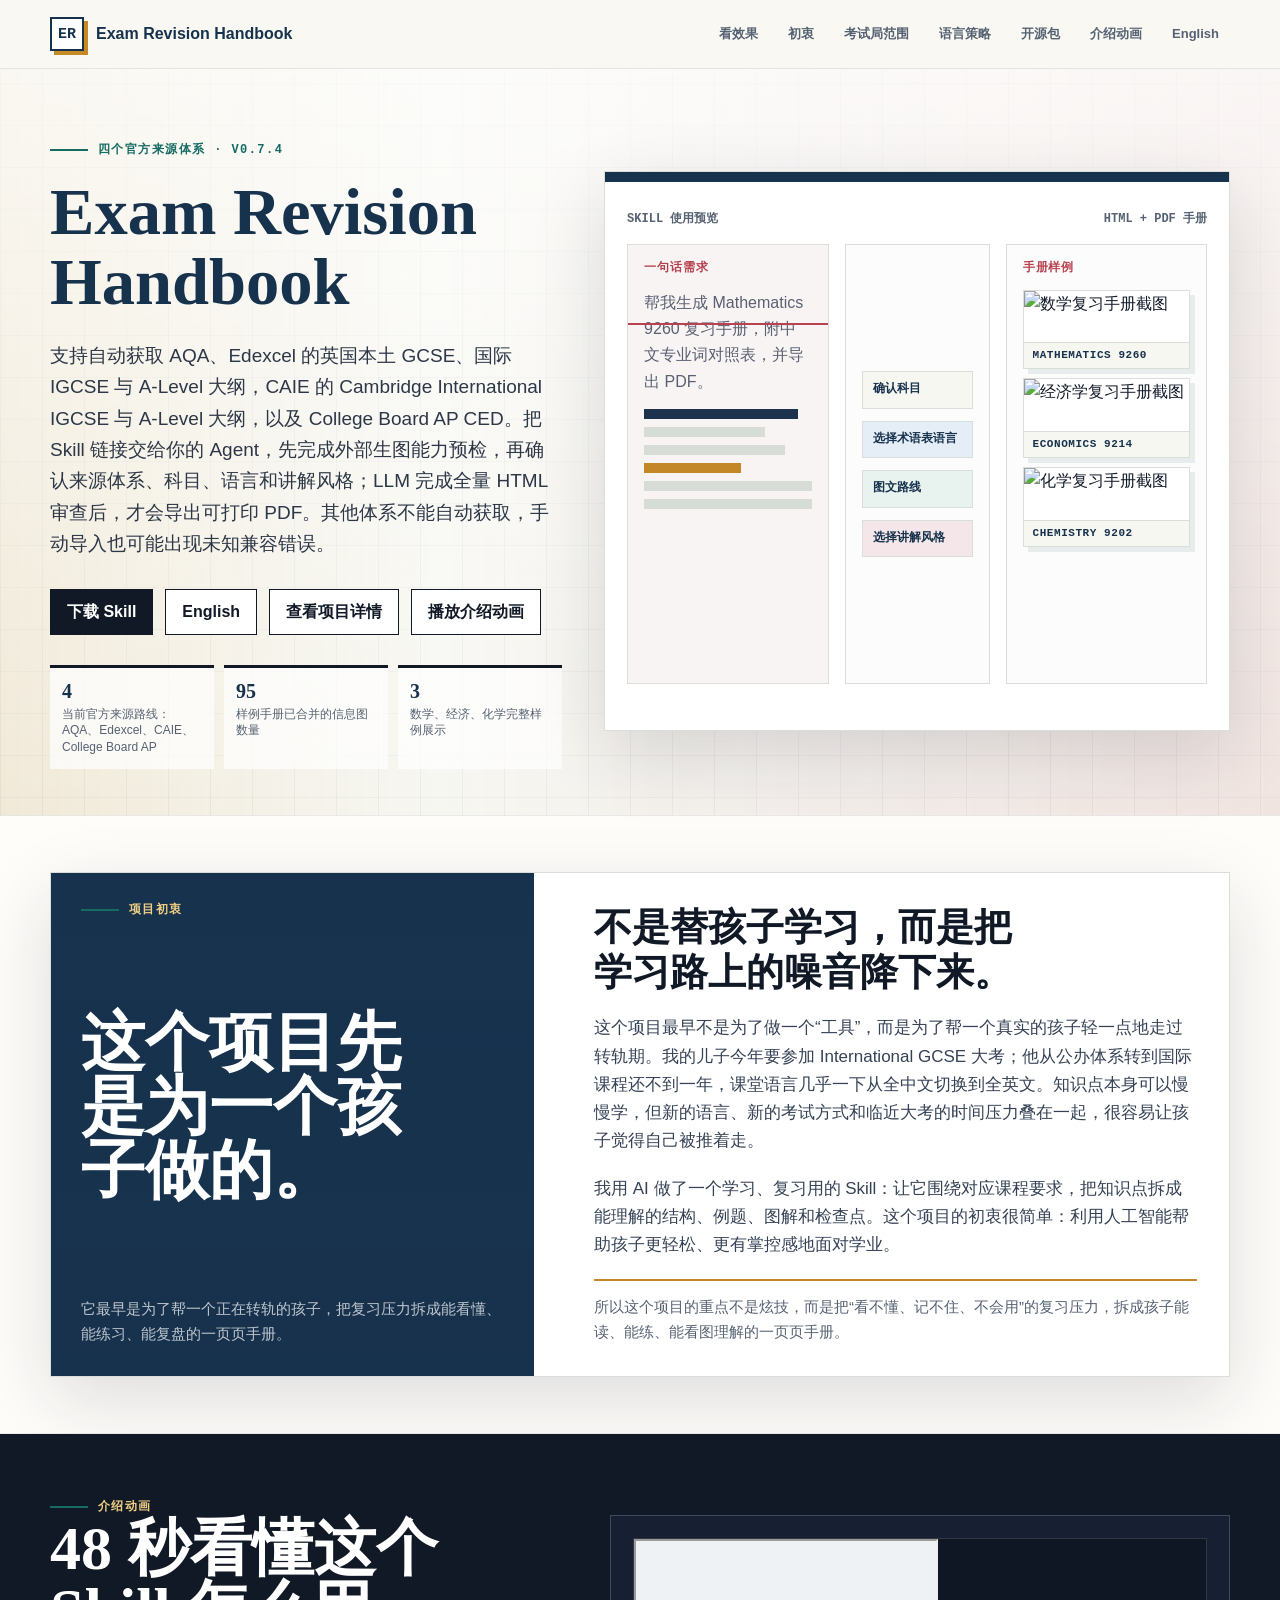
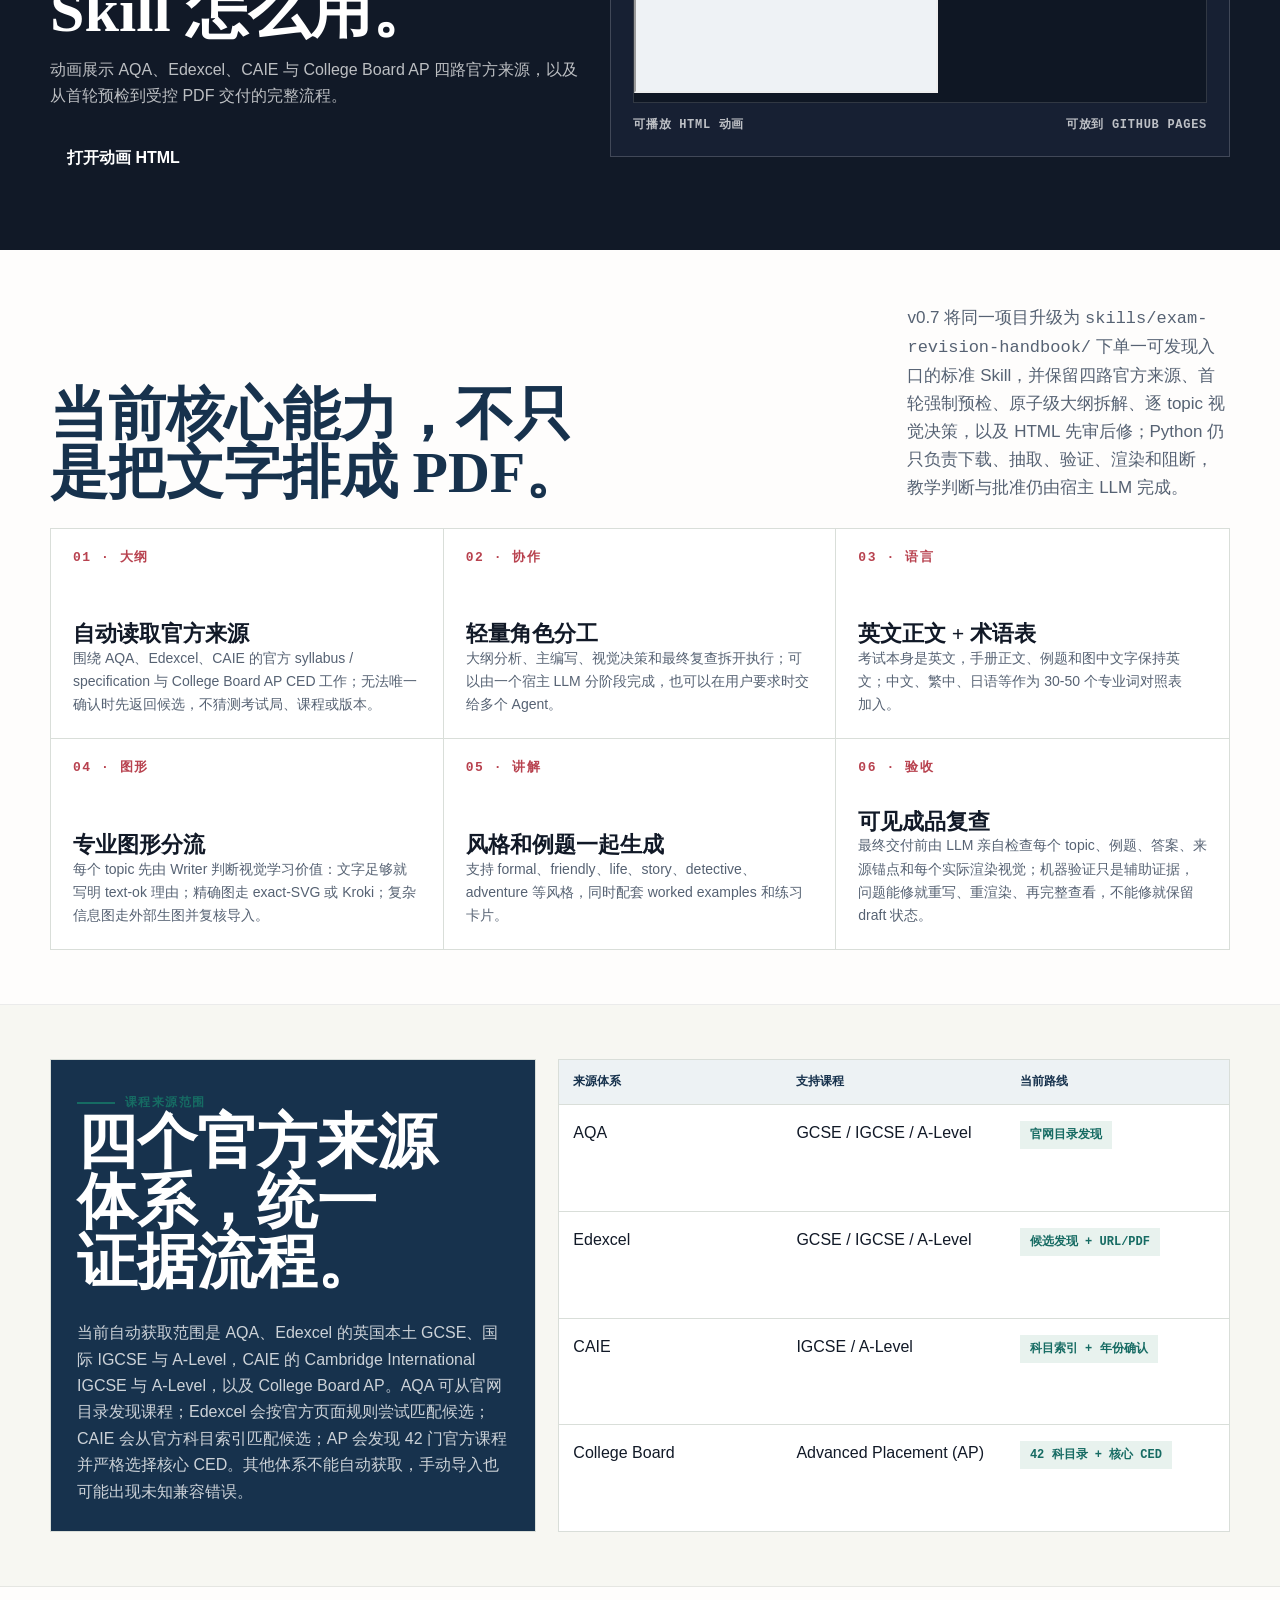
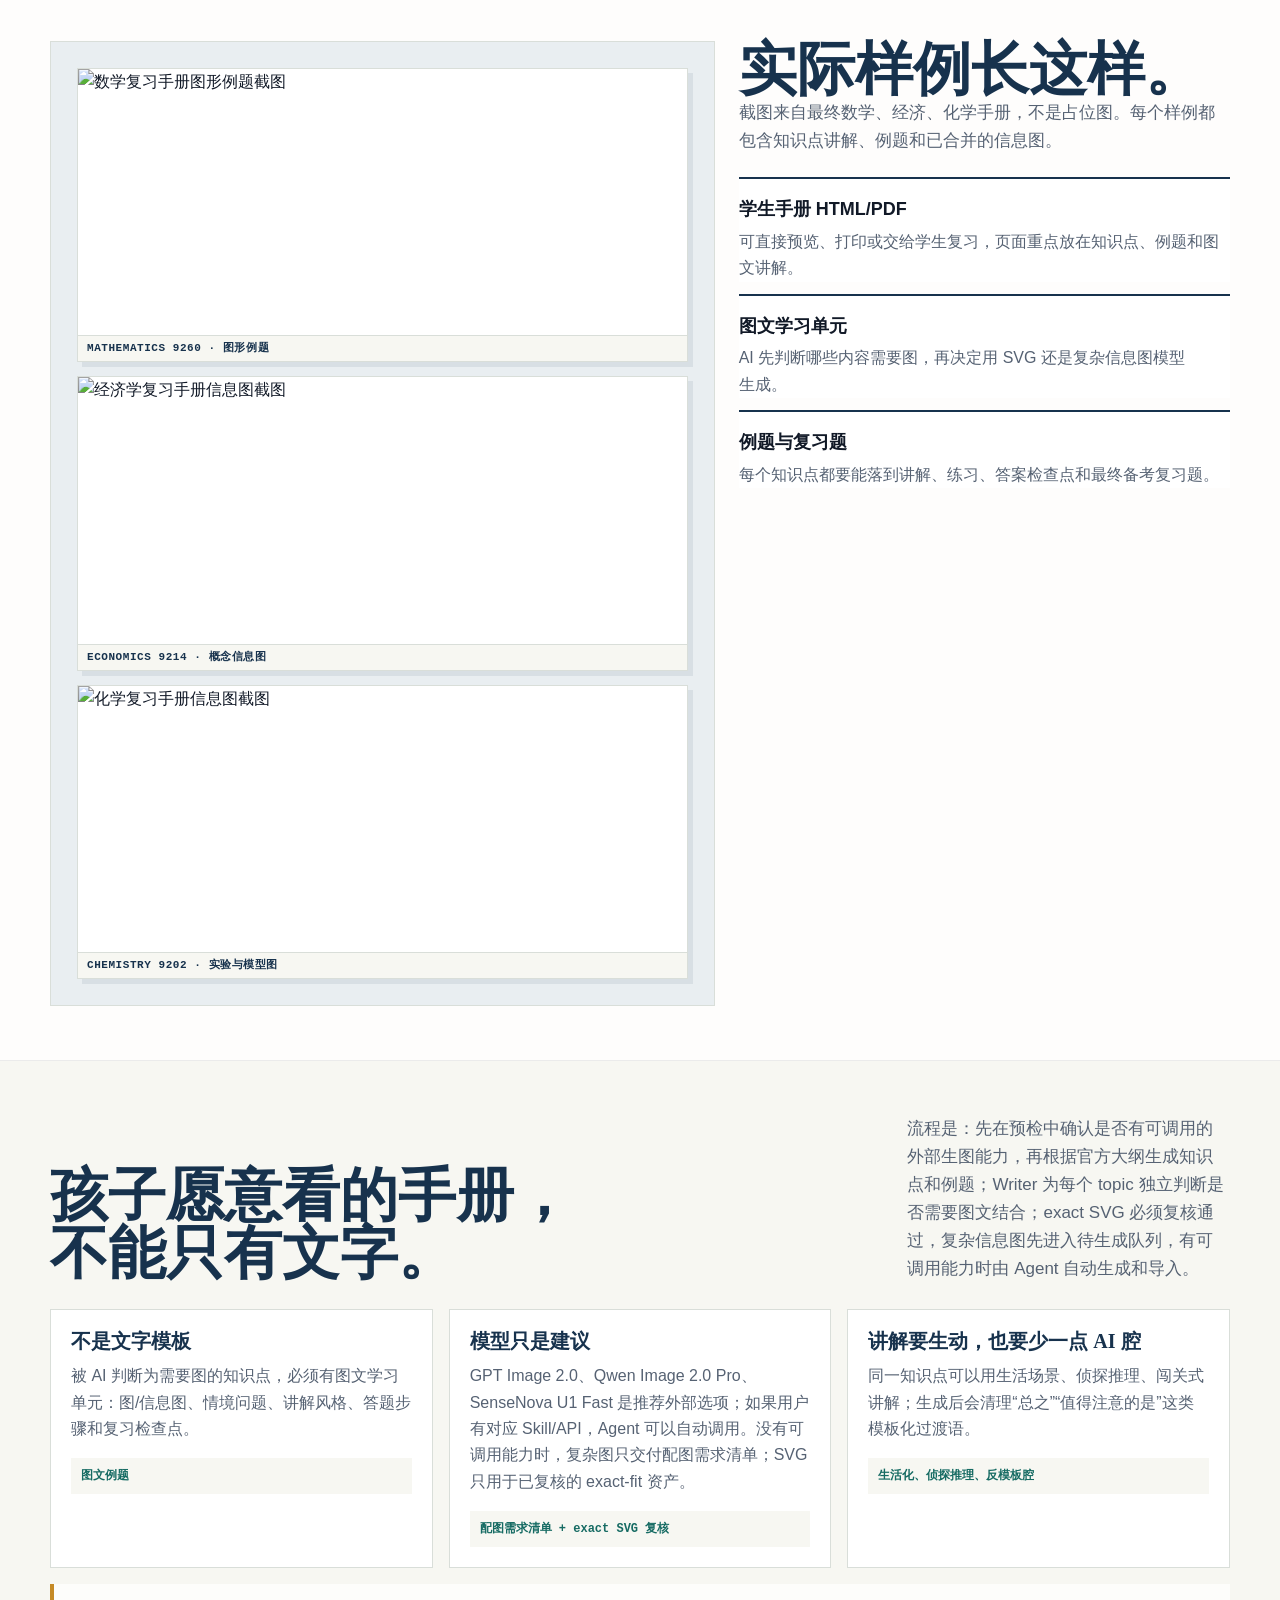
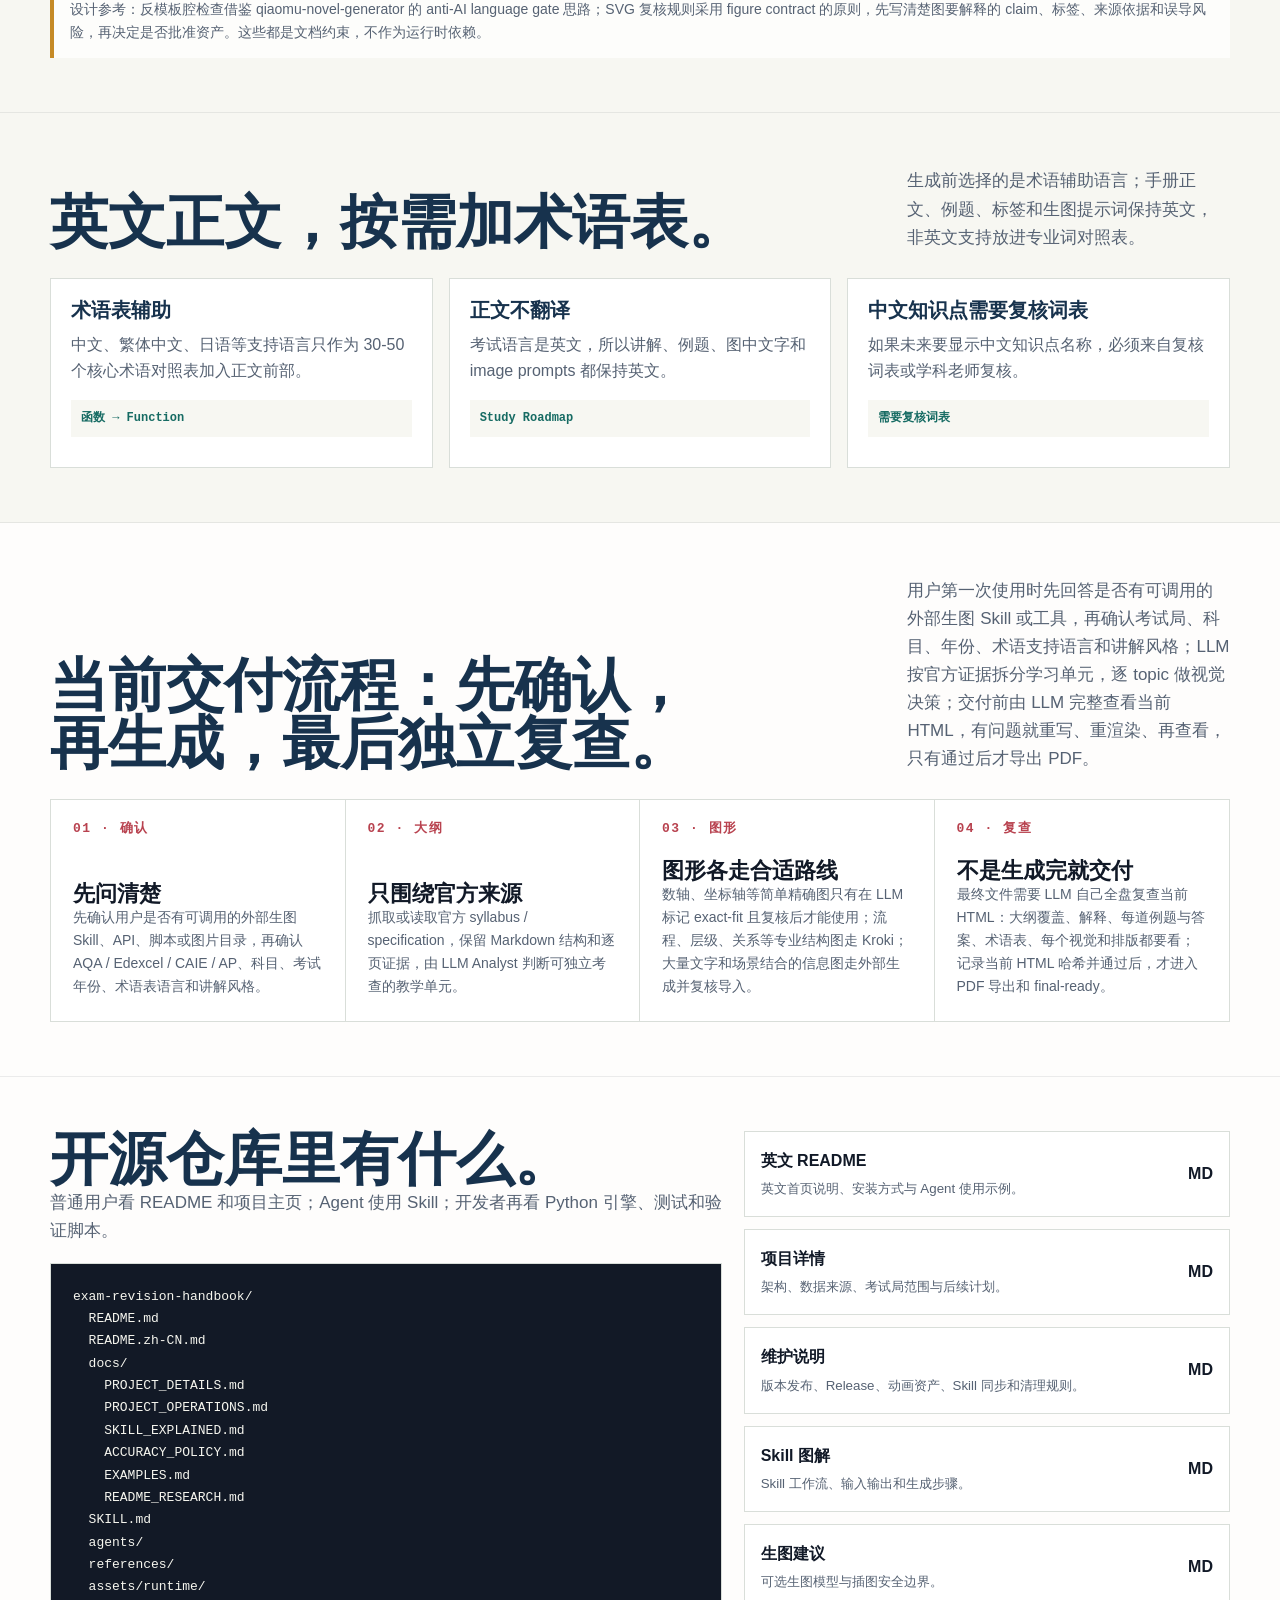
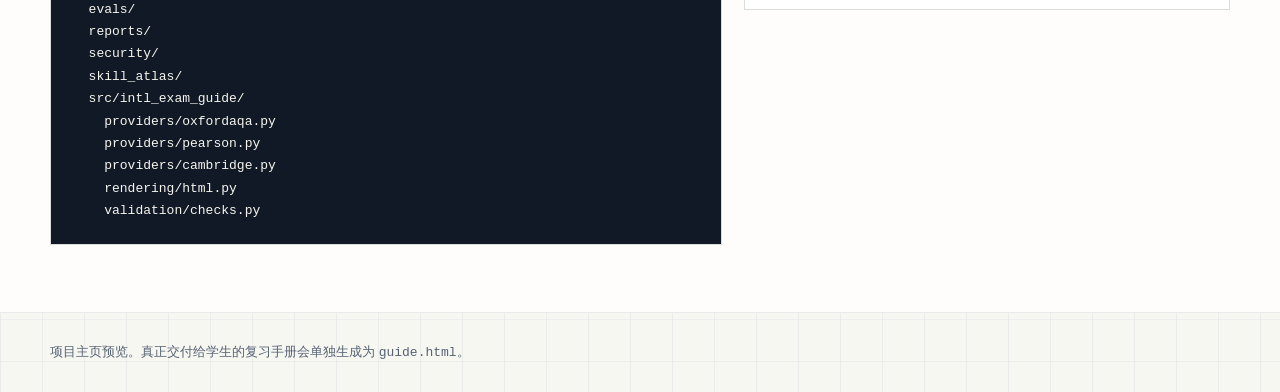
==== commit 4d0fa4b0: "release: publish exam revision handbook v0.7.4" ====
--- a/docs/index.html
+++ b/docs/index.html
@@ -32,8 +32,8 @@
     "license": "https://opensource.org/license/mit",
     "programmingLanguage": "Python",
     "runtimePlatform": "Agent Skills compatible hosts",
-    "version": "0.7.3",
-    "dateModified": "2026-07-27",
+    "version": "0.7.4",
+    "dateModified": "2026-08-17",
     "keywords": "GCSE, IGCSE, A-Level, AP, AQA, Edexcel, CAIE, College Board, revision guide, Agent Skill"
   }
   </script>
@@ -818,11 +818,11 @@
     <section class="hero">
       <div class="shell hero-grid">
         <div>
-          <div class="kicker">四个官方来源体系 · v0.7.3</div>
+          <div class="kicker">四个官方来源体系 · v0.7.4</div>
           <h1>Exam Revision Handbook</h1>
           <p class="lead">支持自动获取 AQA、Edexcel 的英国本土 GCSE、国际 IGCSE 与 A-Level 大纲，CAIE 的 Cambridge International IGCSE 与 A-Level 大纲，以及 College Board AP CED。把 Skill 链接交给你的 Agent，先完成外部生图能力预检，再确认来源体系、科目、语言和讲解风格；LLM 完成全量 HTML 审查后，才会导出可打印 PDF。其他体系不能自动获取，手动导入也可能出现未知兼容错误。</p>
           <div class="action-row">
-            <a class="button" href="https://github.com/mianbaofang/exam-revision-handbook/releases/download/v0.7.3/exam-revision-handbook-v0.7.3.zip">下载 Skill</a>
+            <a class="button" href="https://github.com/mianbaofang/exam-revision-handbook/releases/download/v0.7.4/exam-revision-handbook-v0.7.4.zip">下载 Skill</a>
             <a class="button secondary" href="index-en.html">English</a>
             <a class="button secondary" href="PROJECT_DETAILS.md">查看项目详情</a>
             <a class="button secondary" href="project-intro-animation.html">播放介绍动画</a>
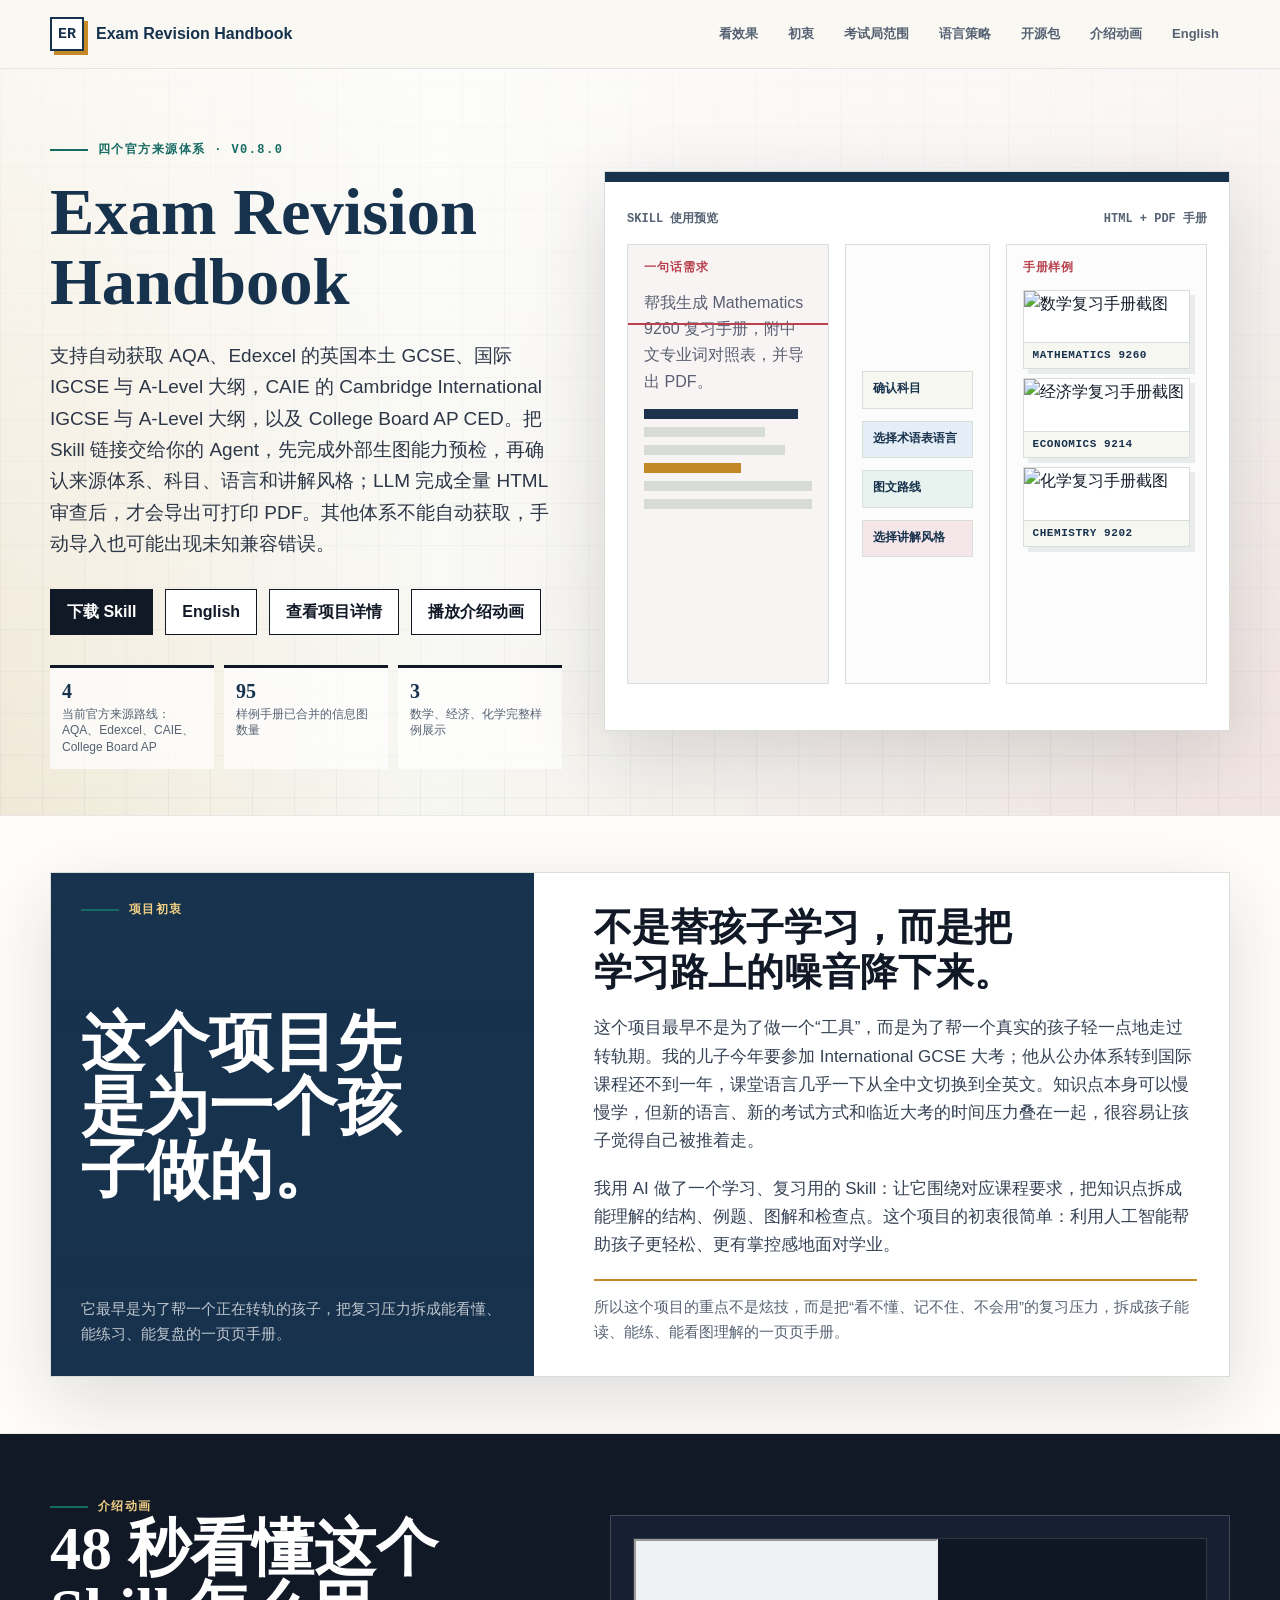
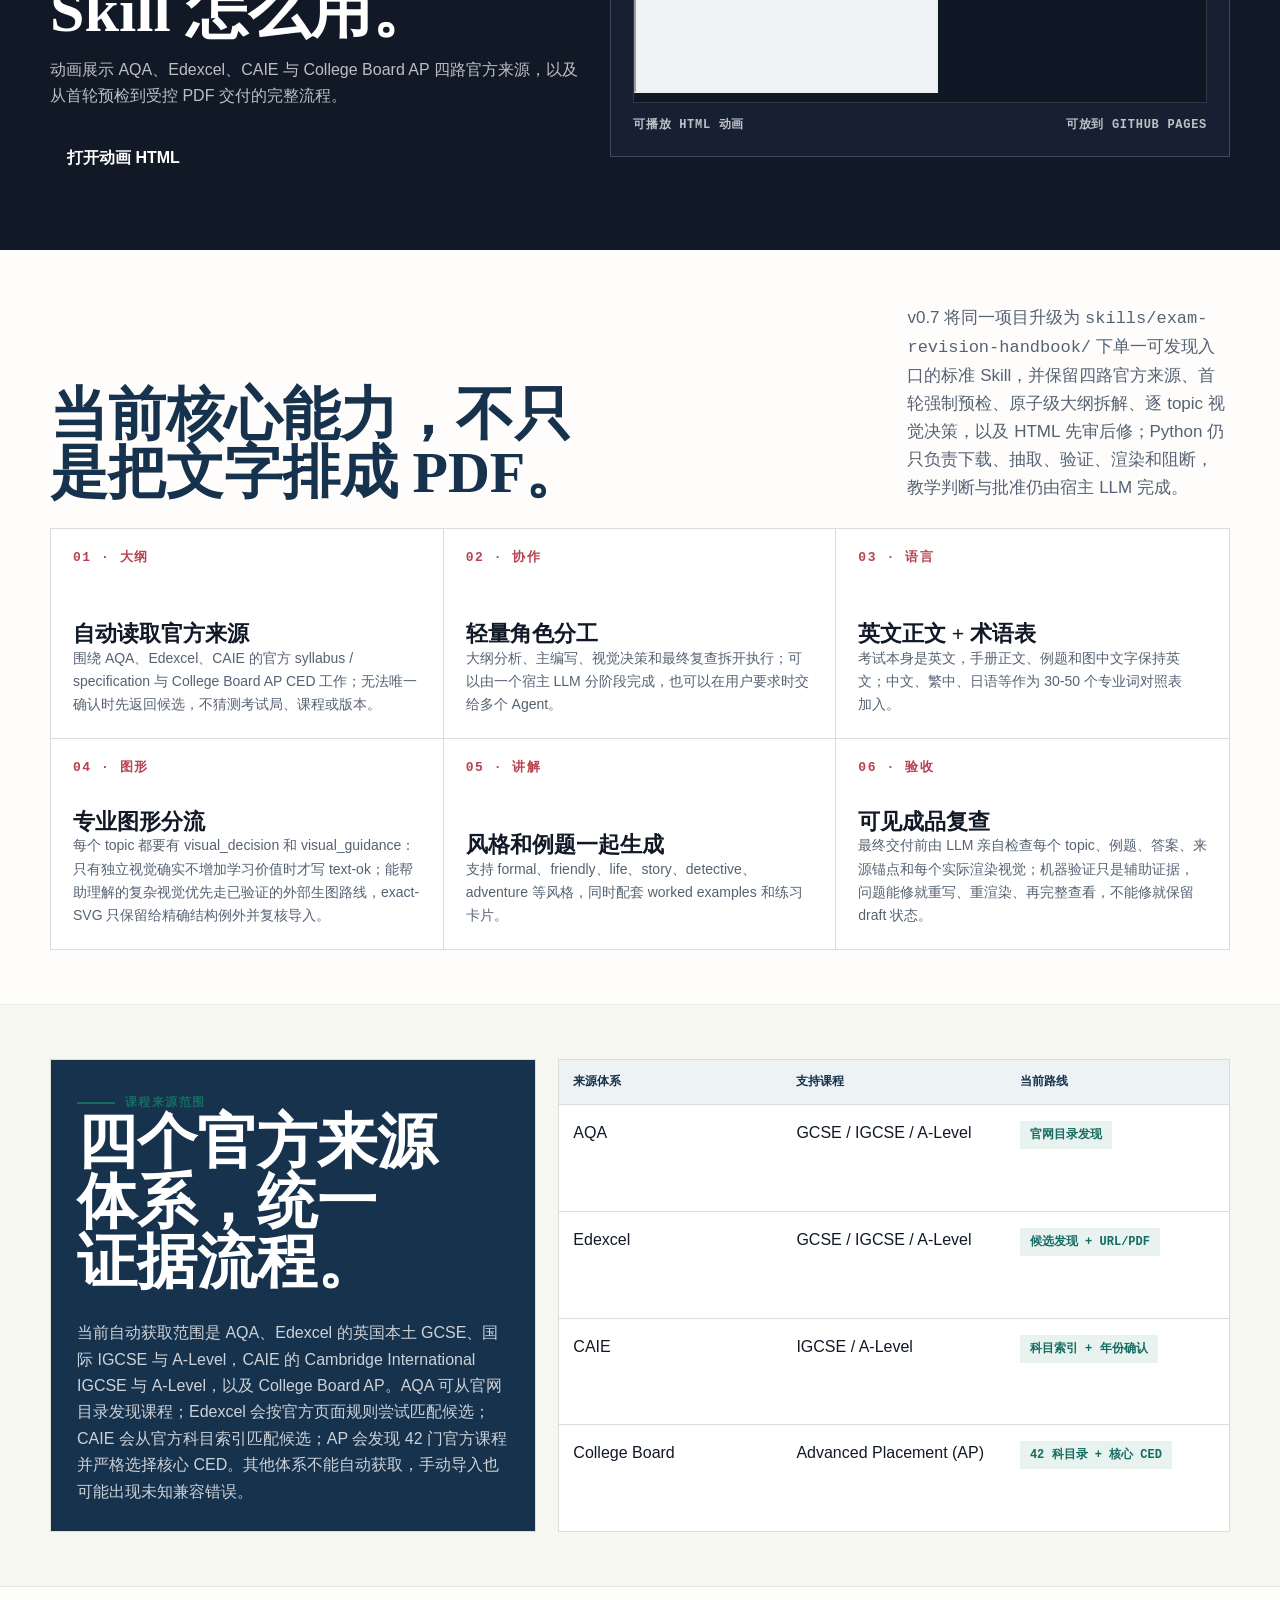
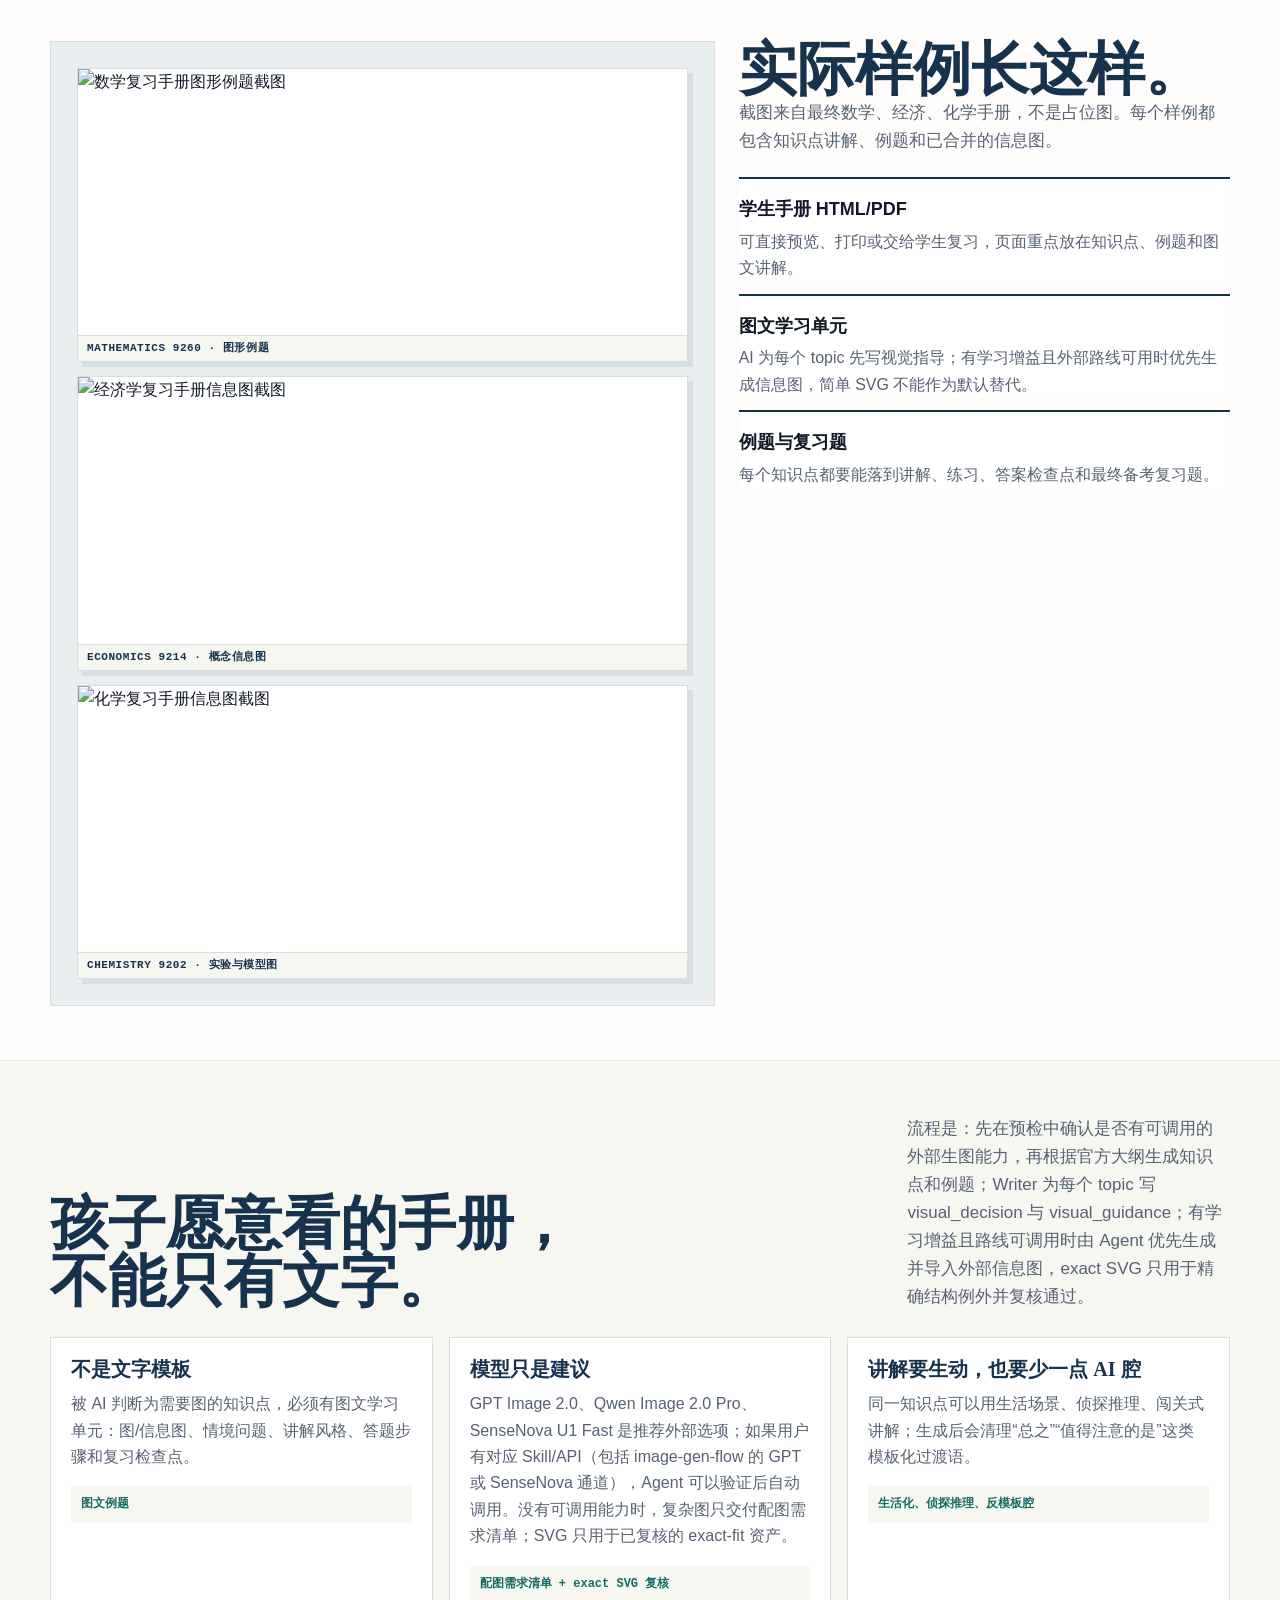
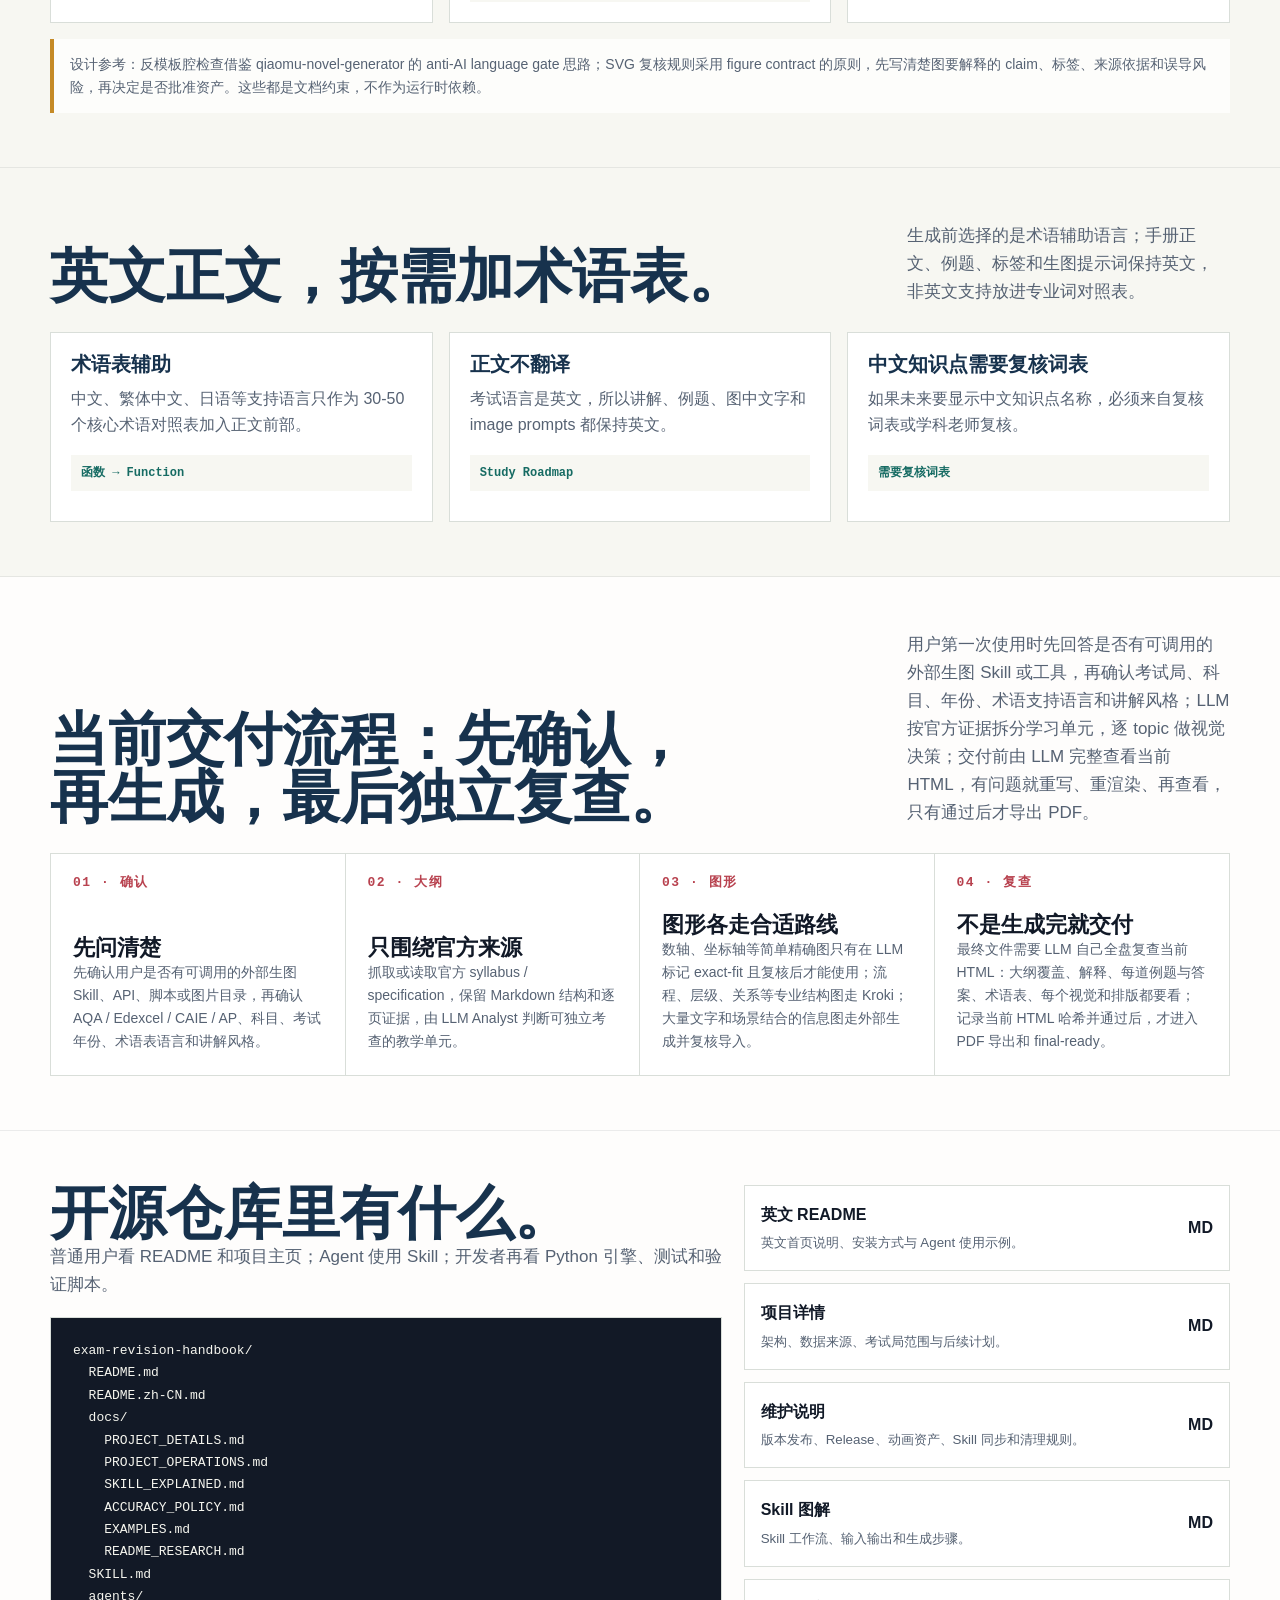
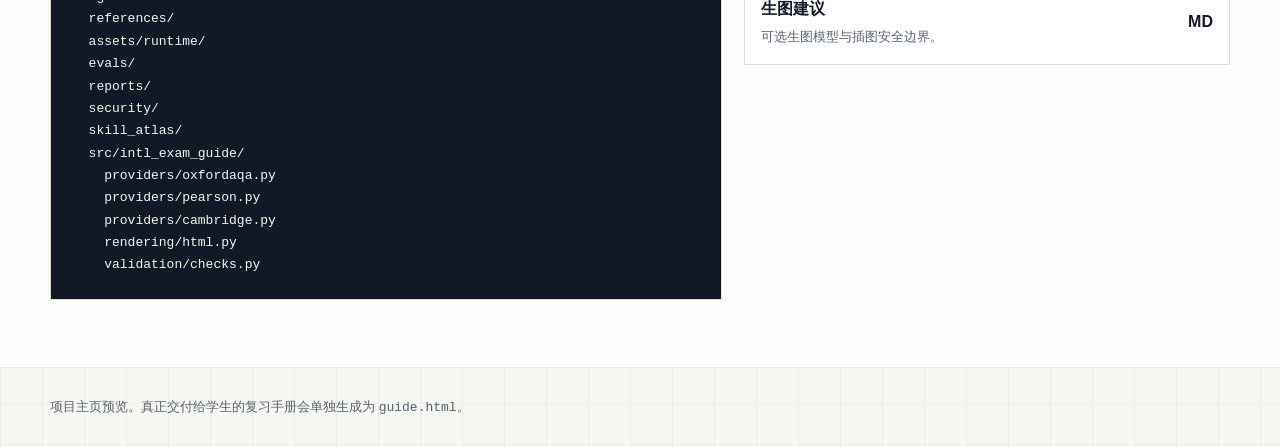
==== commit 3663d79d: "release: exam-revision-handbook v0.8.0 - version 0.8.0 across pyproject, both manifests, engine __ve" ====
--- a/docs/index.html
+++ b/docs/index.html
@@ -32,7 +32,7 @@
     "license": "https://opensource.org/license/mit",
     "programmingLanguage": "Python",
     "runtimePlatform": "Agent Skills compatible hosts",
-    "version": "0.7.4",
+    "version": "0.8.0",
     "dateModified": "2026-08-17",
     "keywords": "GCSE, IGCSE, A-Level, AP, AQA, Edexcel, CAIE, College Board, revision guide, Agent Skill"
   }
@@ -818,11 +818,11 @@
     <section class="hero">
       <div class="shell hero-grid">
         <div>
-          <div class="kicker">四个官方来源体系 · v0.7.4</div>
+          <div class="kicker">四个官方来源体系 · v0.8.0</div>
           <h1>Exam Revision Handbook</h1>
           <p class="lead">支持自动获取 AQA、Edexcel 的英国本土 GCSE、国际 IGCSE 与 A-Level 大纲，CAIE 的 Cambridge International IGCSE 与 A-Level 大纲，以及 College Board AP CED。把 Skill 链接交给你的 Agent，先完成外部生图能力预检，再确认来源体系、科目、语言和讲解风格；LLM 完成全量 HTML 审查后，才会导出可打印 PDF。其他体系不能自动获取，手动导入也可能出现未知兼容错误。</p>
           <div class="action-row">
-            <a class="button" href="https://github.com/mianbaofang/exam-revision-handbook/releases/download/v0.7.4/exam-revision-handbook-v0.7.4.zip">下载 Skill</a>
+            <a class="button" href="https://github.com/mianbaofang/exam-revision-handbook/releases/download/v0.8.0/exam-revision-handbook-v0.8.0.zip">下载 Skill</a>
             <a class="button secondary" href="index-en.html">English</a>
             <a class="button secondary" href="PROJECT_DETAILS.md">查看项目详情</a>
             <a class="button secondary" href="project-intro-animation.html">播放介绍动画</a>
@@ -960,7 +960,7 @@
             <div class="num">04 · 图形</div>
             <div>
               <h3>专业图形分流</h3>
-              <p>每个 topic 先由 Writer 判断视觉学习价值：文字足够就写明 text-ok 理由；精确图走 exact-SVG 或 Kroki；复杂信息图走外部生图并复核导入。</p>
+              <p>每个 topic 都要有 visual_decision 和 visual_guidance：只有独立视觉确实不增加学习价值时才写 text-ok；能帮助理解的复杂视觉优先走已验证的外部生图路线，exact-SVG 只保留给精确结构例外并复核导入。</p>
             </div>
           </article>
           <article class="flow-item">
@@ -1051,7 +1051,7 @@
           </article>
           <article class="check">
             <h3>图文学习单元</h3>
-            <p>AI 先判断哪些内容需要图，再决定用 SVG 还是复杂信息图模型生成。</p>
+            <p>AI 为每个 topic 先写视觉指导；有学习增益且外部路线可用时优先生成信息图，简单 SVG 不能作为默认替代。</p>
           </article>
           <article class="check">
             <h3>例题与复习题</h3>
@@ -1065,7 +1065,7 @@
       <div class="shell">
         <div class="section-head">
           <h2>孩子愿意看的手册，不能只有文字。</h2>
-          <p>流程是：先在预检中确认是否有可调用的外部生图能力，再根据官方大纲生成知识点和例题；Writer 为每个 topic 独立判断是否需要图文结合；exact SVG 必须复核通过，复杂信息图先进入待生成队列，有可调用能力时由 Agent 自动生成和导入。</p>
+          <p>流程是：先在预检中确认是否有可调用的外部生图能力，再根据官方大纲生成知识点和例题；Writer 为每个 topic 写 visual_decision 与 visual_guidance；有学习增益且路线可调用时由 Agent 优先生成并导入外部信息图，exact SVG 只用于精确结构例外并复核通过。</p>
         </div>
         <div class="language">
           <article>
@@ -1075,7 +1075,7 @@
           </article>
           <article>
             <h3>模型只是建议</h3>
-            <p>GPT Image 2.0、Qwen Image 2.0 Pro、SenseNova U1 Fast 是推荐外部选项；如果用户有对应 Skill/API，Agent 可以自动调用。没有可调用能力时，复杂图只交付配图需求清单；SVG 只用于已复核的 exact-fit 资产。</p>
+            <p>GPT Image 2.0、Qwen Image 2.0 Pro、SenseNova U1 Fast 是推荐外部选项；如果用户有对应 Skill/API（包括 image-gen-flow 的 GPT 或 SenseNova 通道），Agent 可以验证后自动调用。没有可调用能力时，复杂图只交付配图需求清单；SVG 只用于已复核的 exact-fit 资产。</p>
             <div class="sample">配图需求清单 + exact SVG 复核</div>
           </article>
           <article>
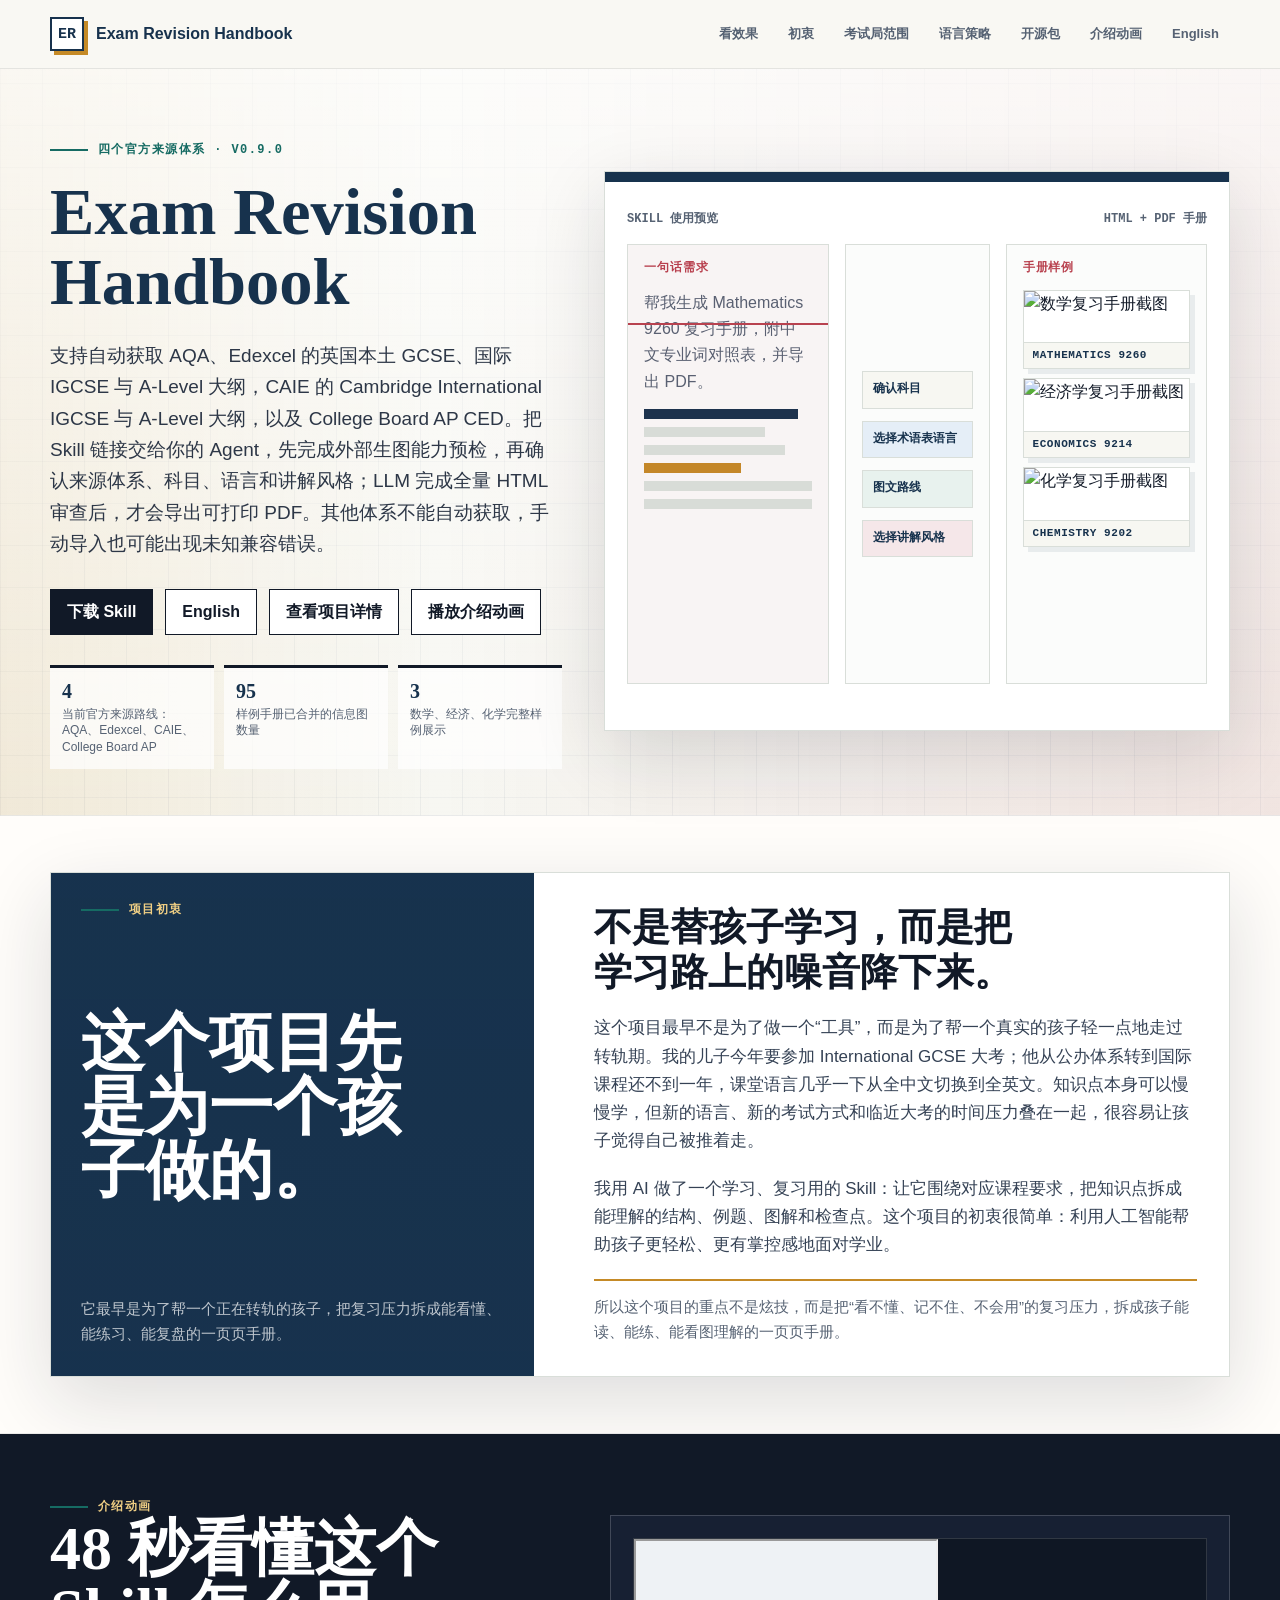
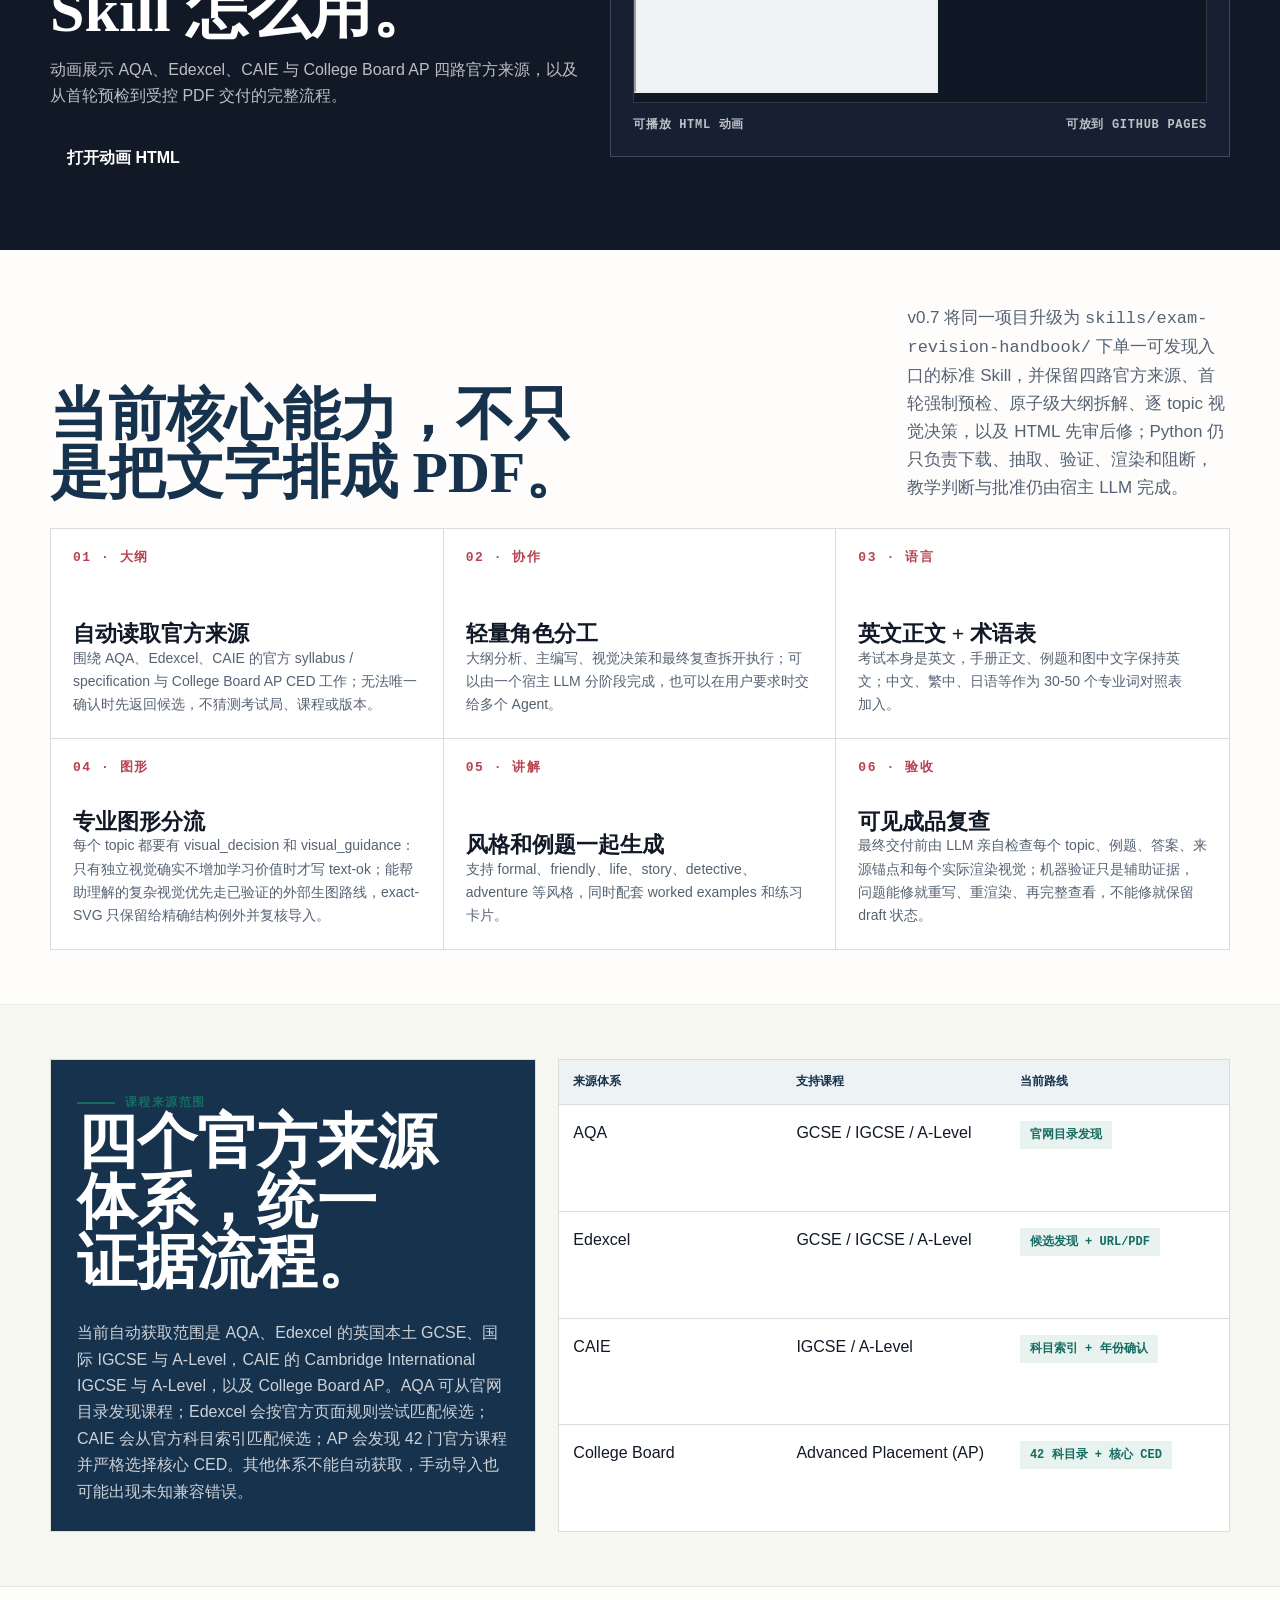
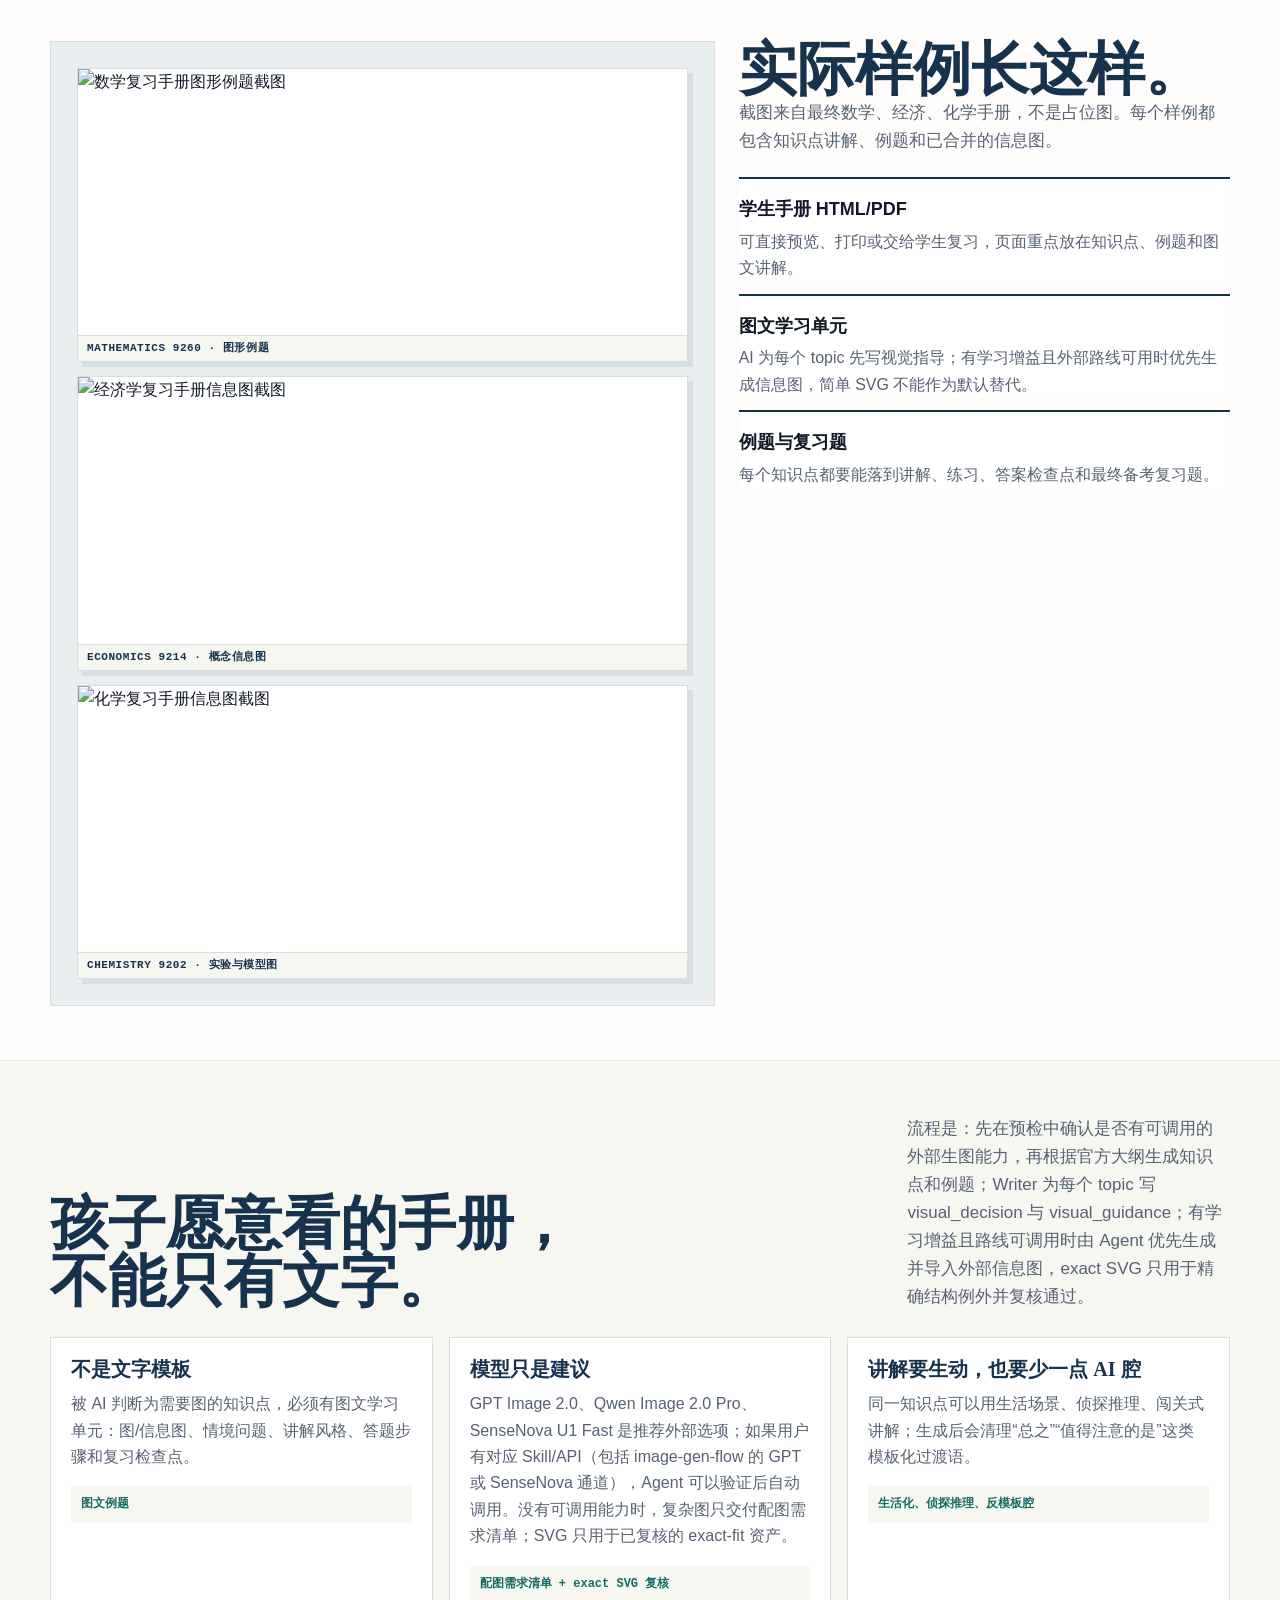
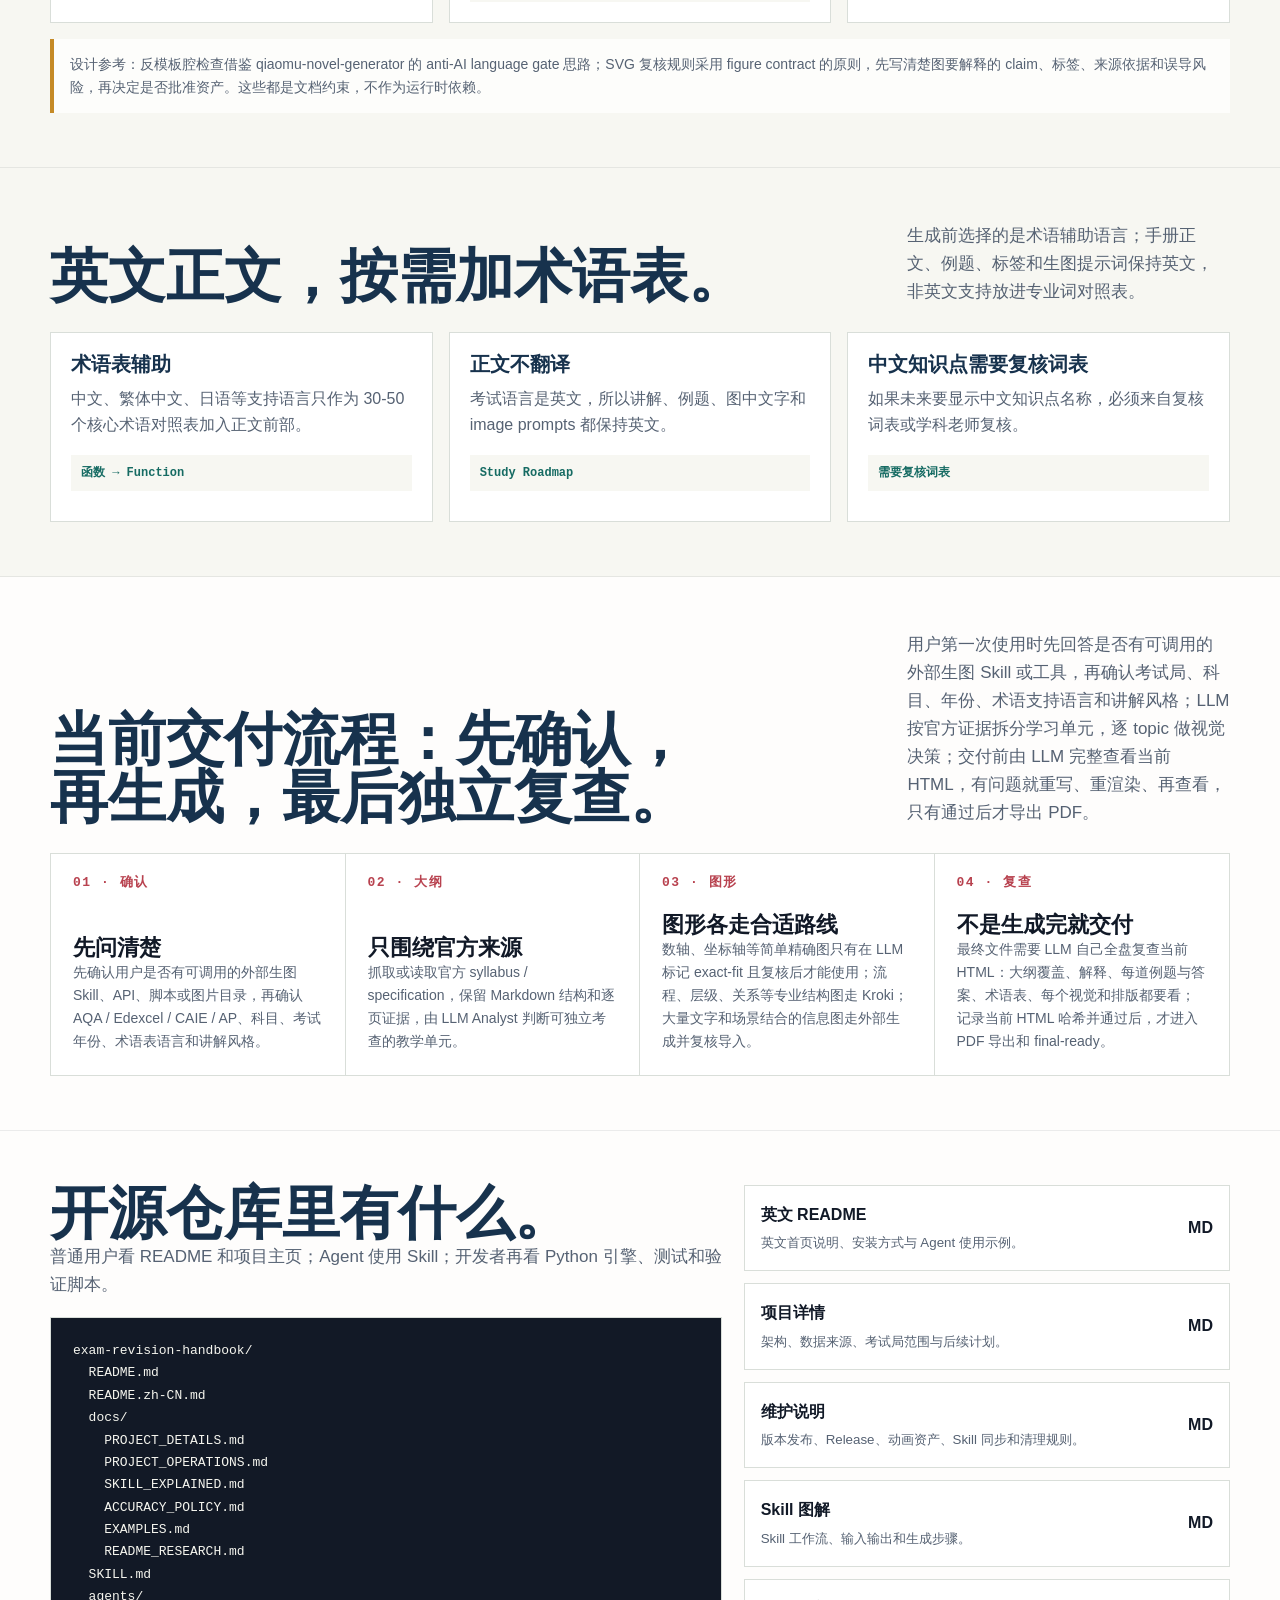
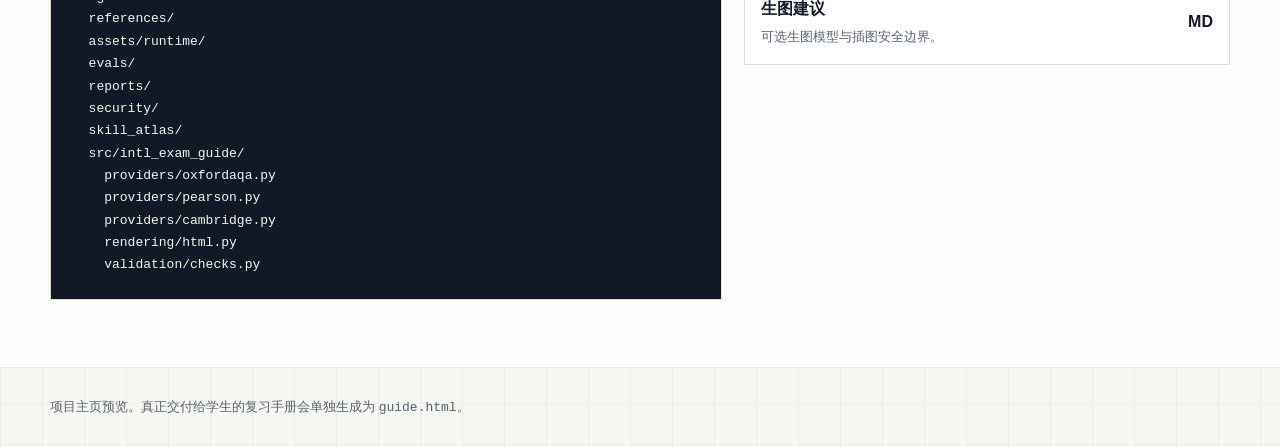
==== commit a9d4ff22: "chore(release): v0.9.0 - publish the post-v0.8.0-tag tree - the v0.8.0 tag was cut before the doctor" ====
--- a/docs/index.html
+++ b/docs/index.html
@@ -32,7 +32,7 @@
     "license": "https://opensource.org/license/mit",
     "programmingLanguage": "Python",
     "runtimePlatform": "Agent Skills compatible hosts",
-    "version": "0.8.0",
+    "version": "0.9.0",
     "dateModified": "2026-08-17",
     "keywords": "GCSE, IGCSE, A-Level, AP, AQA, Edexcel, CAIE, College Board, revision guide, Agent Skill"
   }
@@ -818,11 +818,11 @@
     <section class="hero">
       <div class="shell hero-grid">
         <div>
-          <div class="kicker">四个官方来源体系 · v0.8.0</div>
+          <div class="kicker">四个官方来源体系 · v0.9.0</div>
           <h1>Exam Revision Handbook</h1>
           <p class="lead">支持自动获取 AQA、Edexcel 的英国本土 GCSE、国际 IGCSE 与 A-Level 大纲，CAIE 的 Cambridge International IGCSE 与 A-Level 大纲，以及 College Board AP CED。把 Skill 链接交给你的 Agent，先完成外部生图能力预检，再确认来源体系、科目、语言和讲解风格；LLM 完成全量 HTML 审查后，才会导出可打印 PDF。其他体系不能自动获取，手动导入也可能出现未知兼容错误。</p>
           <div class="action-row">
-            <a class="button" href="https://github.com/mianbaofang/exam-revision-handbook/releases/download/v0.8.0/exam-revision-handbook-v0.8.0.zip">下载 Skill</a>
+            <a class="button" href="https://github.com/mianbaofang/exam-revision-handbook/releases/download/v0.9.0/exam-revision-handbook-v0.9.0.zip">下载 Skill</a>
             <a class="button secondary" href="index-en.html">English</a>
             <a class="button secondary" href="PROJECT_DETAILS.md">查看项目详情</a>
             <a class="button secondary" href="project-intro-animation.html">播放介绍动画</a>
